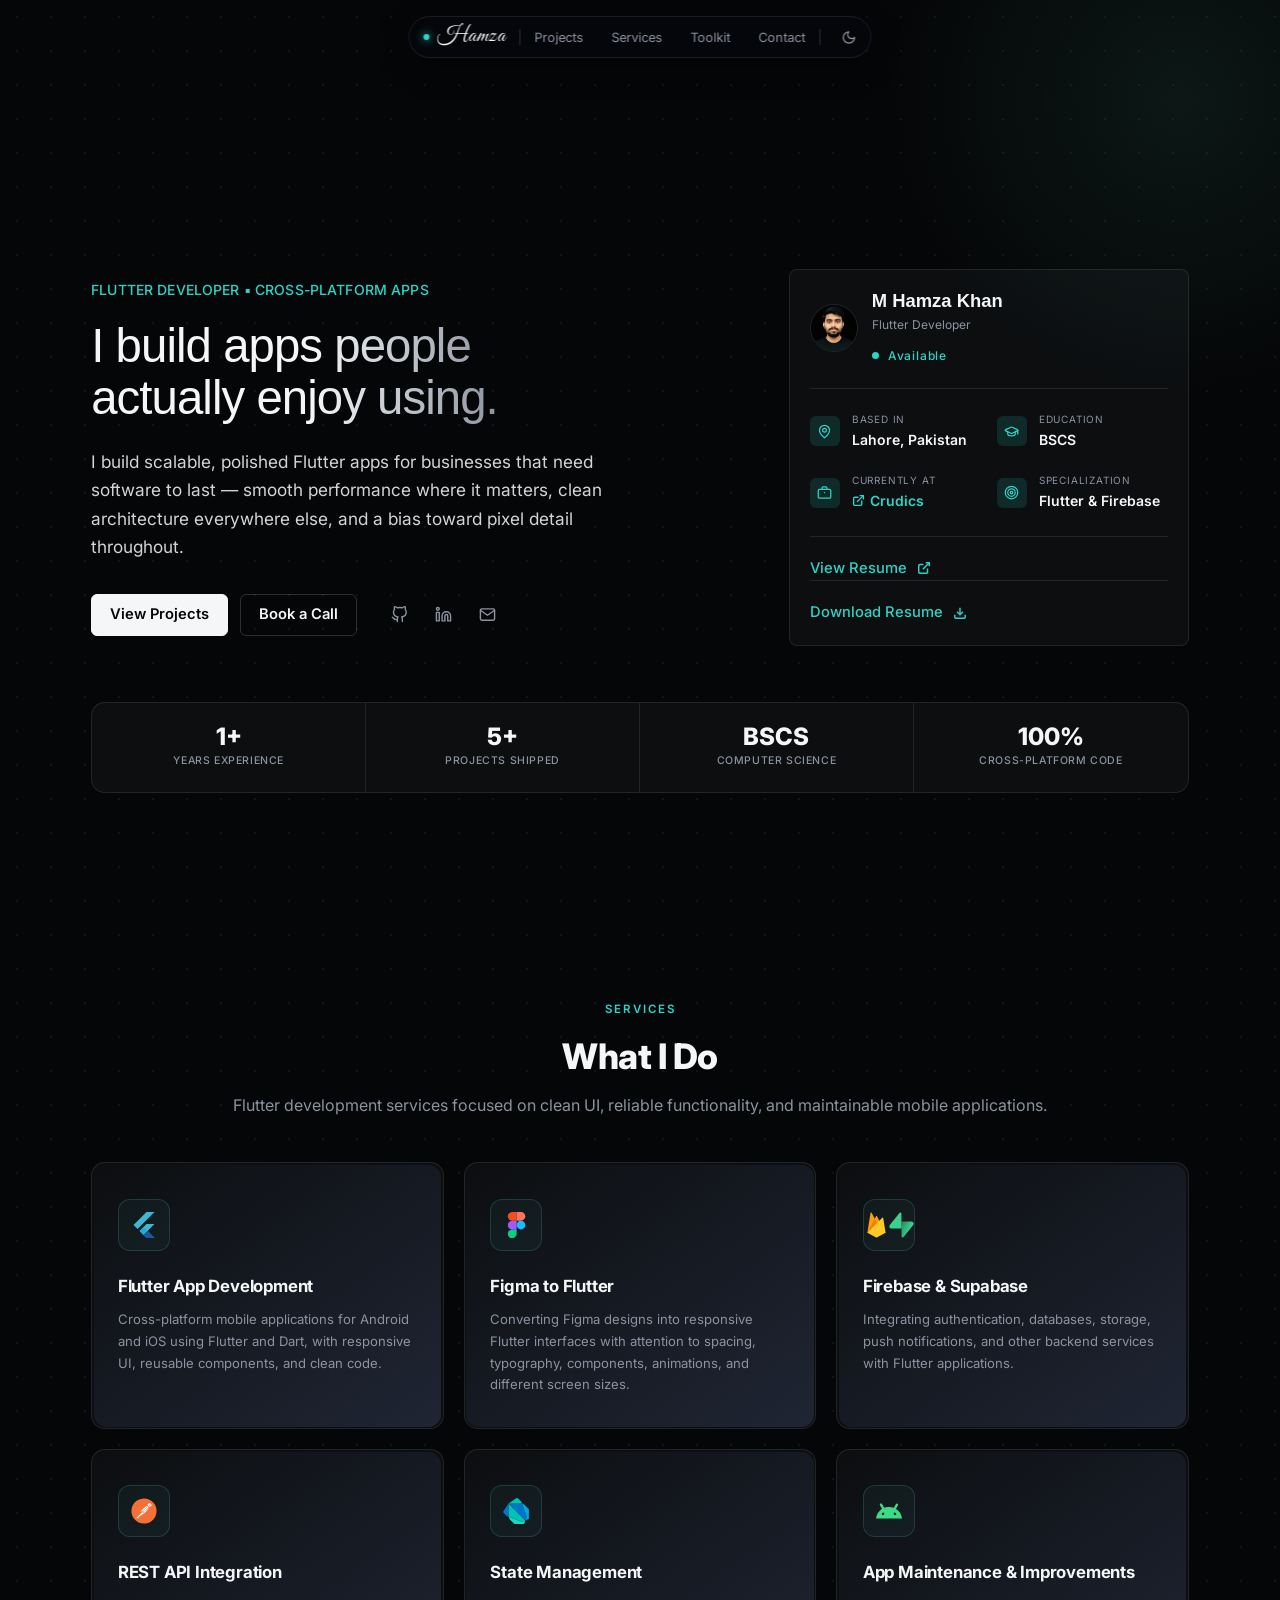
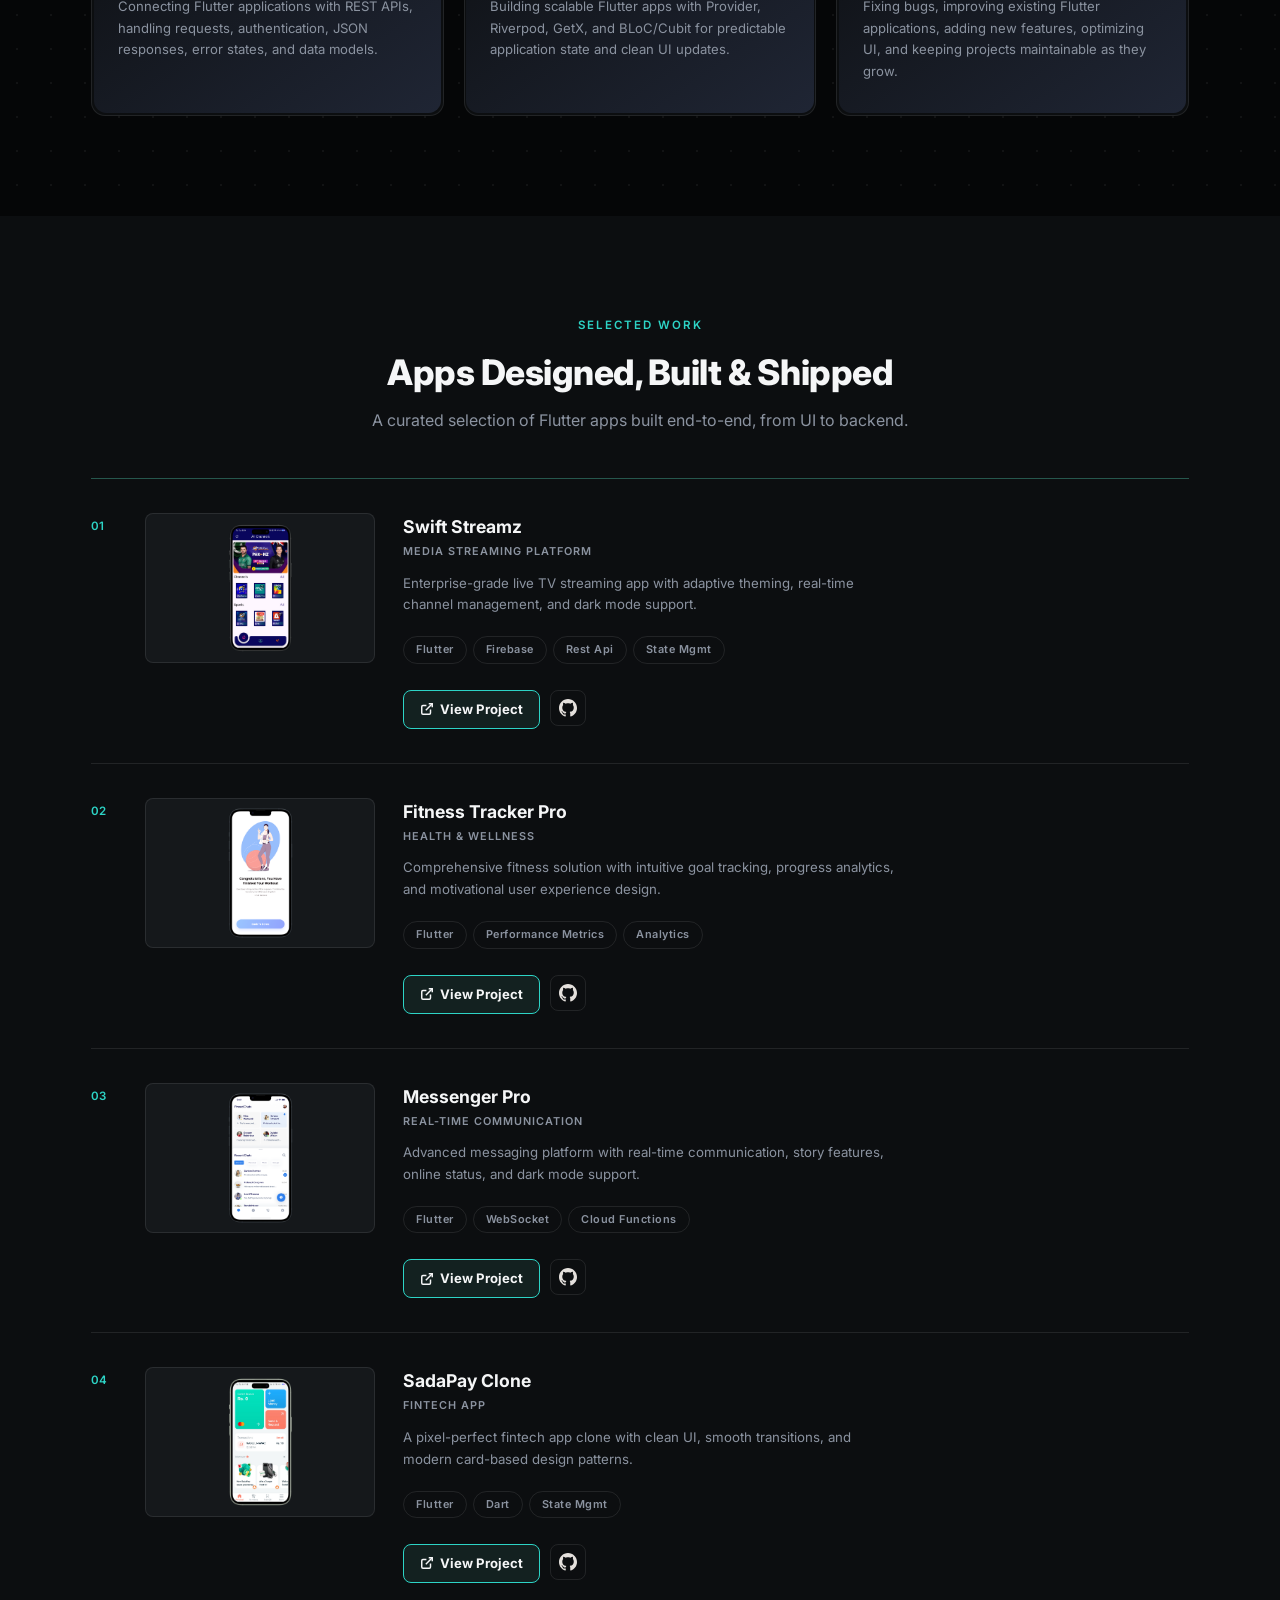
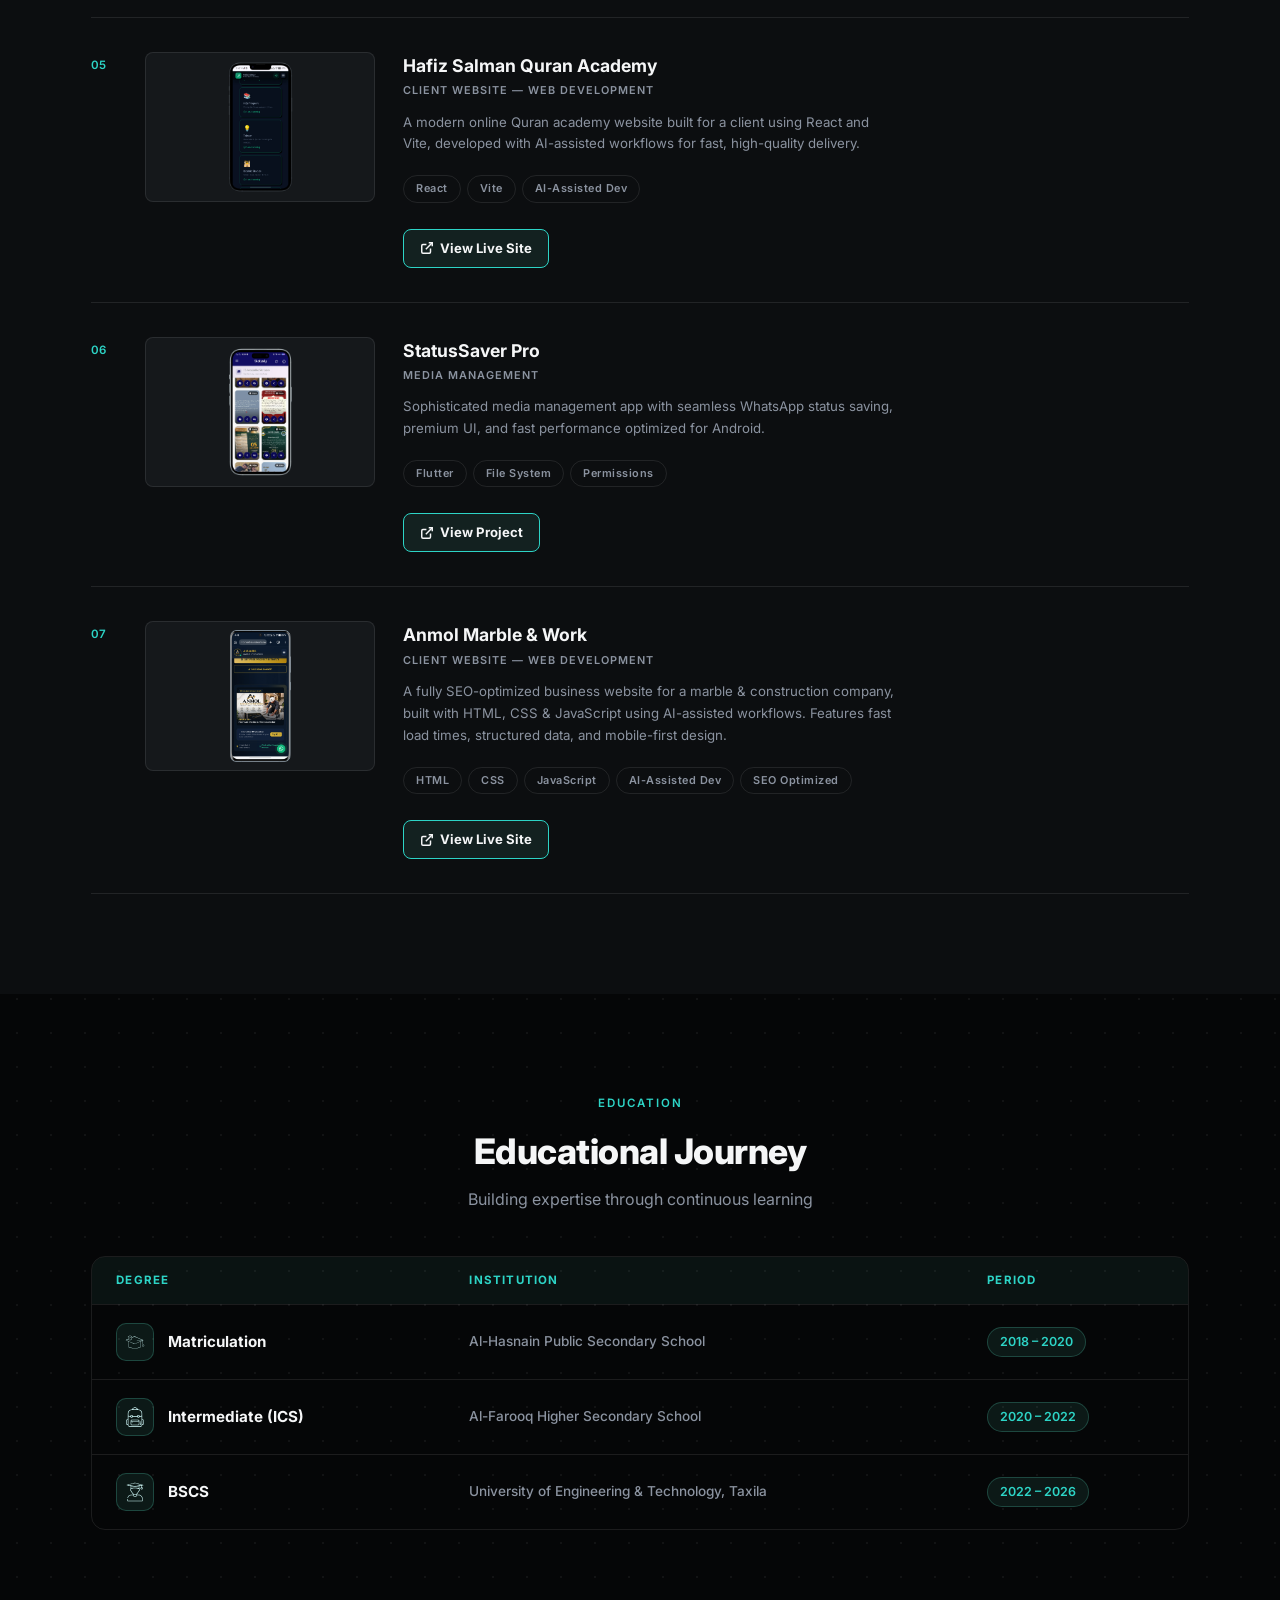
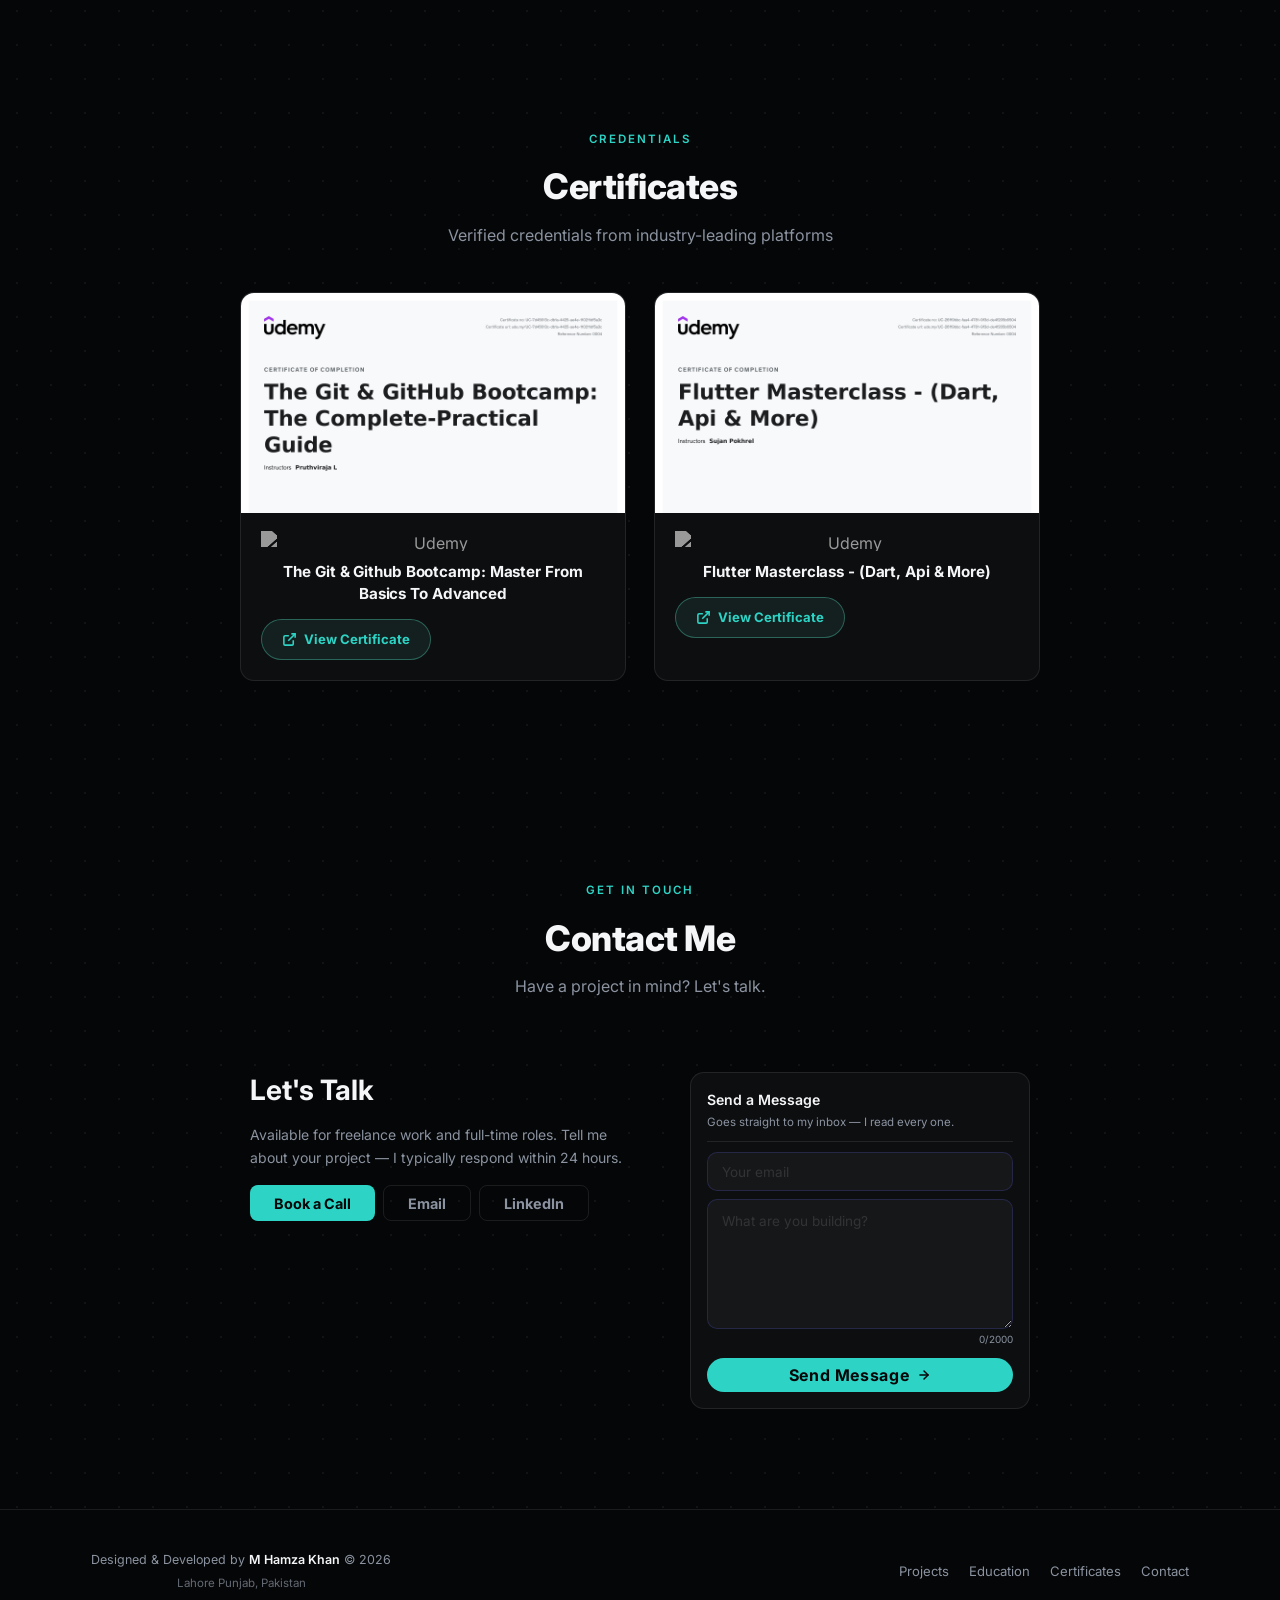
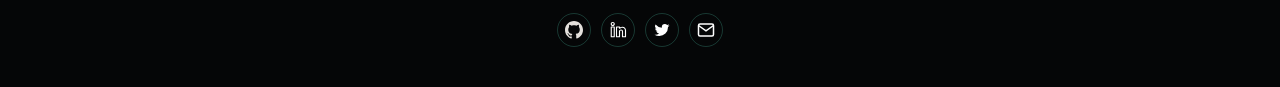
==== index.html @ 6f92d074 "Refactor portfolio: redesign theme-v2, optimize light mode colors, modularize JS, update assets and " ====
<!doctype html>
<html lang="en">
  <head>
    <meta charset="UTF-8" />
    <meta name="viewport" content="width=device-width, initial-scale=1.0" />
    <meta name="theme-color" content="#050607" />
    <title>
      Muhammad Ameer Hamza | Flutter Developer & AI-Assisted Web Developer
    </title>

    <!-- Primary SEO -->
    <meta
      name="description"
      content="Muhammad Ameer Hamza — Flutter Developer & AI-Assisted Web Developer based in Lahore, Pakistan. Building cross-platform mobile apps (Flutter, Dart, Firebase) and modern client websites with great SEO and fast delivery."
    />
    <meta
      name="keywords"
      content="Flutter Developer, Flutter App Developer, Mobile App Developer, Dart Developer, Firebase Developer, Cross Platform App Developer, Flutter Portfolio, Android App Developer, iOS App Developer, AI Assisted Web Developer, HTML CSS JavaScript Website, SEO Optimized Website, Muhammad Ameer Hamza, M Hamza Khan, Lahore Pakistan"
    />
    <meta name="author" content="Muhammad Ameer Hamza" />
    <meta name="robots" content="index, follow" />

    <!-- Open Graph -->
    <meta property="og:type" content="website" />
    <meta property="og:url" content="https://engrhamzadev.netlify.app/" />
    <meta
      property="og:title"
      content="Muhammad Ameer Hamza | Flutter Developer & AI-Assisted Web Developer"
    />
    <meta
      property="og:description"
      content="Flutter Developer & AI-Assisted Web Developer. Cross-platform apps, Firebase, REST APIs, and modern client websites with great SEO."
    />
    <meta
      property="og:image"
      content="https://engrhamzadev.netlify.app/assets/avatar.png"
    />

    <!-- Twitter Card -->
    <meta name="twitter:card" content="summary_large_image" />
    <meta
      name="twitter:title"
      content="Muhammad Ameer Hamza | Flutter Developer"
    />
    <meta
      name="twitter:description"
      content="Flutter Developer & AI-Assisted Web Developer based in Lahore, Pakistan."
    />
    <meta
      name="twitter:image"
      content="https://engrhamzadev.netlify.app/assets/avatar.png"
    />

    <!-- Canonical -->
    <link rel="canonical" href="https://engrhamzadev.netlify.app/" />
    <link
      rel="sitemap"
      type="application/xml"
      title="Sitemap"
      href="/sitemap.xml"
    />

    <link rel="preconnect" href="https://fonts.googleapis.com" />
    <link rel="preconnect" href="https://fonts.gstatic.com" crossorigin />
    <link
      href="https://fonts.googleapis.com/css2?family=Inter:wght@400;500;600;700;800;900&family=Great+Vibes&display=swap"
      rel="stylesheet"
    />
    <link rel="stylesheet" href="css/base.css" />
    <link rel="stylesheet" href="css/components.css" />
    <link rel="stylesheet" href="css/sections.css" />
    <link rel="stylesheet" href="css/animations.css" />
    <link rel="stylesheet" href="css/theme-v2.css" />
    <link rel="preload" as="image" href="assets/avatar.png" />
    <link rel="icon" href="favicon.ico" />
    <script src="js/theme.js"></script>

    <!-- JSON-LD Structured Data -->
    <script type="application/ld+json">
      {
        "@context": "https://schema.org",
        "@type": "Person",
        "name": "Muhammad Ameer Hamza",
        "url": "https://engrhamzadev.netlify.app/",
        "image": "https://engrhamzadev.netlify.app/assets/avatar.png",
        "jobTitle": "Flutter Developer & AI-Assisted Web Developer",
        "worksFor": { "@type": "Organization", "name": "Freelance" },
        "address": {
          "@type": "PostalAddress",
          "addressLocality": "Lahore",
          "addressCountry": "PK"
        },
        "sameAs": [
          "https://github.com/hk994512",
          "https://www.linkedin.com/in/muhammad-ameer-hamza-a41858250",
          "https://x.com/HamzKhan173520"
        ],
        "knowsAbout": [
          "Flutter",
          "Dart",
          "Firebase",
          "HTML",
          "CSS",
          "JavaScript",
          "REST API",
          "Mobile App Development",
          "AI-Assisted Development",
          "SEO"
        ]
      }
    </script>
  </head>

  <body>
   
    <!-- NAVBAR -->
    <nav id="navbar">
      <div class="container nav-inner">
        <!-- Logo: dot + name + blinking cursor -->
        <a href="#" class="nav-logo">
          <span class="nav-logo-dot"></span>
          <span class="nav-logo-text"
            ><span class="nav-name-full">Hamza</span
            ><span class="nav-name-short">Hamza</span
            ><span class="nav-cursor" aria-hidden="true"></span
          ></span>
        </a>

        <span class="nav-divider nav-divider-start"></span>

        <!-- Navigation -->
        <ul class="nav-links">
          <li><a href="#works">Projects</a></li>
          <li><a href="#services">Services</a></li>
          <li><a href="toolkit.html">Toolkit</a></li>
          <li><a href="#contact">Contact</a></li>
        </ul>

        <span class="nav-divider"></span>

        <!-- Theme toggle -->
        <button
          type="button"
          id="themeToggle"
          class="theme-toggle"
          aria-label="Toggle light / dark theme"
        >
          <svg
            class="icon-moon"
            viewBox="0 0 24 24"
            fill="none"
            stroke="currentColor"
            stroke-width="2"
            stroke-linecap="round"
            stroke-linejoin="round"
            aria-hidden="true"
          >
            <path d="M12 3a6 6 0 0 0 9 9 9 9 0 1 1-9-9Z" />
          </svg>
          <svg
            class="icon-sun"
            viewBox="0 0 24 24"
            fill="none"
            stroke="currentColor"
            stroke-width="2"
            stroke-linecap="round"
            stroke-linejoin="round"
            aria-hidden="true"
          >
            <circle cx="12" cy="12" r="4" />
            <path
              d="M12 2v2M12 20v2M4.93 4.93l1.41 1.41M17.66 17.66l1.41 1.41M2 12h2M20 12h2M4.93 19.07l1.41-1.41M17.66 6.34l1.41-1.41"
            />
          </svg>
        </button>
      </div>
    </nav>

    <!-- HERO -->
    <section id="hero">
      <div class="container">
        <div class="hero-inner">
          <div class="hero-text fade-up">
            <p class="hero-eyebrow">Flutter Developer ▪ Cross-Platform Apps</p>
            <h1 class="hero-name">
              I build apps people<br />actually enjoy using.
            </h1>
            <p class="hero-tagline">
              I build scalable, polished Flutter apps for businesses that need
              software to last — smooth performance where it matters, clean
              architecture everywhere else, and a bias toward pixel detail
              throughout.
            </p>

            <!-- Buttons + social icons on one row -->
            <div class="hero-btns">
              <a href="#works" class="btn btn-primary">View Projects</a>
              <a
                href="https://calendly.com/hamzakhan00561"
                target="_blank"
                rel="noopener"
                class="btn btn-outline"
                >Book a Call</a
              >

              <div class="hero-socials">
                <a
                  href="https://github.com/hk994512"
                  target="_blank"
                  rel="noopener"
                  aria-label="GitHub"
                >
                  <svg
                    viewBox="0 0 24 24"
                    fill="none"
                    stroke="currentColor"
                    stroke-width="2"
                    stroke-linecap="round"
                    stroke-linejoin="round"
                    aria-hidden="true"
                  >
                    <path
                      d="M9 19c-5 1.5-5-2.5-7-3m14 6v-3.87a3.37 3.37 0 0 0-.94-2.61c3.14-.35 6.44-1.54 6.44-7A5.44 5.44 0 0 0 20 4.77 5.07 5.07 0 0 0 19.91 1S18.73.65 16 2.48a13.38 13.38 0 0 0-7 0C6.27.65 5.09 1 5.09 1A5.07 5.07 0 0 0 5 4.77a5.44 5.44 0 0 0-1.5 3.78c0 5.42 3.3 6.61 6.44 7A3.37 3.37 0 0 0 9 18.13V22"
                    />
                  </svg>
                </a>
                <a
                  href="https://www.linkedin.com/in/muhammad-ameer-hamza-a41858250"
                  target="_blank"
                  rel="noopener"
                  aria-label="LinkedIn"
                >
                  <svg
                    viewBox="0 0 24 24"
                    fill="none"
                    stroke="currentColor"
                    stroke-width="2"
                    stroke-linecap="round"
                    stroke-linejoin="round"
                    aria-hidden="true"
                  >
                    <path
                      d="M16 8a6 6 0 0 1 6 6v7h-4v-7a2 2 0 0 0-2-2 2 2 0 0 0-2 2v7h-4v-7a6 6 0 0 1 6-6z"
                    />
                    <rect x="2" y="9" width="4" height="12" />
                    <circle cx="4" cy="4" r="2" />
                  </svg>
                </a>
                <a href="mailto:hamzakhan00561@gmail.com" aria-label="Email">
                  <svg
                    viewBox="0 0 24 24"
                    fill="none"
                    stroke="currentColor"
                    stroke-width="2"
                    stroke-linecap="round"
                    stroke-linejoin="round"
                    aria-hidden="true"
                  >
                    <path
                      d="M4 4h16c1.1 0 2 .9 2 2v12c0 1.1-.9 2-2 2H4c-1.1 0-2-.9-2-2V6c0-1.1.9-2 2-2z"
                    />
                    <polyline points="22,6 12,13 2,6" />
                  </svg>
                </a>
              </div>
            </div>
          </div>

          <!-- PROFILE INFO CARD -->
          <div class="hero-card fade-up" style="transition-delay: 0.15s">
            <div class="hero-card-top">
              <img
                class="hero-card-avatar"
                src="assets/avatar.png"
                alt="Muhammad Ameer Hamza"
                width="48"
                height="48"
                decoding="async"
              />
              <div>
                <p class="hero-card-name">M Hamza Khan</p>
                <p class="hero-card-role">Flutter Developer</p>
                <span class="available-badge">
                  <span class="pulse-dot-wrapper">
                    <span class="pulse-dot"></span>
                    <span class="pulse-ring"></span>
                  </span>
                  Available
                </span>
              </div>
            </div>

            <div class="hero-card-grid">
              <div class="hero-card-item">
                <span class="hero-card-icon">
                  <svg
                    viewBox="0 0 24 24"
                    fill="none"
                    stroke="currentColor"
                    stroke-width="2"
                    stroke-linecap="round"
                    stroke-linejoin="round"
                    aria-hidden="true"
                  >
                    <path d="M20 10c0 6-8 12-8 12s-8-6-8-12a8 8 0 0 1 16 0Z" />
                    <circle cx="12" cy="10" r="3" />
                  </svg>
                </span>
                <div>
                  <p class="hero-card-label">Based in</p>
                  <p class="hero-card-value">Lahore, Pakistan</p>
                </div>
              </div>
              <div class="hero-card-item">
                <span class="hero-card-icon">
                  <svg
                    viewBox="0 0 24 24"
                    fill="none"
                    stroke="currentColor"
                    stroke-width="2"
                    stroke-linecap="round"
                    stroke-linejoin="round"
                    aria-hidden="true"
                  >
                    <path
                      d="M21.42 10.922a1 1 0 0 0-.019-1.838L12.83 5.18a2 2 0 0 0-1.66 0L2.6 9.08a1 1 0 0 0 0 1.832l8.57 3.908a2 2 0 0 0 1.66 0z"
                    />
                    <path d="M22 10v6" />
                    <path d="M6 12.5V16a6 3 0 0 0 12 0v-3.5" />
                  </svg>
                </span>
                <div>
                  <p class="hero-card-label">Education</p>
                  <p class="hero-card-value">BSCS</p>
                </div>
              </div>
              <div class="hero-card-item">
                <span class="hero-card-icon">
                  <svg
                    viewBox="0 0 24 24"
                    fill="none"
                    stroke="currentColor"
                    stroke-width="2"
                    stroke-linecap="round"
                    stroke-linejoin="round"
                    aria-hidden="true"
                  >
                    <rect x="2" y="7" width="20" height="14" rx="2" ry="2" />
                    <path d="M16 7V5a2 2 0 0 0-2-2h-4a2 2 0 0 0-2 2v2" />
                    <line x1="12" y1="12" x2="12" y2="12" />
                    <path d="M12 12h.01" />
                  </svg>
                </span>
                <div>
                  <p class="hero-card-label">Currently at</p>
                  <p class="hero-card-value">
                    <a
                      href="https://crudics.com/"
                      target="_blank"
                      rel="noopener"
                      class="hero-card-company-link"
                    >
                      <svg
                        width="13"
                        height="13"
                        viewBox="0 0 24 24"
                        fill="none"
                        stroke="currentColor"
                        stroke-width="2.5"
                        stroke-linecap="round"
                        stroke-linejoin="round"
                        aria-hidden="true"
                      >
                        <path
                          d="M18 13v6a2 2 0 0 1-2 2H5a2 2 0 0 1-2-2V8a2 2 0 0 1 2-2h6"
                        />
                        <polyline points="15 3 21 3 21 9" />
                        <line x1="10" y1="14" x2="21" y2="3" />
                      </svg>
                      Crudics
                    </a>
                  </p>
                </div>
              </div>
              <div class="hero-card-item">
                <span class="hero-card-icon">
                  <svg
                    viewBox="0 0 24 24"
                    fill="none"
                    stroke="currentColor"
                    stroke-width="2"
                    stroke-linecap="round"
                    stroke-linejoin="round"
                    aria-hidden="true"
                  >
                    <circle cx="12" cy="12" r="10" />
                    <circle cx="12" cy="12" r="6" />
                    <circle cx="12" cy="12" r="2" />
                  </svg>
                </span>
                <div>
                  <p class="hero-card-label">Specialization</p>
                  <p class="hero-card-value">Flutter &amp; Firebase</p>
                </div>
              </div>
            </div>

            <!-- Resume: View (opens in browser tab) + Download (secondary icon) -->
            <div class="hero-card-resume-row">
              <a
                href="assets/resume/Muhammad_Ameer_Hamza_Resume.pdf"
                target="_blank"
                rel="noopener"
                class="hero-card-resume"
              >
                View Resume
                <svg
                  width="14"
                  height="14"
                  fill="none"
                  stroke="currentColor"
                  stroke-width="2.5"
                  viewBox="0 0 24 24"
                  aria-hidden="true"
                >
                  <path
                    d="M18 13v6a2 2 0 0 1-2 2H5a2 2 0 0 1-2-2V8a2 2 0 0 1 2-2h6"
                  />
                  <polyline points="15 3 21 3 21 9" />
                  <line x1="10" y1="14" x2="21" y2="3" />
                </svg>
              </a>
              <a
                href="assets/resume/Muhammad_Ameer_Hamza_Resume.pdf"
                download
                class="hero-card-resume hero-card-resume-secondary"
                aria-label="Download Resume"
              >
                Download Resume
                <svg
                  width="14"
                  height="14"
                  fill="none"
                  stroke="currentColor"
                  stroke-width="2.5"
                  viewBox="0 0 24 24"
                  aria-hidden="true"
                >
                  <path d="M21 15v4a2 2 0 0 1-2 2H5a2 2 0 0 1-2-2v-4" />
                  <polyline points="7 10 12 15 17 10" />
                  <line x1="12" y1="15" x2="12" y2="3" />
                </svg>
              </a>
            </div>
          </div>
        </div>

        <div class="stats-strip fade-up" style="transition-delay: 0.2s">
          <div class="stat-item">
            <span class="stat-number">1+</span
            ><span class="stat-label">Years Experience</span>
          </div>
          <div class="stat-item">
            <span class="stat-number">5+</span
            ><span class="stat-label">Projects Shipped</span>
          </div>
          <div class="stat-item">
            <span class="stat-number">BSCS</span
            ><span class="stat-label">Computer Science</span>
          </div>
          <div class="stat-item">
            <span class="stat-number">100%</span
            ><span class="stat-label">Cross-Platform Code</span>
          </div>
        </div>
      </div>
    </section>

    <!-- SERVICES -->
    <section id="services" class="section">
      <div class="container">
        <p class="eyebrow fade-up">SERVICES</p>
        <p class="section-label fade-up">What I Do</p>
        <p class="section-sub fade-up">
          Flutter development services focused on clean UI, reliable
          functionality, and maintainable mobile applications.
        </p>
        <div class="services-grid">
          <div class="service-card fade-up">
            <div class="service-icon-wrap">
              <svg
                class="service-icon"
                aria-hidden="true"
                focusable="false"
                xmlns="http://www.w3.org/2000/svg"
                viewBox="0 0 128 128"
              >
                <g fill="#3FB6D3">
                  <path
                    d="M12.3 64.2L76.3 0h39.4L32.1 83.6zM76.3 128h39.4L81.6 93.9l34.1-34.8H76.3L42.2 93.5z"
                  />
                </g>
                <path
                  fill="#27AACD"
                  d="M81.6 93.9l-20-20-19.4 19.6 19.4 19.6z"
                />
                <path
                  fill="#19599A"
                  d="M115.7 128L81.6 93.9l-20 19.2L76.3 128z"
                />
                <linearGradient
                  id="flutter-original-a"
                  gradientUnits="userSpaceOnUse"
                  x1="59.365"
                  y1="116.36"
                  x2="86.825"
                  y2="99.399"
                >
                  <stop offset="0" stop-color="#1b4e94" />
                  <stop offset=".63" stop-color="#1a5497" />
                  <stop offset="1" stop-color="#195a9b" />
                </linearGradient>
                <path
                  fill="url(#flutter-original-a)"
                  d="M61.6 113.1l30.8-8.4-10.8-10.8z"
                />
              </svg>
            </div>
            <p class="service-title">Flutter App Development</p>
            <p class="service-desc">
              Cross-platform mobile applications for Android and iOS using
              Flutter and Dart, with responsive UI, reusable components, and
              clean code.
            </p>
          </div>

          <div class="service-card fade-up" style="transition-delay: 0.05s">
            <div class="service-icon-wrap">
              <svg
                class="service-icon"
                aria-hidden="true"
                focusable="false"
                xmlns="http://www.w3.org/2000/svg"
                viewBox="0 0 128 128"
              >
                <path
                  fill="#0acf83"
                  d="M45.5 129c11.9 0 21.5-9.6 21.5-21.5V86H45.5C33.6 86 24 95.6 24 107.5S33.6 129 45.5 129zm0 0"
                />
                <path
                  fill="#a259ff"
                  d="M24 64.5C24 52.6 33.6 43 45.5 43H67v43H45.5C33.6 86 24 76.4 24 64.5zm0 0"
                />
                <path
                  fill="#f24e1e"
                  d="M24 21.5C24 9.6 33.6 0 45.5 0H67v43H45.5C33.6 43 24 33.4 24 21.5zm0 0"
                />
                <path
                  fill="#ff7262"
                  d="M67 0h21.5C100.4 0 110 9.6 110 21.5S100.4 43 88.5 43H67zm0 0"
                />
                <path
                  fill="#1abcfe"
                  d="M110 64.5c0 11.9-9.6 21.5-21.5 21.5S67 76.4 67 64.5 76.6 43 88.5 43 110 52.6 110 64.5zm0 0"
                />
              </svg>
            </div>
            <p class="service-title">Figma to Flutter</p>
            <p class="service-desc">
              Converting Figma designs into responsive Flutter interfaces with
              attention to spacing, typography, components, animations, and
              different screen sizes.
            </p>
          </div>

          <div class="service-card fade-up" style="transition-delay: 0.1s">
            <div class="service-icon-wrap duo">
              <svg
                class="service-icon"
                aria-hidden="true"
                focusable="false"
                xmlns="http://www.w3.org/2000/svg"
                viewBox="0 0 128 128"
              >
                <path
                  fill="#ffa000"
                  d="M17.474 103.276 33.229 2.462a2.91 2.91 0 0 1 5.44-.924l16.294 30.39 6.494-12.366a2.91 2.91 0 0 1 5.15 0l43.97 83.714H17.474Z"
                />
                <path
                  fill="#f57c00"
                  d="M71.903 64.005 54.955 31.913l-37.481 71.363Z"
                />
                <path
                  fill="#ffca28"
                  d="M110.577 103.276 98.51 28.604a2.913 2.913 0 0 0-1.984-2.286 2.906 2.906 0 0 0-2.94.714l-76.112 76.243 42.115 23.618a8.728 8.728 0 0 0 8.51 0l42.478-23.618Z"
                />
                <path
                  fill="#fff"
                  fill-opacity=".2"
                  d="M98.51 28.604a2.913 2.913 0 0 0-1.984-2.286 2.906 2.906 0 0 0-2.94.713L78.479 42.178 66.6 19.562a2.91 2.91 0 0 0-5.15 0l-6.494 12.365L38.662 1.538A2.91 2.91 0 0 0 35.605.044a2.907 2.907 0 0 0-2.384 2.425L17.474 103.276h-.051l.05.058.415.204 75.676-75.764a2.91 2.91 0 0 1 4.932 1.571l11.965 74.003.116-.073L98.51 28.603Zm-80.898 74.534L33.228 3.182A2.91 2.91 0 0 1 35.613.756a2.911 2.911 0 0 1 3.057 1.495l16.292 30.39 6.495-12.366a2.91 2.91 0 0 1 5.15 0L78.245 42.41 17.61 103.138Z"
                />
                <path
                  fill="#a52714"
                  d="M68.099 126.18a8.728 8.728 0 0 1-8.51 0l-42.015-23.55-.102.647 42.115 23.61a8.728 8.728 0 0 0 8.51 0l42.48-23.61-.11-.67-42.37 23.575z"
                  opacity=".2"
                />
              </svg>
              <svg
                class="service-icon"
                aria-hidden="true"
                focusable="false"
                xmlns="http://www.w3.org/2000/svg"
                viewBox="0 0 128 128"
              >
                <defs>
                  <linearGradient
                    id="sb-a"
                    x1="53.974"
                    x2="94.163"
                    y1="54.974"
                    y2="71.829"
                    gradientTransform="translate(29.387 60.096) scale(1.1436)"
                    gradientUnits="userSpaceOnUse"
                  >
                    <stop offset="0" stop-color="#249361" />
                    <stop offset="1" stop-color="#3ecf8e" />
                  </linearGradient>
                  <linearGradient
                    id="sb-b"
                    x1="36.156"
                    x2="54.484"
                    y1="30.578"
                    y2="65.081"
                    gradientTransform="translate(29.387 60.096) scale(1.1436)"
                    gradientUnits="userSpaceOnUse"
                  >
                    <stop offset="0" />
                    <stop offset="1" stop-opacity="0" />
                  </linearGradient>
                </defs>
                <path
                  fill="url(#sb-a)"
                  d="M102.24 186.21c-3.267 4.117-9.904 1.862-9.977-3.397l-1.156-76.906h51.715c9.365 0 14.587 10.817 8.763 18.149z"
                  transform="translate(-27.722 -60.338)"
                />
                <path
                  fill="url(#sb-b)"
                  fill-opacity=".2"
                  d="M102.24 186.21c-3.267 4.117-9.904 1.862-9.977-3.397l-1.156-76.906h51.715c9.365 0 14.587 10.817 8.763 18.149z"
                  transform="translate(-27.722 -60.338)"
                />
                <path
                  fill="#3ecf8e"
                  d="M53.484 2.128c3.267-4.117 9.905-1.862 9.977 3.396l.508 76.907H12.902c-9.365 0-14.587-10.817-8.764-18.149z"
                />
              </svg>
            </div>
            <p class="service-title">Firebase &amp; Supabase</p>
            <p class="service-desc">
              Integrating authentication, databases, storage, push
              notifications, and other backend services with Flutter
              applications.
            </p>
          </div>

          <div class="service-card fade-up" style="transition-delay: 0.15s">
            <div class="service-icon-wrap">
              <svg
                class="service-icon"
                aria-hidden="true"
                focusable="false"
                viewBox="0 0 128 128"
                xmlns="http://www.w3.org/2000/svg"
              >
                <path
                  fill="#f37036"
                  d="M113.117 26.066C92.168-1.062 53.191-6.07 26.062 14.883c-27.125 20.953-32.128 59.93-11.175 87.055 20.957 27.124 59.937 32.124 87.058 11.167 27.114-20.953 32.118-59.918 11.172-87.039Zm0 0"
                />
                <path
                  fill="#fff"
                  d="M91.078 24.164a10.038 10.038 0 0 0-5.781 2.426 10.028 10.028 0 0 0-1.54 13.465 10.028 10.028 0 0 0 13.276 2.715h.002v.001l.156.155a10.63 10.63 0 0 0 1.965-1.45A10.341 10.341 0 0 0 99 27.107v-.002l-8.844 8.789-.156-.155 8.844-8.793a10.038 10.038 0 0 0-7.766-2.78zM79.434 38.551c-4.24-.007-11.163 4.799-28.067 21.703l.084.086c-.092-.032-.185-.035-.185-.035l-6.364 6.308a1.035 1.035 0 0 0 .93 1.762l10.914-2.328a.307.307 0 0 0 .092-.17l.242.25-3.72 3.69h-.18l-22.086 22.26 7.086 6.824a1.254 1.254 0 0 0 1.476.149 1.327 1.327 0 0 0 .645-1.356l-1.035-4.5a.534.534 0 0 1 0-.62 117.285 117.285 0 0 0 26.738-17.583l-4.535-4.537.086-.014-2.69-2.689.172-.174.182.186-.094.091 7.137 7.293v-.003c13.68-12.954 23.39-23.367 20.865-30.375a3.83 3.83 0 0 0-1.107-2.208v.004a3.778 3.778 0 0 0-.483-.306c-.083-.088-.156-.178-.244-.264l-.066.066a3.778 3.778 0 0 0-.582-.29l.289-.292c-1.796-1.6-3.28-2.924-5.5-2.93zM30.94 92.21l-5.171 5.172v.004a1.03 1.03 0 0 0-.457 1.125 1.035 1.035 0 0 0 .921.789l12.672.875-7.965-7.965z"
                />
                <path
                  fill="#f37036"
                  d="M91.95 23.31a11.047 11.047 0 0 0-7.759 3.17 10.988 10.988 0 0 0-2.39 11.641c-4.741-2.03-11.155 1.51-31.106 21.457a.932.932 0 0 0-.037.094 1.242 1.242 0 0 0-.119.062l-6.309 6.364a1.97 1.97 0 0 0-.363 2.324 2.012 2.012 0 0 0 1.707.984l.313-.203 8.424-1.797-4.03 4.067a.873.873 0 0 0-.054.166l-19.75 19.799a.798.798 0 0 0-.192.238l-5.086 5.09a1.967 1.967 0 0 0-.414 2.043 1.995 1.995 0 0 0 1.656 1.265l12.618.88a1.01 1.01 0 0 0 .52-.415.886.886 0 0 0 0-1.035l-.026-.025a2.243 2.243 0 0 0 .705-.58 2.237 2.237 0 0 0 .406-1.876l-.984-4.187a126.725 126.725 0 0 0 26.334-16.861 1.091 1.091 0 0 0 .248.103c.254-.019.492-.128.672-.308 13.55-12.83 21.515-21.622 21.515-28.602a8.03 8.03 0 0 0-.431-2.85 10.957 10.957 0 0 0 3.845.83l-.015.004a11.219 11.219 0 0 0 5.183-1.45.775.775 0 0 0 .004.001.835.835 0 0 0 .617-.055 9.398 9.398 0 0 0 2.07-1.652 10.873 10.873 0 0 0 3.258-7.758 10.873 10.873 0 0 0-3.257-7.758.93.93 0 0 0-.118-.091 11.045 11.045 0 0 0-7.656-3.078zm-.087 1.772a9.27 9.27 0 0 1 5.586 1.914l-8.068 8.117a.84.84 0 0 0-.076.098.83.83 0 0 0-.239.55.832.832 0 0 0 .313.65h.002l6.1 6.1a9.044 9.044 0 0 1-10.028-1.913c-2.586-2.6-3.336-6.504-1.953-9.891 1.383-3.39 4.68-5.605 8.363-5.625zm7.12 3.432a8.87 8.87 0 0 1 2.033 5.674 9.15 9.15 0 0 1-2.688 6.464 9.989 9.989 0 0 1-1.098.895L92.307 36.7l-.963-.963.265-.265 7.373-6.96zm-.366 4.193a.777.777 0 0 0-.55.031.731.731 0 0 0-.36.426.73.73 0 0 0 .05.559 2.226 2.226 0 0 1-.257 2.328.64.64 0 0 0-.195.488c.004.184.07.36.195.492a.58.58 0 0 0 .414 0 .68.68 0 0 0 .672-.207 3.573 3.573 0 0 0 .465-3.777v.004a.777.777 0 0 0-.434-.344zM79.34 39.43a5.584 5.584 0 0 1 3.31 1.226 4.756 4.756 0 0 0-2.681 1.34L57.162 64.701l-4.476-4.476c11.828-11.772 19.06-17.921 23.556-19.936a5.584 5.584 0 0 1 3.098-.86zm3.965 2.96a2.895 2.895 0 0 1 2.043.844 2.786 2.786 0 0 1 .879 2.121 2.869 2.869 0 0 1-.985 2.07l-24.25 21.106-2.617-2.617 22.887-22.68a2.895 2.895 0 0 1 2.043-.843zm2.994 6.698c-1.69 6.702-10.647 15.783-19.987 24.607l-3.777-3.773L86.3 49.088zM51.367 61.547l.274.27 3.513 3.513-9.63 2.06 5.843-5.843zm5.793 5.84.004.004 1.168 1.195a1.086 1.086 0 0 0 .018.084l.078.012.248.254.82.84-5.385.66 3.05-3.05zm3.867 4.076 3.578 3.576A126.992 126.992 0 0 1 38.75 91.695a1.44 1.44 0 0 0-.777 1.653l1.035 4.5a.31.31 0 0 1 0 .363.31.31 0 0 1-.414 0l-6.102-6.152L51.3 72.975l9.728-1.512zm-29.933 21.94.869.814 4.492 4.492-10.016-.648 4.655-4.659z"
                />
              </svg>
            </div>
            <p class="service-title">REST API Integration</p>
            <p class="service-desc">
              Connecting Flutter applications with REST APIs, handling requests,
              authentication, JSON responses, error states, and data models.
            </p>
          </div>

          <div class="service-card fade-up" style="transition-delay: 0.2s">
            <div class="service-icon-wrap">
              <svg
                class="service-icon"
                aria-hidden="true"
                focusable="false"
                xmlns="http://www.w3.org/2000/svg"
                viewBox="0 0 128 128"
              >
                <path
                  fill="#00c4b3"
                  d="M35.2 34.9l-8.3-8.3v59.7l.1 2.8c0 1.3.2 2.8.7 4.3l65.6 23.1 16.3-7.2-74.4-74.4z"
                />
                <path
                  d="M27.7 93.4zm81.9 15.9l-16.3 7.2-65.4-23.1c1.3 4.8 4 10.1 7 13.2l21.3 21.2 47.6.1 5.8-18.6z"
                  fill="#22d3c5"
                />
                <path
                  fill="#0075c9"
                  d="M1.7 65.1C-.4 67.3.7 72 4 75.5l14.7 14.8 9.2 3.3c-.3-1.5-.7-3-.7-4.3l-.1-2.8-.2-59.8m82.7 82.6l7.2-16.4-23-65.6c-1.5-.3-3-.6-4.3-.7l-2.9-.1-59.6.1"
                />
                <path
                  d="M93.6 27.3c.2 0 .2 0 0 0 .2 0 .2 0 0 0zm16 82l17.7-5.8V54.8l-20.4-20.5c-3-3-8.3-5.8-13.2-7l23.1 65.6"
                  fill="#00a8e1"
                />
                <path
                  fill="#00c4b3"
                  d="M90.5 18.2L75.7 3.5c-3.4-3.4-8-4.4-10.4-2.3L26.9 26.6h59.5l2.9.1c1.3 0 2.8.2 4.3.7l-3.1-9.2z"
                />
              </svg>
            </div>
            <p class="service-title">State Management</p>
            <p class="service-desc">
              Building scalable Flutter apps with Provider, Riverpod, GetX, and
              BLoC/Cubit for predictable application state and clean UI updates.
            </p>
          </div>

          <div class="service-card fade-up" style="transition-delay: 0.25s">
            <div class="service-icon-wrap">
              <svg
                class="service-icon"
                aria-hidden="true"
                focusable="false"
                viewBox="0 0 24 24"
                xmlns="http://www.w3.org/2000/svg"
              >
                <path
                  fill="#3DDC84"
                  d="M18.4395 5.5586c-.675 1.1664-1.352 2.3318-2.0274 3.498-.0366-.0155-.0742-.0286-.1113-.043-1.8249-.6957-3.484-.8-4.42-.787-1.8551.0185-3.3544.4643-4.2597.8203-.084-.1494-1.7526-3.021-2.0215-3.4864a1.1451 1.1451 0 0 0-.1406-.1914c-.3312-.364-.9054-.4859-1.379-.203-.475.282-.7136.9361-.3886 1.5019 1.9466 3.3696-.0966-.2158 1.9473 3.3593.0172.031-.4946.2642-1.3926 1.0177C2.8987 12.176.452 14.772 0 18.9902h24c-.119-1.1108-.3686-2.099-.7461-3.0683-.7438-1.9118-1.8435-3.2928-2.7402-4.1836a12.1048 12.1048 0 0 0-2.1309-1.6875c.6594-1.122 1.312-2.2559 1.9649-3.3848.2077-.3615.1886-.7956-.0079-1.1191a1.1001 1.1001 0 0 0-.8515-.5332c-.5225-.0536-.9392.3128-1.0488.5449zm-.0391 8.461c.3944.5926.324 1.3306-.1563 1.6503-.4799.3197-1.188.0985-1.582-.4941-.3944-.5927-.324-1.3307.1563-1.6504.4727-.315 1.1812-.1086 1.582.4941zM7.207 13.5273c.4803.3197.5506 1.0577.1563 1.6504-.394.5926-1.1038.8138-1.584.4941-.48-.3197-.5503-1.0577-.1563-1.6504.4008-.6021 1.1087-.8106 1.584-.4941z"
                />
              </svg>
            </div>
            <p class="service-title">App Maintenance &amp; Improvements</p>
            <p class="service-desc">
              Fixing bugs, improving existing Flutter applications, adding new
              features, optimizing UI, and keeping projects maintainable as they
              grow.
            </p>
          </div>
        </div>
      </div>
    </section>
    <!-- WORKS -->
    <section id="works" class="section">
      <div class="container">
        <p class="eyebrow fade-up">SELECTED WORK</p>
        <p class="section-label fade-up">Apps Designed, Built &amp; Shipped</p>
        <p class="section-sub fade-up">
          A curated selection of Flutter apps built end-to-end, from UI to
          backend.
        </p>
        <div class="works-grid">
          <div
            class="work-card featured fade-up"
            style="transition-delay: 0.05s"
          >
            <span class="work-number">01</span>
            <div class="work-img-wrap">
              <img
                src="assets/project-swift-streamz.png"
                alt="Swift Streamz — Flutter live TV streaming app"
                width="340"
                height="220"
                loading="lazy"
                decoding="async"
              />
              <span class="featured-badge">FEATURED</span>
            </div>
            <div class="work-body">
              <p class="work-title">Swift Streamz</p>
              <p class="work-subtitle">Media Streaming Platform</p>
              <div class="work-tags">
                <span class="tag">Flutter</span><span class="tag">Firebase</span
                ><span class="tag">Rest Api</span
                ><span class="tag">State Mgmt</span>
              </div>
              <p class="work-desc">
                Enterprise-grade live TV streaming app with adaptive theming,
                real-time channel management, and dark mode support.
              </p>
              <div class="work-actions">
                <a
                  href="https://github.com/hk994512/Live-TV-App"
                  target="_blank"
                  rel="noopener"
                  class="work-btn work-btn-primary"
                >
                  <svg
                    width="14"
                    height="14"
                    fill="none"
                    stroke="currentColor"
                    stroke-width="2.5"
                    viewBox="0 0 24 24"
                  >
                    <path
                      d="M18 13v6a2 2 0 0 1-2 2H5a2 2 0 0 1-2-2V8a2 2 0 0 1 2-2h6"
                    />
                    <polyline points="15 3 21 3 21 9" />
                    <line x1="10" y1="14" x2="21" y2="3" />
                  </svg>
                  View Project
                </a>
                <a
                  href="https://github.com/hk994512/Live-TV-App"
                  target="_blank"
                  rel="noopener"
                  class="work-btn work-btn-ghost"
                  ><img src="assets/github.svg" alt="GitHub"
                /></a>
              </div>
            </div>
          </div>
          <div class="work-card fade-up" style="transition-delay: 0.1s">
            <span class="work-number">02</span>
            <div class="work-img-wrap">
              <img
                src="assets/project-fitness-tracker.png"
                alt="Fitness Tracker Pro — Flutter health app"
                width="340"
                height="220"
                loading="lazy"
                decoding="async"
              />
            </div>
            <div class="work-body">
              <p class="work-title">Fitness Tracker Pro</p>
              <p class="work-subtitle">Health &amp; Wellness</p>
              <div class="work-tags">
                <span class="tag">Flutter</span
                ><span class="tag">Performance Metrics</span
                ><span class="tag">Analytics</span>
              </div>
              <p class="work-desc">
                Comprehensive fitness solution with intuitive goal tracking,
                progress analytics, and motivational user experience design.
              </p>
              <div class="work-actions">
                <a
                  href="https://github.com/hk994512/Fitness-App"
                  target="_blank"
                  rel="noopener"
                  class="work-btn work-btn-primary"
                >
                  <svg
                    width="14"
                    height="14"
                    fill="none"
                    stroke="currentColor"
                    stroke-width="2.5"
                    viewBox="0 0 24 24"
                  >
                    <path
                      d="M18 13v6a2 2 0 0 1-2 2H5a2 2 0 0 1-2-2V8a2 2 0 0 1 2-2h6"
                    />
                    <polyline points="15 3 21 3 21 9" />
                    <line x1="10" y1="14" x2="21" y2="3" />
                  </svg>
                  View Project
                </a>
                <a
                  href="https://github.com/hk994512/Fitness-App"
                  target="_blank"
                  rel="noopener"
                  class="work-btn work-btn-ghost"
                  ><img src="assets/github.svg" alt="GitHub"
                /></a>
              </div>
            </div>
          </div>
          <div class="work-card fade-up" style="transition-delay: 0.15s">
            <span class="work-number">03</span>
            <div class="work-img-wrap">
              <img
                src="assets/project-messenger-pro.png"
                alt="Messenger Pro — Flutter real-time chat app"
                width="340"
                height="220"
                loading="lazy"
                decoding="async"
              />
            </div>
            <div class="work-body">
              <p class="work-title">Messenger Pro</p>
              <p class="work-subtitle">Real-time Communication</p>
              <div class="work-tags">
                <span class="tag">Flutter</span
                ><span class="tag">WebSocket</span
                ><span class="tag">Cloud Functions</span>
              </div>
              <p class="work-desc">
                Advanced messaging platform with real-time communication, story
                features, online status, and dark mode support.
              </p>
              <div class="work-actions">
                <a
                  href="https://github.com/hk994512/Messenger-Clone"
                  target="_blank"
                  rel="noopener"
                  class="work-btn work-btn-primary"
                >
                  <svg
                    width="14"
                    height="14"
                    fill="none"
                    stroke="currentColor"
                    stroke-width="2.5"
                    viewBox="0 0 24 24"
                  >
                    <path
                      d="M18 13v6a2 2 0 0 1-2 2H5a2 2 0 0 1-2-2V8a2 2 0 0 1 2-2h6"
                    />
                    <polyline points="15 3 21 3 21 9" />
                    <line x1="10" y1="14" x2="21" y2="3" />
                  </svg>
                  View Project
                </a>
                <a
                  href="https://github.com/hk994512/Messenger-Clone"
                  target="_blank"
                  rel="noopener"
                  class="work-btn work-btn-ghost"
                  ><img src="assets/github.svg" alt="GitHub"
                /></a>
              </div>
            </div>
          </div>
          <div class="work-card fade-up" style="transition-delay: 0.2s">
            <span class="work-number">04</span>
            <div class="work-img-wrap">
              <img
                src="assets/project-sadapay.png"
                alt="SadaPay Clone — Flutter fintech app"
                width="340"
                height="220"
                loading="lazy"
                decoding="async"
              />
            </div>
            <div class="work-body">
              <p class="work-title">SadaPay Clone</p>
              <p class="work-subtitle">Fintech App</p>
              <div class="work-tags">
                <span class="tag">Flutter</span><span class="tag">Dart</span
                ><span class="tag">State Mgmt</span>
              </div>
              <p class="work-desc">
                A pixel-perfect fintech app clone with clean UI, smooth
                transitions, and modern card-based design patterns.
              </p>
              <div class="work-actions">
                <a
                  href="https://github.com/hk994512/Sadapay-Clone"
                  target="_blank"
                  rel="noopener"
                  class="work-btn work-btn-primary"
                >
                  <svg
                    width="14"
                    height="14"
                    fill="none"
                    stroke="currentColor"
                    stroke-width="2.5"
                    viewBox="0 0 24 24"
                  >
                    <path
                      d="M18 13v6a2 2 0 0 1-2 2H5a2 2 0 0 1-2-2V8a2 2 0 0 1 2-2h6"
                    />
                    <polyline points="15 3 21 3 21 9" />
                    <line x1="10" y1="14" x2="21" y2="3" />
                  </svg>
                  View Project
                </a>
                <a
                  href="https://github.com/hk994512/Sadapay-Clone"
                  target="_blank"
                  rel="noopener"
                  class="work-btn work-btn-ghost"
                  ><img src="assets/github.svg" alt="GitHub"
                /></a>
              </div>
            </div>
          </div>
          <div class="work-card fade-up" style="transition-delay: 0.25s">
            <span class="work-number">05</span>
            <div class="work-img-wrap">
              <img
                src="assets/project-quran-academy.png"
                alt="Hafiz Salman Quran Academy — client website"
                width="340"
                height="220"
                loading="lazy"
                decoding="async"
              />
            </div>
            <div class="work-body">
              <p class="work-title">Hafiz Salman Quran Academy</p>
              <p class="work-subtitle">Client Website — Web Development</p>
              <div class="work-tags">
                <span class="tag">React</span><span class="tag">Vite</span
                ><span class="tag">AI-Assisted Dev</span>
              </div>
              <p class="work-desc">
                A modern online Quran academy website built for a client using
                React and Vite, developed with AI-assisted workflows for fast,
                high-quality delivery.
              </p>
              <div class="work-actions">
                <a
                  href="https://hafizsalmanacademy.netlify.app/"
                  target="_blank"
                  rel="noopener"
                  class="work-btn work-btn-primary"
                >
                  <svg
                    width="14"
                    height="14"
                    fill="none"
                    stroke="currentColor"
                    stroke-width="2.5"
                    viewBox="0 0 24 24"
                  >
                    <path
                      d="M18 13v6a2 2 0 0 1-2 2H5a2 2 0 0 1-2-2V8a2 2 0 0 1 2-2h6"
                    />
                    <polyline points="15 3 21 3 21 9" />
                    <line x1="10" y1="14" x2="21" y2="3" />
                  </svg>
                  View Live Site
                </a>
              </div>
            </div>
          </div>
          <div class="work-card fade-up" style="transition-delay: 0.3s">
            <span class="work-number">06</span>
            <div class="work-img-wrap">
              <img
                src="assets/project-status-saver.png"
                alt="StatusSaver Pro — Flutter WhatsApp status saver"
                width="340"
                height="220"
                loading="lazy"
                decoding="async"
              />
            </div>
            <div class="work-body">
              <p class="work-title">StatusSaver Pro</p>
              <p class="work-subtitle">Media Management</p>
              <div class="work-tags">
                <span class="tag">Flutter</span
                ><span class="tag">File System</span
                ><span class="tag">Permissions</span>
              </div>
              <p class="work-desc">
                Sophisticated media management app with seamless WhatsApp status
                saving, premium UI, and fast performance optimized for Android.
              </p>
              <div class="work-actions">
                <a
                  href="https://github.com/hk994512/WhatApp-Status-Saver-"
                  target="_blank"
                  rel="noopener"
                  class="work-btn work-btn-primary"
                >
                  <svg
                    width="14"
                    height="14"
                    fill="none"
                    stroke="currentColor"
                    stroke-width="2.5"
                    viewBox="0 0 24 24"
                  >
                    <path
                      d="M18 13v6a2 2 0 0 1-2 2H5a2 2 0 0 1-2-2V8a2 2 0 0 1 2-2h6"
                    />
                    <polyline points="15 3 21 3 21 9" />
                    <line x1="10" y1="14" x2="21" y2="3" />
                  </svg>
                  View Project
                </a>
              </div>
            </div>
          </div>

          <!-- ANMOL MARBLE -->
          <div class="work-card fade-up" style="transition-delay: 0.35s">
            <span class="work-number">07</span>
            <div class="work-img-wrap">
              <img
                src="assets/anmol-marble.png"
                alt="Anmol Marble & Work — SEO optimized business website"
                width="340"
                height="220"
                loading="lazy"
                decoding="async"
              />
            </div>
            <div class="work-body">
              <p class="work-title">Anmol Marble &amp; Work</p>
              <p class="work-subtitle">Client Website — Web Development</p>
              <div class="work-tags">
                <span class="tag">HTML</span><span class="tag">CSS</span
                ><span class="tag">JavaScript</span
                ><span class="tag">AI-Assisted Dev</span
                ><span class="tag">SEO Optimized</span>
              </div>
              <p class="work-desc">
                A fully SEO-optimized business website for a marble &amp;
                construction company, built with HTML, CSS &amp; JavaScript
                using AI-assisted workflows. Features fast load times,
                structured data, and mobile-first design.
              </p>
              <div class="work-actions">
                <a
                  href="https://anmolmarbleandwork.me/"
                  target="_blank"
                  rel="noopener"
                  class="work-btn work-btn-primary"
                >
                  <svg
                    width="14"
                    height="14"
                    fill="none"
                    stroke="currentColor"
                    stroke-width="2.5"
                    viewBox="0 0 24 24"
                  >
                    <path
                      d="M18 13v6a2 2 0 0 1-2 2H5a2 2 0 0 1-2-2V8a2 2 0 0 1 2-2h6"
                    />
                    <polyline points="15 3 21 3 21 9" />
                    <line x1="10" y1="14" x2="21" y2="3" />
                  </svg>
                  View Live Site
                </a>
              </div>
            </div>
          </div>
        </div>
      </div>
    </section>

    <!-- EDUCATION -->
    <section id="education" class="section">
      <div class="container">
        <p class="eyebrow fade-up">EDUCATION</p>
        <p class="section-label fade-up">Educational Journey</p>
        <p class="section-sub fade-up">
          Building expertise through continuous learning
        </p>
        <div class="edu-table-wrap fade-up">
          <table class="edu-table">
            <thead>
              <tr>
                <th>Degree</th>
                <th>Institution</th>
                <th>Period</th>
              </tr>
            </thead>
            <tbody>
              <tr class="edu-row">
                <td>
                  <span class="edu-row-icon">
                    <img src="assets/graduation.svg" alt="Matric" />
                  </span>
                  <span class="edu-row-degree">Matriculation</span>
                </td>
                <td class="edu-row-inst">Al-Hasnain Public Secondary School</td>
                <td><span class="edu-row-year">2018 – 2020</span></td>
              </tr>
              <tr class="edu-row">
                <td>
                  <span class="edu-row-icon">
                    <img src="assets/school-bag.svg" alt="ICS" />
                  </span>
                  <span class="edu-row-degree">Intermediate (ICS)</span>
                </td>
                <td class="edu-row-inst">Al-Farooq Higher Secondary School</td>
                <td><span class="edu-row-year">2020 – 2022</span></td>
              </tr>
              <tr class="edu-row">
                <td>
                  <span class="edu-row-icon">
                    <img src="assets/student.svg" alt="BSCS" />
                  </span>
                  <span class="edu-row-degree">BSCS</span>
                </td>
                <td class="edu-row-inst">
                  University of Engineering &amp; Technology, Taxila
                </td>
                <td><span class="edu-row-year">2022 – 2026</span></td>
              </tr>
            </tbody>
          </table>
        </div>
      </div>
    </section>

    <!-- CERTIFICATES -->
    <section id="certificates" class="section">
      <div class="container">
        <p class="eyebrow fade-up">CREDENTIALS</p>
        <p class="section-label fade-up">Certificates</p>
        <p class="section-sub fade-up">
          Verified credentials from industry-leading platforms
        </p>
        <div class="certs-grid">
          <div class="cert-card fade-up">
            <div class="cert-img-wrap">
              <img
                src="assets/Certs/cert-git-github.jpg"
                alt="The Git & Github Bootcamp certificate"
                width="360"
                height="220"
                loading="lazy"
                decoding="async"
              />
            </div>
            <div class="cert-body">
              <div class="cert-platform">
                <img
                  src="https://www.udemy.com/staticx/udemy/images/v7/logo-udemy.svg"
                  alt="Udemy"
                  class="cert-platform-logo"
                />
              </div>
              <p class="cert-title">
                The Git &amp; Github Bootcamp: Master From Basics To Advanced
              </p>
              <div class="cert-meta">
                <a
                  href="https://udemy-certificate.s3.amazonaws.com/image/UC-7d45613c-db1a-4425-ae4e-110211df5a3c.jpg"
                  target="_blank"
                  rel="noopener"
                  class="cert-view-link"
                >
                  <svg
                    width="15"
                    height="15"
                    fill="none"
                    stroke="currentColor"
                    stroke-width="2.5"
                    viewBox="0 0 24 24"
                  >
                    <path
                      d="M18 13v6a2 2 0 0 1-2 2H5a2 2 0 0 1-2-2V8a2 2 0 0 1 2-2h6"
                    />
                    <polyline points="15 3 21 3 21 9" />
                    <line x1="10" y1="14" x2="21" y2="3" />
                  </svg>
                  View Certificate
                </a>
              </div>
            </div>
          </div>

          <div class="cert-card fade-up" style="transition-delay: 0.1s">
            <div class="cert-img-wrap">
              <img
                src="assets/Certs/cert-flutter-masterclass.jpg"
                alt="Flutter Masterclass certificate"
                width="360"
                height="220"
                loading="lazy"
                decoding="async"
              />
            </div>
            <div class="cert-body">
              <div class="cert-platform">
                <img
                  src="https://www.udemy.com/staticx/udemy/images/v7/logo-udemy.svg"
                  alt="Udemy"
                  class="cert-platform-logo"
                />
              </div>
              <p class="cert-title">
                Flutter Masterclass - (Dart, Api &amp; More)
              </p>
              <div class="cert-meta">
                <a
                  href="https://udemy-certificate.s3.amazonaws.com/image/UC-26f19bbc-faa4-4781-9f3d-de4f205b6504.jpg"
                  target="_blank"
                  rel="noopener"
                  class="cert-view-link"
                >
                  <svg
                    width="15"
                    height="15"
                    fill="none"
                    stroke="currentColor"
                    stroke-width="2.5"
                    viewBox="0 0 24 24"
                  >
                    <path
                      d="M18 13v6a2 2 0 0 1-2 2H5a2 2 0 0 1-2-2V8a2 2 0 0 1 2-2h6"
                    />
                    <polyline points="15 3 21 3 21 9" />
                    <line x1="10" y1="14" x2="21" y2="3" />
                  </svg>
                  View Certificate
                </a>
              </div>
            </div>
          </div>
        </div>
      </div>
    </section>

    <!-- CONTACT -->
    <section id="contact" class="section">
      <div class="container">
        <p class="eyebrow fade-up">GET IN TOUCH</p>
        <p class="section-label fade-up">Contact Me</p>
        <p class="section-sub fade-up">Have a project in mind? Let's talk.</p>

        <div class="contact-layout fade-up">
          <!-- LEFT: Info + action buttons -->
          <div class="contact-info">
            <p class="contact-info-heading">Let's Talk</p>
            <p class="contact-info-sub">
              Available for freelance work and full-time roles. Tell me about
              your project — I typically respond within 24 hours.
            </p>
            <div class="contact-info-actions">
              <a
                href="https://calendly.com/hamzakhan00561"
                target="_blank"
                rel="noopener noreferrer"
                class="btn btn-primary contact-action-btn"
                >Book a Call</a
              >
              <a
                href="mailto:hamzakhan00561@gmail.com"
                class="btn btn-ghost contact-action-btn"
                >Email</a
              >
              <a
                href="https://www.linkedin.com/in/muhammad-ameer-hamza-a41858250"
                target="_blank"
                rel="noopener noreferrer"
                class="btn btn-ghost contact-action-btn"
                >LinkedIn</a
              >
            </div>
          </div>

          <!-- RIGHT: Compact send-a-message card -->
          <div class="contact-card">
            <div class="contact-card-header">
              <p class="contact-card-title">Send a Message</p>
              <p class="contact-card-sub">
                Goes straight to my inbox — I read every one.
              </p>
            </div>
            <form class="contact-form" id="contactForm" novalidate>
              <div class="form-group">
                <input
                  type="email"
                  id="email"
                  name="email"
                  placeholder="Your email"
                  required
                />
                <span class="form-error">Valid email is required</span>
              </div>
              <div class="form-group">
                <textarea
                  id="message"
                  name="message"
                  rows="4"
                  maxlength="2000"
                  placeholder="What are you building?"
                  required
                ></textarea>
                <div class="char-counter">
                  <span id="charCount">0</span>/2000
                </div>
                <span class="form-error">Message is required</span>
              </div>
              <button
                type="submit"
                class="btn btn-primary form-submit contact-submit-btn"
              >
                <span class="btn-spinner"></span>
                <span class="btn-label">Send Message</span>
                <svg
                  width="14"
                  height="14"
                  viewBox="0 0 24 24"
                  fill="none"
                  stroke="currentColor"
                  stroke-width="2.5"
                  stroke-linecap="round"
                  stroke-linejoin="round"
                  aria-hidden="true"
                >
                  <line x1="5" y1="12" x2="19" y2="12" />
                  <polyline points="12 5 19 12 12 19" />
                </svg>
              </button>
              <div class="form-feedback" id="formFeedback" aria-live="polite">
                <span class="form-feedback-icon" id="formFeedbackIcon"></span>
                <span class="form-feedback-msg" id="formFeedbackMsg"></span>
              </div>
            </form>
          </div>
        </div>
      </div>
    </section>

    <!-- FOOTER -->
    <footer>
      <div class="container footer-inner-v2">
        <div class="footer-top-row">
          <div class="footer-left">
            <p class="footer-copy">
              Designed &amp; Developed by
              <span class="footer-name-script">M Hamza Khan</span> &copy; 2026
            </p>
            <p class="footer-location">Lahore Punjab, Pakistan</p>
          </div>
          <div class="footer-right">
            <nav class="footer-links">
              <a href="#works">Projects</a>
              <a href="#education">Education</a>
              <a href="#certificates">Certificates</a>
              <a href="#contact">Contact</a>
            </nav>
          </div>
        </div>
        <div class="footer-socials">
          <a
            href="https://github.com/hk994512"
            target="_blank"
            rel="noopener"
            class="social-btn"
            aria-label="GitHub"
            ><img src="assets/github.svg" alt="GitHub"
          /></a>
          <a
            href="https://www.linkedin.com/in/muhammad-ameer-hamza-a41858250"
            target="_blank"
            rel="noopener"
            class="social-btn"
            aria-label="LinkedIn"
            ><img src="assets/linkedin.svg" alt="LinkedIn"
          /></a>
          <a
            href="https://x.com/HamzKhan173520"
            target="_blank"
            rel="noopener"
            class="social-btn"
            aria-label="X (Twitter)"
            ><img src="assets/twitter.svg" alt="X"
          /></a>
          <a
            href="mailto:hamzakhan00561@gmail.com"
            class="social-btn"
            aria-label="Email"
          >
            <svg
              width="18"
              height="18"
              fill="none"
              stroke="currentColor"
              stroke-width="2"
              viewBox="0 0 24 24"
            >
              <path
                d="M4 4h16c1.1 0 2 .9 2 2v12c0 1.1-.9 2-2 2H4c-1.1 0-2-.9-2-2V6c0-1.1.9-2 2-2z"
              />
              <polyline points="22,6 12,13 2,6" />
            </svg>
          </a>
        </div>
      </div>
    </footer>

    <div id="toast" class="toast"></div>

    <!-- Scripts -->
    <script
      src="https://www.gstatic.com/firebasejs/10.13.0/firebase-app-compat.js"
      defer
    ></script>
    <script
      src="https://www.gstatic.com/firebasejs/10.13.0/firebase-firestore-compat.js"
      defer
    ></script>
    <script src="js/main.js" defer></script>
    <script src="js/nav.js" defer></script>
  </body>
</html>
---- css/base.css ----
/* ── Variables ─────────────────────────────────────────────────────────────── */

:root {
  --bg: #050607;
  --surface: #0c0e10;
  --surface2: #15181b;
  --accent: #2dd4c6;
  --accent-dim: #17a394;
  --text: #f5f6f7;
  --text-sec: #8b93a0;
  --border: rgba(255, 255, 255, 0.09);
  --radius: 14px;
  --radius-sm: 8px;
  --shadow: 0 8px 32px rgba(0, 0, 0, 0.5);
  --transition: 0.25s ease;
  --nav-h: 68px;
  --font-mono: "Inter", monospace;
  --font-head: "Inter", sans-serif;
  --font-accent: "Inter", sans-serif;
}

/* ── Reset ─────────────────────────────────────────────────────────────────── */

*,
*::before,
*::after {
  box-sizing: border-box;
  margin: 0;
  padding: 0;
}

html {
  scroll-behavior: smooth;
  font-size: 16px;
  overflow-x: hidden;
}

body {
  background: var(--bg);
  color: var(--text);
  font-family: "Inter", sans-serif;
  line-height: 1.6;
  overflow-x: hidden;
}

img {
  max-width: 100%;
  display: block;
}

a {
  text-decoration: none;
  color: inherit;
}

ul {
  list-style: none;
}

button {
  cursor: pointer;
  border: none;
  background: none;
  font-family: inherit;
}

/* ── Scrollbar ─────────────────────────────────────────────────────────────── */

::-webkit-scrollbar {
  width: 6px;
}

::-webkit-scrollbar-track {
  background: var(--bg);
}

::-webkit-scrollbar-thumb {
  background: var(--surface2);
  border-radius: 3px;
}

/* ── Utility ───────────────────────────────────────────────────────────────── */

.container {
  width: 100%;
  max-width: 1200px;
  margin: 0 auto;
  padding: 0 clamp(16px, 4vw, 80px);
}

.section {
  padding: clamp(60px, 8vw, 100px) 0;
  overflow-x: hidden;
}

.accent {
  color: var(--accent);
}

.section-label {
  font-family: "Inter", sans-serif;
  font-size: clamp(1.5rem, 3vw, 2.2rem);
  font-weight: 800;
  letter-spacing: -0.5px;
  margin-bottom: 8px;
  text-align: center;
}

.section-label::after {
  content: "";
  display: block;
  width: 44px;
  height: 3px;
  background: var(--accent);
  border-radius: 2px;
  margin: 8px auto 0;
}

.section-sub {
  font-family: "Inter", sans-serif;
  color: var(--text-sec);
  font-size: clamp(0.85rem, 1.5vw, 1rem);
  margin-bottom: 40px;
  text-align: center;
}

/* Spinner inside button */

/* ── Navbar ────────────────────────────────────────────────────────────────── */

/* ── Source Code Pro for all navbar links ── */

/* Mobile nav drawer */

/* ── Hero ──────────────────────────────────────────────────────────────────── */

/* Badge row */

/* Available for Freelance badge */

.available-badge {
  font-family: "Inter", sans-serif;
  display: inline-flex;
  align-items: center;
  gap: 8px;
  padding: 6px 14px;
  background: rgba(0, 230, 118, 0.08);
  border: 1px solid rgba(0, 230, 118, 0.25);
  border-radius: 20px;
  font-size: 0.75rem;
  font-weight: 700;
  color: #00e676;
  letter-spacing: 0.8px;
}

.pulse-dot-wrapper {
  position: relative;
  width: 8px;
  height: 8px;
  display: inline-flex;
  align-items: center;
  justify-content: center;
}

.pulse-dot {
  width: 7px;
  height: 7px;
  background-color: #2dd4c6;
  border-radius: 50%;
  z-index: 2;
}

.pulse-ring {
  position: absolute;
  width: 22px;
  height: 22px;
  border: 2px solid #2dd4c6;
  border-radius: 50%;
  opacity: 0;
  z-index: 1;
  animation: pulse-grow 2s cubic-bezier(0.25, 0.46, 0.45, 0.94) infinite;
}

@keyframes pulse-grow {
  0% {
    transform: scale(0.3);
    opacity: 0.8;
  }
  50% {
    opacity: 0.5;
  }
  100% {
    transform: scale(1.15);
    opacity: 0;
  }
}

.avatar-ring {
  width: clamp(180px, 22vw, 300px);
  height: clamp(180px, 22vw, 300px);
  border-radius: 50%;
  padding: 4px;
  background: var(--accent);
  box-shadow: 0 0 60px rgba(100, 255, 218, 0.2);
  position: relative;
  animation: avatar-glow 3s ease-in-out infinite;
}

.avatar-ring::before {
  content: "";
  position: absolute;
  inset: 2px;
  border-radius: 50%;
  background: var(--bg);
}

.avatar-ring img {
  width: 100%;
  height: 100%;
  border-radius: 50%;
  object-fit: cover;
  position: relative;
  z-index: 1;
  padding: 4px;
}

/* ── About ─────────────────────────────────────────────────────────────────── */

/* chips */

/* ── Services ──────────────────────────────────────────────────────────────── */

.services-grid {
  font-family: "Inter", sans-serif;
  display: grid;
  grid-template-columns: repeat(auto-fill, minmax(min(100%, 280px), 1fr));
  gap: 20px;
}

/* ── Works ─────────────────────────────────────────────────────────────────── */

.works-grid {
  display: grid;
  grid-template-columns: repeat(auto-fill, minmax(min(100%, 340px), 1fr));
  gap: 24px;
  font-family: "Inter", sans-serif;
}

.featured-badge {
  position: absolute;
  top: 12px;
  right: 12px;
  padding: 4px 10px;
  background: var(--accent);
  color: var(--bg);
  font-size: 0.68rem;
  font-weight: 800;
  letter-spacing: 1px;
  border-radius: 20px;
}

/* ── Education ─────────────────────────────────────────────────────────────── */

/* ── Contact ───────────────────────────────────────────────────────────────── */

#contact {
  font-family: "Inter", sans-serif;
}

/* ── Contact ── */

.contact-layout {
  display: grid;
  grid-template-columns: 1fr minmax(0, 340px);
  gap: 48px;
  align-items: start;
  width: 100%;
  max-width: 780px;
  margin: 28px auto 0;
}

.contact-info {
  display: flex;
  flex-direction: column;
  gap: 16px;
  padding-top: 2px;
}

.contact-info-heading {
  font-size: clamp(1.4rem, 3vw, 1.75rem);
  font-weight: 700;
  font-family: var(--font-head);
  color: var(--text);
  line-height: 1.2;
}

.contact-info-sub {
  font-size: 0.875rem;
  color: var(--text-sec);
  line-height: 1.65;
}

.contact-info-actions {
  display: flex;
  flex-wrap: wrap;
  gap: 8px;
}

.contact-action-btn {
  height: 36px;
  padding: 0 16px;
  font-size: 0.82rem;
  border-radius: 6px;
  font-weight: 500;
}

.btn-ghost {
  background: transparent;
  color: var(--text-sec);
  border: 1px solid var(--border);
  transition: border-color var(--transition), color var(--transition);
}

.btn-ghost:hover {
  border-color: var(--text-sec);
  color: var(--text);
  transform: none;
}

/* light mode ghost btn */
:root[data-theme="light"] .btn-ghost {
  border-color: rgba(15, 23, 42, 0.18);
  color: var(--text-sec);
}

:root[data-theme="light"] .btn-ghost:hover {
  border-color: var(--text);
  color: var(--text);
}

/* ── Contact card (right side) ── */

.contact-card {
  background: var(--surface);
  border: 1px solid var(--border);
  border-radius: var(--radius);
  padding: 16px;
  display: flex;
  flex-direction: column;
  gap: 10px;
}

/* light mode card */
:root[data-theme="light"] .contact-card {
  background: #ffffff;
  border-color: rgba(15, 23, 42, 0.08);
  box-shadow: 0 4px 24px rgba(15, 23, 42, 0.05);
}

.contact-card-header {
  display: flex;
  flex-direction: column;
  gap: 2px;
  padding-bottom: 10px;
  border-bottom: 1px solid var(--border);
}

:root[data-theme="light"] .contact-card-header {
  border-bottom-color: rgba(15, 23, 42, 0.1);
}

.contact-card-title {
  font-family: var(--font-head);
  font-size: 0.88rem;
  font-weight: 600;
  color: var(--text);
}

.contact-card-sub {
  font-size: 0.72rem;
  color: var(--text-sec);
}

.contact-form {
  display: flex;
  flex-direction: column;
  gap: 8px;
}

.contact-form .form-group {
  margin-bottom: 0;
  display: flex;
  flex-direction: column;
  gap: 3px;
}

.contact-form input,
.contact-form textarea {
  width: 100%;
  box-sizing: border-box;
  padding: 7px 10px;
  background: var(--bg);
  border: 1px solid var(--border);
  border-radius: 6px;
  font-family: inherit;
  font-size: 0.82rem;
  color: var(--text);
  transition: border-color var(--transition), box-shadow var(--transition);
  outline: none;
}

/* light mode inputs */
:root[data-theme="light"] .contact-form input,
:root[data-theme="light"] .contact-form textarea {
  background: #f8fafc;
  border-color: rgba(15, 23, 42, 0.12);
  color: var(--text);
}

:root[data-theme="light"] .contact-form input::placeholder,
:root[data-theme="light"] .contact-form textarea::placeholder {
  color: #94a3b8;
  opacity: 1;
}

.contact-form textarea {
  resize: none;
  line-height: 1.5;
}

.contact-form input::placeholder,
.contact-form textarea::placeholder {
  color: var(--text-sec);
  opacity: 0.55;
}

.contact-form input:focus,
.contact-form textarea:focus {
  border-color: var(--accent);
  box-shadow: 0 0 0 2px color-mix(in srgb, var(--accent) 15%, transparent);
}

.contact-form input:invalid:not(:placeholder-shown),
.contact-form textarea:invalid:not(:placeholder-shown) {
  border-color: #e5484d;
}

.char-counter {
  font-family: var(--font-mono);
  font-size: 0.62rem;
  color: var(--text-sec);
  text-align: right;
}

.form-error {
  font-size: 0.67rem;
  color: #e5484d;
  display: none;
}

.form-error.show { display: block; }

.contact-submit-btn {
  width: 100%;
  justify-content: center;
  height: 34px;
  padding: 0;
  border-radius: 6px;
  font-size: 0.82rem;
  font-family: inherit;
  font-weight: 600;
  gap: 6px;
  margin-top: 2px;
}

.contact-submit-btn svg {
  transition: transform var(--transition);
}

.contact-submit-btn:hover svg {
  transform: translateX(3px);
}

/* light mode submit btn */
:root[data-theme="light"] .contact-submit-btn {
  background: #0b1220;
  color: #ffffff;
  border-color: #0b1220;
}

:root[data-theme="light"] .contact-submit-btn:hover {
  opacity: 0.85;
}

.form-success-msg { display: none; }

.form-feedback {
  display: none;
  align-items: center;
  gap: 8px;
  padding: 8px 12px;
  border-radius: 6px;
  font-size: 0.78rem;
  font-weight: 500;
  border: 1px solid transparent;
}

.form-feedback.show { display: flex; }

.form-feedback.success {
  background: color-mix(in srgb, var(--accent) 10%, transparent);
  border-color: color-mix(in srgb, var(--accent) 30%, transparent);
  color: var(--accent);
}

.form-feedback.error {
  background: rgba(229, 72, 77, 0.08);
  border-color: rgba(229, 72, 77, 0.3);
  color: #e5484d;
}

/* light mode feedback */
:root[data-theme="light"] .form-feedback.success {
  background: rgba(15, 118, 110, 0.08);
  border-color: rgba(15, 118, 110, 0.3);
  color: var(--accent);
}

.form-feedback-icon {
  font-size: 0.9rem;
  line-height: 1;
  flex-shrink: 0;
}

/* ── Responsive ── */

@media (max-width: 700px) {
  .contact-layout {
    grid-template-columns: 1fr;
    gap: 24px;
    max-width: 100%;
  }

  .contact-card {
    padding: 14px;
    gap: 8px;
  }

  .contact-card-header {
    padding-bottom: 8px;
  }

  .contact-info-heading {
    font-size: 1.3rem;
  }
}

@media (max-width: 400px) {
  .contact-card {
    padding: 12px;
  }

  .contact-action-btn {
    height: 32px;
    padding: 0 12px;
    font-size: 0.78rem;
  }
}

/* ── Send Message button — centered ─────────────────────────────────────── */

/* ── Toast ───────────────────────────────────────────────────────────────── */

/* ── Footer ────────────────────────────────────────────────────────────────── */

footer {
  font-family: "Inter", sans-serif;
  background: var(--bg);
  border-top: 1px solid var(--border);
  padding: 40px 0;
  text-align: center;
}

.social-btn {
  font-family: "Inter", sans-serif;
  width: 40px;
  height: 40px;
  background: var(--surface);
  border: 1px solid rgba(100, 255, 218, 0.2);
  border-radius: 10px;
  display: flex;
  align-items: center;
  justify-content: center;
  transition: var(--transition);
}

.social-btn:hover {
  border-color: var(--accent);
  background: rgba(100, 255, 218, 0.08);
  transform: translateY(-2px);
}

.social-btn img {
  width: 18px;
  height: 18px;
  filter: invert(1);
}

.social-btn svg {
  color: #fff;
}

/* ── STATS STRIP ── */

.stats-strip {
  display: flex;
  justify-content: center;
  gap: 2rem;
  margin-top: 2rem;
  flex-wrap: wrap;
}

.stat-item {
  display: flex;
  flex-direction: column;
  align-items: center;
  text-align: center;
  gap: 0.15rem;
}

.stat-number {
  font-size: 1.6rem;
  font-weight: 800;
  color: var(--accent, #6c63ff);
  line-height: 1;
}

.stat-label {
  font-size: 0.78rem;
  color: var(--text-muted, #8892a4);
  letter-spacing: 0.05em;
  font-weight: 500;
}

.cursor-blink {
  color: var(--accent);
  animation: blink 1s step-end infinite;
}
---- css/components.css ----
.tag {
  display: inline-block;
  padding: 4px 12px;
  background: rgba(100, 255, 218, 0.1);
  border: 1px solid rgba(100, 255, 218, 0.25);
  border-radius: 20px;
  font-size: 0.75rem;
  font-weight: 600;
  color: var(--accent);
  letter-spacing: 0.5px;
}

.btn {
  display: inline-flex;
  align-items: center;
  justify-content: center;
  gap: 8px;
  padding: 12px 24px;
  border-radius: var(--radius-sm);
  font-size: 0.9rem;
  font-weight: 700;
  transition: var(--transition);
}

.btn-primary {
  background: var(--accent);
  color: var(--bg);
}

.btn-primary:hover {
  background: var(--accent-dim);
  transform: translateY(-2px);
}

.btn-outline {
  border: 1.5px solid rgba(100, 255, 218, 0.35);
  color: var(--accent);
}

.btn-outline:hover {
  background: rgba(100, 255, 218, 0.08);
  transform: translateY(-2px);
}

.btn-spinner {
  display: inline-block;
  width: 14px;
  height: 14px;
  border: 2px solid rgba(26, 31, 46, 0.4);
  border-top-color: var(--bg);
  border-radius: 50%;
  animation: spin 0.7s linear infinite;
  vertical-align: middle;
}

.chips {
  font-family: "Inter", sans-serif;
  display: flex;
  flex-wrap: wrap;
  gap: 8px;
}

.chip {
  padding: 5px 14px;
  background: rgba(100, 255, 218, 0.08);
  border: 1px solid rgba(100, 255, 218, 0.25);
  border-radius: 20px;
  font-size: 0.78rem;
  font-weight: 600;
  color: var(--accent);
}

.form-row {
  font-family: "Inter", sans-serif;
  display: grid;
  grid-template-columns: 1fr 1fr;
  gap: 20px;
  margin-bottom: 20px;
}

.form-group {
  font-family: "Inter", sans-serif;
  display: flex;
  flex-direction: column;
  gap: 6px;
}

.form-group label {
  font-family: "Inter", sans-serif;
  font-size: 0.82rem;
  font-weight: 600;
  color: var(--text-sec);
}

.form-group input,
.form-group textarea {
  font-family: "Inter", sans-serif;
  background: var(--bg);
  border: 1px solid rgba(255, 255, 255, 0.08);
  border-radius: var(--radius-sm);
  padding: 12px 16px;
  color: var(--text);
  font-size: 0.9rem;
  font-family: inherit;
  transition: border-color var(--transition);
  outline: none;
  resize: vertical;
}

.form-group input:focus,
.form-group textarea:focus {
  border-color: var(--accent);
}

.form-group input.error,
.form-group textarea.error {
  border-color: #ff5252;
}

.form-error {
  font-size: 0.75rem;
  color: #ff5252;
  display: none;
}

.form-error.show {
  display: block;
}

.form-msg-wrap {
  margin-bottom: 20px;
}

.form-submit-wrap {
  font-family: "Inter", sans-serif;
  display: flex;
  justify-content: center;
  align-items: center;
}

.form-submit {
  font-family: "Inter", sans-serif;
  min-width: 200px;
  text-align: center;
  justify-content: center;
}

.toast {
  position: fixed;
  bottom: 24px;
  right: 24px;
  background: var(--surface2);
  border: 1px solid var(--border);
  border-radius: var(--radius-sm);
  padding: 14px 20px;
  font-size: 0.88rem;
  font-weight: 600;
  color: var(--text);
  box-shadow: var(--shadow);
  transform: translateY(80px);
  opacity: 0;
  transition: all 0.35s ease;
  z-index: 9999;
  max-width: 320px;
}

.toast.show {
  transform: translateY(0);
  opacity: 1;
}

.toast.success {
  border-color: var(--accent);
  color: var(--accent);
}

.toast.error {
  border-color: #ff5252;
  color: #ff5252;
}

#scrollTop {
  position: fixed;
  bottom: 28px;
  right: 28px;
  width: 44px;
  height: 44px;
  background: var(--accent);
  color: var(--bg);
  border-radius: 50%;
  display: flex;
  align-items: center;
  justify-content: center;
  font-size: 1.2rem;
  box-shadow: 0 4px 16px rgba(100, 255, 218, 0.3);
  opacity: 0;
  pointer-events: none;
  transition: var(--transition);
  z-index: 998;
}

#scrollTop.show {
  opacity: 1;
  pointer-events: all;
}

#scrollTop:hover {
  background: var(--accent-dim);
  transform: translateY(-3px);
}

.phone-popup {
  position: fixed;
  z-index: 99999;
  width: 360px;
  max-width: 92vw;
  max-height: 480px;
  background: #1a1f2e;
  border: 1.5px solid rgba(108, 99, 255, 0.3);
  border-radius: 16px;
  box-shadow:
    0 20px 60px rgba(0, 0, 0, 0.6),
    0 0 0 9999px rgba(0, 0, 0, 0.5);
  display: flex;
  flex-direction: column;
  overflow: hidden;
  opacity: 0;
  pointer-events: none;
  transition: opacity 0.15s ease;
}

.phone-popup.open {
  opacity: 1;
  pointer-events: auto;
}

.phone-popup-search {
  padding: 12px;
  border-bottom: 1px solid rgba(108, 99, 255, 0.15);
  flex-shrink: 0;
}

.phone-popup-search-input {
  width: 100%;
  box-sizing: border-box;
  padding: 10px 14px;
  border-radius: 10px;
  border: 1.5px solid rgba(108, 99, 255, 0.25);
  background: rgba(255, 255, 255, 0.06);
  color: #eaeaea;
  font-size: 0.9rem;
  font-family: inherit;
  outline: none;
  transition: border-color 0.2s;
}

.phone-popup-search-input:focus {
  border-color: rgba(108, 99, 255, 0.6);
  background: rgba(108, 99, 255, 0.1);
}

.phone-popup-list {
  overflow-y: auto;
  max-height: 340px;
  padding: 6px 0;
  flex: 1;
  scrollbar-width: thin;
  scrollbar-color: rgba(108, 99, 255, 0.3) transparent;
}

.phone-popup-list::-webkit-scrollbar {
  width: 5px;
}

.phone-popup-list::-webkit-scrollbar-track {
  background: transparent;
}

.phone-popup-list::-webkit-scrollbar-thumb {
  background: rgba(108, 99, 255, 0.3);
  border-radius: 99px;
}

.phone-popup-item {
  display: flex;
  align-items: center;
  gap: 10px;
  padding: 10px 16px;
  cursor: pointer;
  transition: background 0.12s;
  font-size: 0.9rem;
  color: #cfd3df;
  outline: none;
  user-select: none;
}

.phone-popup-item:hover,
.phone-popup-item:focus {
  background: rgba(108, 99, 255, 0.18);
  color: #fff;
}

.phone-popup-item.selected {
  background: rgba(108, 99, 255, 0.22);
  font-weight: 600;
  color: #fff;
}

.phone-popup-empty {
  padding: 24px 16px;
  text-align: center;
  color: rgba(255, 255, 255, 0.3);
  font-size: 0.85rem;
}

.phone-flag-btn.open .phone-flag-caret {
  transform: rotate(180deg);
}

.btn-book {
  display: inline-flex;
  align-items: center;
  gap: 8px;
  font-family: "Inter", sans-serif;
  padding: 14px 28px;
  font-weight: bold;
  transition:
    transform 0.3s ease,
    box-shadow 0.3s ease;
  border: 2px solid #00e5b0;
  border-radius: 8px;
  color: #00bfa5;
  background: transparent;
  font-size: 16px;
  font-weight: 500;
  text-decoration: none;
  cursor: pointer;
  transition: all 0.3s ease;
}

.btn-book:hover {
  font-family: "Inter", sans-serif;
  background: #00e5b0;
  /* color: #0f0f1a;*/
  color: #2d3650;
  font-weight: bold;
  transform: translateY(-4px);
  box-shadow: 0 8px 20px rgba(0, 229, 176, 0.3);
}

.form-group {
  position: relative;
}

.form-group label {
  display: block;
  font-size: 0.82rem;
  font-weight: 600;
  margin-bottom: 0.5rem;
  color: var(--text, #eaeaea);
  letter-spacing: 0.03em;
}

.form-group input,
.form-group textarea {
  width: 100%;
  padding: 0.65rem 0.9rem;
  border-radius: 10px;
  border: 1.5px solid rgba(108, 99, 255, 0.2);
  background: rgba(255, 255, 255, 0.04);
  color: var(--text, #eaeaea);
  font-size: 0.85rem;
  font-family: inherit;
  transition:
    border-color 0.25s,
    box-shadow 0.25s,
    background 0.25s,
    transform 0.2s;
  outline: none;
  box-sizing: border-box;
}

.form-group input:focus,
.form-group textarea:focus {
  border-color: var(--accent, #6c63ff);
  background: rgba(108, 99, 255, 0.07);
  box-shadow:
    0 0 0 4px rgba(108, 99, 255, 0.12),
    0 2px 12px rgba(108, 99, 255, 0.08);
  transform: translateY(-1px);
}

.form-group input::placeholder,
.form-group textarea::placeholder {
  color: rgba(255, 255, 255, 0.22);
}

.form-group input:not(:placeholder-shown),
.form-group textarea:not(:placeholder-shown) {
  border-color: rgba(108, 99, 255, 0.4);
}

.form-group textarea {
  resize: vertical;
  min-height: 130px;
}

.form-row {
  display: grid;
  grid-template-columns: 1fr 1fr;
  gap: 1.2rem;
  margin-bottom: 1.2rem;
}

@media (max-width: 600px) {
  .form-row {
    grid-template-columns: 1fr;
  }

  .contact-form {
    padding: 1.5rem 1.2rem;
  }
}

.form-msg-wrap {
  margin-bottom: 1.5rem;
}

.form-submit {
  position: relative;
  overflow: hidden;
  padding: 0.9rem 2.4rem;
  font-size: 1rem;
  font-weight: 700;
  border-radius: 50px;
  letter-spacing: 0.04em;
  transition:
    transform 0.2s,
    box-shadow 0.2s;
}

.form-submit::after {
  content: "";
  position: absolute;
  inset: 0;
  background: linear-gradient(
    120deg,
    transparent 30%,
    rgba(255, 255, 255, 0.18) 50%,
    transparent 70%
  );
  transform: translateX(-100%);
  transition: transform 0.5s;
}

.form-submit:hover::after {
  transform: translateX(100%);
}

.form-submit:hover {
  transform: translateY(-2px);
  box-shadow: 0 8px 24px rgba(108, 99, 255, 0.35);
}

.form-submit:active {
  transform: translateY(0);
}

.form-submit.sending {
  pointer-events: none;
  opacity: 0.7;
}

.form-submit .btn-spinner {
  display: none;
  width: 16px;
  height: 16px;
  border: 2px solid rgba(255, 255, 255, 0.4);
  border-top-color: #fff;
  border-radius: 50%;
  animation: spin 0.7s linear infinite;
  margin-right: 8px;
  vertical-align: middle;
}

.form-submit.sending .btn-spinner {
  display: inline-block;
}

.form-group.has-error input,
.form-group.has-error textarea,
.form-group.has-error .phone-input-wrapper {
  border-color: #e05a5a !important;
  animation: shake 0.35s ease;
  box-shadow: 0 0 0 4px rgba(224, 90, 90, 0.12) !important;
}

.form-group.has-error .form-error {
  display: block;
}

.form-error {
  display: none;
  font-size: 0.78rem;
  color: #e05a5a;
  margin-top: 0.35rem;
  font-weight: 500;
}

.form-success-msg {
  display: none;
  text-align: center;
  padding: 2rem 1rem;
  animation: fadeInUp 0.5s ease forwards;
}

.form-success-msg .success-icon {
  font-size: 3rem;
  margin-bottom: 0.75rem;
}

.form-success-msg h3 {
  font-size: 1.3rem;
  font-weight: 700;
  margin-bottom: 0.4rem;
}

.form-success-msg p {
  color: var(--text-muted, #8892a4);
  font-size: 0.92rem;
}

.contact-form .form-row,
.contact-form .form-group,
.contact-form .form-submit-wrap {
  animation: fadeInUp 0.5s ease both;
}

.contact-form .form-row:nth-child(1) {
  animation-delay: 0.05s;
}

.contact-form .form-row:nth-child(2) {
  animation-delay: 0.12s;
}

.contact-form .form-msg-wrap {
  animation-delay: 0.19s;
}

.contact-form .form-submit-wrap {
  animation-delay: 0.26s;
}

.contact-divider {
  display: flex;
  align-items: center;
  gap: 1rem;
  margin: 0.5rem 0 1.8rem;
  color: var(--text-muted, #8892a4);
  font-size: 0.82rem;
  font-weight: 500;
  letter-spacing: 0.06em;
}

.contact-divider::before,
.contact-divider::after {
  content: "";
  flex: 1;
  height: 1px;
  background: rgba(108, 99, 255, 0.18);
}

.phone-input-wrapper {
  display: flex;
  align-items: stretch;
  border-radius: 12px;
  border: 1.5px solid rgba(108, 99, 255, 0.2);
  background: rgba(255, 255, 255, 0.04);
  transition:
    border-color 0.25s,
    box-shadow 0.25s,
    background 0.25s;
  overflow: visible;
  position: relative;
  height: 50px;
}

.phone-input-wrapper:focus-within {
  border-color: var(--accent, #6c63ff);
  background: rgba(108, 99, 255, 0.07);
  box-shadow:
    0 0 0 4px rgba(108, 99, 255, 0.12),
    0 2px 12px rgba(108, 99, 255, 0.08);
}

.phone-flag-btn {
  display: flex;
  align-items: center;
  gap: 6px;
  padding: 0 10px 0 12px;
  background: transparent;
  border: none;
  border-right: 1.5px solid rgba(108, 99, 255, 0.18);
  cursor: pointer;
  white-space: nowrap;
  flex-shrink: 0;
  transition: background 0.2s;
  border-radius: 10px 0 0 10px;
  min-width: 90px;
  height: 100%;
  outline: none;
}

.phone-flag-btn:hover {
  background: rgba(108, 99, 255, 0.1);
}

.phone-dial-code {
  font-size: 0.88rem;
  font-weight: 700;
  color: var(--accent, #6c63ff);
  letter-spacing: 0.02em;
  font-family: inherit;
  line-height: 1;
}

.phone-flag-caret {
  font-size: 0.52rem;
  opacity: 0.5;
  transition: transform 0.2s;
  color: var(--text, #eaeaea);
  line-height: 1;
  display: inline-block;
}

.phone-flag-btn.open .phone-flag-caret {
  transform: rotate(180deg);
}

.phone-number-input {
  flex: 1;
  padding: 0 1.1rem !important;
  border: none !important;
  background: transparent !important;
  border-radius: 0 12px 12px 0 !important;
  outline: none !important;
  box-shadow: none !important;
  transform: none !important;
  color: var(--text, #eaeaea);
  font-size: 0.95rem;
  font-family: inherit;
  min-width: 0;
  height: 100%;
}

.phone-number-input::placeholder {
  color: rgba(255, 255, 255, 0.22);
}

.phone-number-input:focus {
  border: none !important;
  box-shadow: none !important;
  transform: none !important;
  background: transparent !important;
}

.phone-country-item {
  display: flex;
  align-items: center;
  gap: 10px;
  padding: 8px 14px;
  cursor: pointer;
  transition: background 0.14s;
  font-size: 0.88rem;
  color: #cfd3df;
  outline: none;
  user-select: none;
  -webkit-user-select: none;
}

.phone-country-item:hover,
.phone-country-item:focus {
  background: rgba(108, 99, 255, 0.16);
  color: #fff;
}

.phone-country-item.selected {
  background: rgba(108, 99, 255, 0.22);
  font-weight: 600;
  color: #fff;
}

.phone-country-item .ci-name {
  flex: 1;
  min-width: 0;
  overflow: hidden;
  text-overflow: ellipsis;
  white-space: nowrap;
  pointer-events: none;
}

.phone-country-item .ci-code {
  font-size: 0.78rem;
  font-weight: 700;
  color: var(--accent, #6c63ff);
  flex-shrink: 0;
  pointer-events: none;
}

.phone-country-item img {
  pointer-events: none;
  flex-shrink: 0;
}

.phone-no-results {
  padding: 18px 14px;
  text-align: center;
  color: rgba(255, 255, 255, 0.28);
  font-size: 0.84rem;
}

/* ── GitHub Stats Component ── */

.gh-stats-card {
  font-family: "Inter", sans-serif;
  background: var(--bg);
  border: 1px solid var(--border);
  border-radius: var(--radius-sm);
  padding: 1.5rem;
  margin-top: 1.5rem;
}

.gh-stats-title {
  font-size: 1rem;
  font-weight: 700;
  margin-bottom: 1rem;
  color: var(--text);
  letter-spacing: 0.5px;
}

.gh-progress-bar {
  display: flex;
  height: 10px;
  width: 100%;
  border-radius: 5px;
  overflow: hidden;
  margin-bottom: 1.2rem;
  background: rgba(255, 255, 255, 0.05);
}

.gh-progress-bar span {
  height: 100%;
  display: block;
}

.gh-legend {
  display: flex;
  flex-wrap: wrap;
  gap: 12px 18px;
}

.gh-legend-item {
  display: flex;
  align-items: center;
  gap: 8px;
  font-size: 0.8rem;
  color: var(--text-sec);
  font-weight: 500;
}

.gh-legend-color {
  width: 10px;
  height: 10px;
  border-radius: 50%;
  flex-shrink: 0;
}

.hero-card-company-link {
  display: inline-flex;
  align-items: center;
  gap: 5px;
  color: var(--accent);
  font-weight: 600;
  font-size: inherit;
  text-decoration: none;
  transition: opacity var(--transition), gap var(--transition);
}

.hero-card-company-link:hover {
  opacity: 0.8;
  gap: 7px;
}
---- css/sections.css ----
#hero {
  font-family: "Inter", sans-serif;
  min-height: 100vh;
  display: flex;
  align-items: center;
  padding-top: var(--nav-h);
  position: relative;
  overflow: hidden;
}

#hero::before {
  content: "";
  position: absolute;
  top: -200px;
  right: -200px;
  width: 600px;
  height: 600px;
  background: radial-gradient(
    circle,
    rgba(100, 255, 218, 0.07) 0%,
    transparent 70%
  );
  pointer-events: none;
}

.hero-inner {
  display: flex;
  align-items: center;
  justify-content: space-between;
  gap: clamp(32px, 5vw, 80px);
  width: 100%;
}

.hero-text {
  flex: 1;
  min-width: 0;
}

.hero-badge-wrap {
  display: flex;
  align-items: center;
  flex-wrap: wrap;
  gap: 12px;
  margin-bottom: 18px;
}

.hero-badge {
  display: inline-block;
  padding: 6px 16px;
  background: rgba(100, 255, 218, 0.1);
  border: 1px solid rgba(100, 255, 218, 0.3);
  border-radius: var(--radius-sm);
  font-size: 0.8rem;
  font-weight: 600;
  color: var(--accent);
  letter-spacing: 1.2px;
}

.hero-name {
  font-size: clamp(2rem, 5vw, 3.8rem);
  font-weight: 800;
  line-height: 1.1;
  letter-spacing: -1.5px;
  margin-bottom: 8px;
}

.hero-role {
  font-size: clamp(1.1rem, 2.5vw, 1.8rem);
  color: var(--accent);
  font-weight: 500;
  margin-bottom: 32px;
  font-family: "Inter", sans-serif;
  min-height: 2.2rem;
}

.hero-btns {
  display: flex;
  flex-wrap: wrap;
  gap: 14px;
  margin-bottom: 32px;
}

.hero-avatar {
  flex-shrink: 0;
}

#about {
  /* font-family: "Roboto"; */
  background: var(--surface);
}

.about-inner {
  font-family: "Inter", sans-serif;
  font-weight: 500;
  display: flex;
  align-items: flex-start;
  justify-content: center;
  gap: clamp(32px, 5vw, 80px);
}

.about-lottie {
  flex-shrink: 0;
  width: clamp(200px, 24vw, 320px);
  display: flex;
  align-items: center;
  justify-content: center;
}

.about-lottie #lottieContainer {
  width: 100%;
}

.about-content {
  flex: 1;
  min-width: 0;
  max-width: 560px;
  font-family: "Inter", sans-serif;
}

.about-desc {
  font-family: "Inter", sans-serif;
  color: var(--text-sec);
  font-size: clamp(0.85rem, 1.4vw, 1rem);
  line-height: 1.8;
  margin-bottom: 20px;
}

.service-card {
  position: relative;
  border-radius: var(--radius);
  padding: 2.2rem 1.6rem 2rem;
  display: flex;
  flex-direction: column;
  align-items: flex-start;
  background: linear-gradient(
    135deg,
    rgba(255, 255, 255, 0.08) 0%,
    rgba(255, 255, 255, 0.02) 100%
  );
  z-index: 1;
  transition:
    transform 0.4s cubic-bezier(0.165, 0.84, 0.44, 1),
    background-image 0.4s ease,
    box-shadow 0.4s ease;
}

.service-card::before {
  content: "";
  position: absolute;
  inset: 1.5px;
  border-radius: calc(var(--radius) - 1.5px);
  background: linear-gradient(
    145deg,
    var(--surface) 0%,
    rgba(36, 43, 61, 0.8) 100%
  );
  z-index: -1;
  transition: background 0.3s ease;
}

.service-card:hover {
  transform: translateY(-8px);
  background: linear-gradient(135deg, #64ffda 0%, #6c63ff 50%, #ec4899 100%);
  box-shadow:
    0 20px 40px rgba(0, 0, 0, 0.35),
    0 0 30px rgba(100, 255, 218, 0.1);
}

.service-card:hover::before {
  background: linear-gradient(145deg, #2b3349 0%, #202737 100%);
}

.service-icon-wrap {
  width: 52px;
  height: 52px;
  border-radius: 12px;
  background: rgba(100, 255, 218, 0.04);
  border: 1px solid rgba(100, 255, 218, 0.15);
  display: flex;
  align-items: center;
  justify-content: center;
  margin-bottom: 22px;
  transition:
    transform 0.4s cubic-bezier(0.175, 0.885, 0.32, 1.275),
    background-color 0.3s ease,
    border-color 0.3s ease,
    box-shadow 0.3s ease;
}

.service-card:hover .service-icon-wrap {
  background: rgba(100, 255, 218, 0.12);
  border-color: rgba(100, 255, 218, 0.45);
  box-shadow: 0 0 15px rgba(100, 255, 218, 0.2);
  transform: scale(1.08) rotate(5deg);
}

.service-icon {
  width: 26px;
  height: 26px;
  object-fit: contain;
  transition: transform 0.4s ease;
}

.service-card:hover .service-icon {
  transform: scale(1.05);
}

.service-title {
  font-size: 1.05rem;
  font-weight: 700;
  margin-bottom: 10px;
  color: var(--text);
  letter-spacing: -0.2px;
}

.service-desc {
  font-size: 0.82rem;
  color: var(--text-sec);
  line-height: 1.65;
}

#works {
  font-family: "Inter", sans-serif;
  background: var(--surface);
}

.work-card {
  background: var(--bg);
  border: 1px solid var(--border);
  border-radius: var(--radius);
  overflow: hidden;
  transition:
    transform var(--transition),
    box-shadow var(--transition),
    border-color var(--transition);
  display: flex;
  flex-direction: column;
}

.work-card:hover {
  transform: translateY(-6px);
  box-shadow: 0 16px 48px rgba(0, 0, 0, 0.4);
  border-color: rgba(100, 255, 218, 0.3);
}

.work-card.featured {
  border-color: rgba(100, 255, 218, 0.3);
  font-family: "Inter", sans-serif;
}

.work-img-wrap {
  position: relative;
  overflow: hidden;
  height: 220px;
  background: var(--surface2);
  display: flex;
  align-items: center;
  justify-content: center;
}

.work-img-wrap img {
  width: 100%;
  height: 100%;
  object-fit: contain;
  object-position: center;
  transition: transform 0.4s ease;
  padding: 8px;
}

.work-card:hover .work-img-wrap img {
  transform: scale(1.05);
}

.work-body {
  padding: clamp(16px, 2vw, 22px);
  flex: 1;
  display: flex;
  flex-direction: column;
}

.work-title {
  font-size: 1.05rem;
  font-weight: 700;
  margin-bottom: 2px;
  font-family: "Inter", sans-serif;
}

.work-subtitle {
  font-family: "Inter", sans-serif;
  font-size: 0.78rem;
  color: var(--accent);
  font-weight: 600;
  margin-bottom: 12px;
}

.work-tags {
  display: flex;
  flex-wrap: wrap;
  gap: 6px;
  margin-bottom: 12px;
  font-family: "Inter", sans-serif;
}

.work-desc {
  font-size: 0.83rem;
  color: var(--text-sec);
  line-height: 1.65;
  flex: 1;
  margin-bottom: 16px;
  font-family: "Inter", sans-serif;
}

.work-actions {
  display: flex;
  gap: 10px;
  margin-top: auto;
  font-family: "Inter", sans-serif;
}

.work-btn {
  font-family: "Inter", sans-serif;
  flex: 1;
  display: flex;
  align-items: center;
  justify-content: center;
  gap: 6px;
  padding: 10px;
  border-radius: var(--radius-sm);
  font-size: 0.82rem;
  font-weight: 700;
  transition: var(--transition);
}

.work-btn-primary {
  background: rgba(100, 255, 218, 0.08);
  border: 1.5px solid var(--accent);
  color: var(--text);
  font-family: "Inter", sans-serif;
}

.work-btn-primary:hover {
  background: var(--accent);
  color: var(--bg);
  font-family: "Inter", sans-serif;
}

.work-btn-ghost {
  font-family: "Inter", sans-serif;
  border: 1px solid var(--border);
  color: var(--text-sec);
  flex: 0 0 44px;
}

.work-btn-ghost:hover {
  border-color: rgba(100, 255, 218, 0.35);
  color: var(--accent);
  font-family: "Inter", sans-serif;
  background: rgba(100, 255, 218, 0.04);
}

.work-btn-ghost img {
  width: 18px;
  height: 18px;
  filter: invert(1);
  font-family: "Inter", sans-serif;
  transition: transform 0.6s cubic-bezier(0.34, 1.56, 0.64, 1);
}

.work-btn-ghost:hover img {
  transform: rotate(360deg) scale(1.15);
}

.edu-table-wrap {
  width: 100%;
  border: 1px solid var(--border);
  border-radius: var(--radius);
  overflow: hidden;
  font-family: "Inter", sans-serif;
}

.edu-table {
  width: 100%;
  border-collapse: collapse;
}

.edu-table thead tr {
  background: rgba(100, 255, 218, 0.05);
  border-bottom: 1px solid var(--border);
}

.edu-table th {
  padding: 14px 24px;
  font-size: 0.72rem;
  font-weight: 700;
  letter-spacing: 1.2px;
  color: var(--accent);
  text-transform: uppercase;
  text-align: left;
}

.edu-row {
  border-bottom: 1px solid var(--border);
  transition: background var(--transition);
}

.edu-row:last-child {
  border-bottom: none;
}

.edu-row:hover {
  background: rgba(100, 255, 218, 0.04);
}

.edu-row td {
  padding: 18px 24px;
  vertical-align: middle;
}

.edu-row td:first-child {
  display: flex;
  align-items: center;
  gap: 14px;
}

.edu-row-icon {
  flex-shrink: 0;
  width: 38px;
  height: 38px;
  background: rgba(100, 255, 218, 0.08);
  border: 1px solid rgba(100, 255, 218, 0.2);
  border-radius: 10px;
  display: flex;
  align-items: center;
  justify-content: center;
  padding: 8px;
}

.edu-row-icon img {
  width: 100%;
  height: 100%;
  object-fit: contain;
  filter: invert(1) sepia(1) saturate(3) hue-rotate(120deg);
}

.edu-row-degree {
  font-size: 0.95rem;
  font-weight: 700;
  color: var(--text);
}

.edu-row-inst {
  font-size: 0.85rem;
  color: var(--text-sec);
  font-weight: 500;
}

.edu-row-year {
  display: inline-block;
  padding: 4px 12px;
  background: rgba(100, 255, 218, 0.08);
  border: 1px solid rgba(100, 255, 218, 0.2);
  border-radius: 20px;
  font-size: 0.78rem;
  font-weight: 600;
  color: var(--accent);
  white-space: nowrap;
}
#typedRole {
  display: inline-block;
  white-space: nowrap;
}
@media (max-width: 600px) {
  .edu-table th:nth-child(2),
  .edu-row td:nth-child(2) {
    display: none;
  }

  .edu-row td {
    padding: 14px 16px;
  }

  .edu-table th {
    padding: 12px 16px;
  }
}

.contact-hero {
  font-family: "Inter", sans-serif;
  position: relative;
  height: clamp(200px, 30vw, 340px);
  border-radius: var(--radius);
  overflow: hidden;
  margin-bottom: 60px;
}

.contact-hero img {
  width: 100%;
  height: 100%;
  object-fit: cover;
}

.contact-hero-overlay {
  font-family: "Inter", sans-serif;
  position: absolute;
  inset: 0;
  background: linear-gradient(
    to bottom,
    rgba(26, 31, 46, 0.3),
    rgba(26, 31, 46, 0.92)
  );
  display: flex;
  flex-direction: column;
  align-items: center;
  justify-content: center;
  gap: 10px;
}

.contact-hero-overlay h2 {
  font-size: clamp(1.6rem, 4vw, 2.8rem);
  font-weight: 800;
}

.contact-hero-overlay p {
  color: var(--text-sec);
  font-size: clamp(0.85rem, 1.5vw, 1rem);
}

#services .container,
#works .container,
#education .container,
#contact .container {
  display: flex;
  flex-direction: column;
  align-items: center;
}

#services .services-grid,
#works .works-grid,
#education .edu-list,
.contact-form {
  width: 100%;
}

@media (max-width: 900px) {
  #hero {
    align-items: flex-start;
    padding-top: calc(var(--nav-h) + 40px);
    padding-bottom: 60px;
  }

  .hero-inner {
    flex-direction: column-reverse;
    text-align: center;
  }

  .hero-btns {
    justify-content: center;
  }

  .hero-badge-wrap {
    justify-content: center;
  }

  .about-inner {
    flex-direction: column;
    text-align: center;
  }

  .about-lottie {
    width: clamp(160px, 50vw, 260px);
    margin: 0 auto 10px;
  }

  .chips {
    justify-content: center;
  }
}

@media (max-width: 400px) {
  .hero-name {
    font-size: 1.8rem;
  }

  .avatar-ring {
    width: 150px;
    height: 150px;
  }
}

.hero-tagline {
  font-size: clamp(1rem, 2.2vw, 1.2rem);
  color: var(--text-muted, #8892a4);
  margin-top: 0.5rem;
  margin-bottom: 1.4rem;
  font-weight: 400;
  line-height: 1.5;
  max-width: 460px;
}

#testimonials .section-label,
#testimonials .section-sub {
  text-align: center;
}

.testimonials-carousel-outer {
  position: relative;
  margin-top: 2.5rem;
  overflow: hidden;
  /* fade edges */
  -webkit-mask-image: linear-gradient(
    to right,
    transparent 0%,
    black 8%,
    black 92%,
    transparent 100%
  );
  mask-image: linear-gradient(
    to right,
    transparent 0%,
    black 8%,
    black 92%,
    transparent 100%
  );
}

.testimonials-track-wrap {
  overflow: hidden;
  cursor: grab;
  user-select: none;
}

.testimonials-track-wrap:active {
  cursor: grabbing;
}

.testimonials-track {
  display: flex;
  gap: 1rem;
  width: max-content;
  padding: 0.5rem 0;
}

.testimonials-track.row-forward {
  animation: scrollForward 40s linear infinite;
}

.testimonials-track.row-backward {
  animation: scrollBackward 36s linear infinite;
  margin-top: 1rem;
}

.testimonials-track:hover,
.testimonials-track.paused {
  animation-play-state: paused;
}

.t-card {
  background: linear-gradient(
    145deg,
    rgba(255, 255, 255, 0.03),
    rgba(100, 255, 218, 0.03)
  );
  border: 1px solid rgba(255, 255, 255, 0.05);
  border-radius: 16px;
  padding: 1.3rem;
  position: relative;
  overflow: hidden;
  flex-shrink: 0;
  width: 280px;
  transition:
    transform 0.35s cubic-bezier(0.34, 1.56, 0.64, 1),
    border-color 0.3s ease,
    box-shadow 0.3s ease;
  box-shadow: 0 8px 24px rgba(0, 0, 0, 0.2);
  cursor: default;
}

.t-card::before {
  content: "";
  position: absolute;
  inset: 0;
  border-radius: inherit;
  background: radial-gradient(
    circle at top right,
    rgba(100, 255, 218, 0.06) 0%,
    transparent 70%
  );
  pointer-events: none;
}

.t-card:hover {
  transform: translateY(-6px) scale(1.02);
  border-color: rgba(100, 255, 218, 0.35);
  box-shadow:
    0 16px 40px rgba(100, 255, 218, 0.1),
    0 0 0 1px rgba(100, 255, 218, 0.15);
}

.t-card::after {
  content: "";
  position: absolute;
  top: -30px;
  right: -30px;
  width: 120px;
  height: 120px;
  border-radius: 50%;
  background: radial-gradient(
    circle,
    rgba(100, 255, 218, 0.1) 0%,
    transparent 70%
  );
  pointer-events: none;
  opacity: 0;
  transition: opacity 0.4s;
}

.t-card:hover::after {
  opacity: 1;
}

.t-badge {
  display: inline-block;
  background: rgba(100, 255, 218, 0.08);
  color: var(--accent, #64ffda);
  border: 1px solid rgba(100, 255, 218, 0.25);
  padding: 3px 10px;
  border-radius: 30px;
  font-size: 0.65rem;
  font-weight: 700;
  letter-spacing: 0.05em;
  margin-bottom: 0.7rem;
  font-family: "Inter", sans-serif;
}

.t-quote-mark {
  position: absolute;
  top: -10px;
  right: 14px;
  font-size: 72px;
  font-weight: 900;
  color: rgba(100, 255, 218, 0.05);
  line-height: 1;
  font-family: Georgia, serif;
  pointer-events: none;
  user-select: none;
  transition: color 0.3s;
}

.t-card:hover .t-quote-mark {
  color: rgba(100, 255, 218, 0.12);
}

.t-stars {
  color: #f5c542;
  font-size: 0.8rem;
  letter-spacing: 1.5px;
  margin-bottom: 0.6rem;
}

.t-review {
  color: var(--text-sec);
  line-height: 1.6;
  font-size: 0.8rem;
  margin-bottom: 0.9rem;
  display: -webkit-box;
  -webkit-line-clamp: 4;
  -webkit-box-orient: vertical;
  overflow: hidden;
}

.t-divider {
  height: 1px;
  background: rgba(255, 255, 255, 0.05);
  margin-bottom: 0.8rem;
}

.t-client {
  display: flex;
  align-items: center;
  gap: 10px;
}

.t-avatar-wrap {
  position: relative;
  flex-shrink: 0;
}

.t-avatar-wrap::before {
  content: "";
  position: absolute;
  inset: -2px;
  border-radius: 50%;
  background: conic-gradient(from 0deg, #64ffda, #00bfa5, #00e676, #64ffda);
  animation: spinRing 4s linear infinite;
  opacity: 0;
  transition: opacity 0.35s;
  z-index: 0;
}

.t-card:hover .t-avatar-wrap::before {
  opacity: 1;
}

.t-avatar-wrap img {
  width: 40px;
  height: 40px;
  border-radius: 50%;
  object-fit: cover;
  border: 2px solid rgba(100, 255, 218, 0.3);
  display: block;
  position: relative;
  z-index: 1;
  background: #1a1a2e;
  transition: border-color 0.35s;
}

.t-card:hover .t-avatar-wrap img {
  border-color: transparent;
}

.t-client-info {
  flex: 1;
  min-width: 0;
}

.t-client-name {
  font-size: 0.85rem;
  font-weight: 700;
  color: var(--text);
  line-height: 1.2;
  white-space: nowrap;
  overflow: hidden;
  text-overflow: ellipsis;
}

.t-client-role {
  font-size: 0.7rem;
  color: var(--accent);
  font-weight: 500;
  margin-top: 1px;
}

.t-verified {
  display: inline-flex;
  align-items: center;
  gap: 3px;
  font-size: 0.68rem;
  color: #4caf8a;
  font-weight: 600;
  margin-top: 0.3rem;
}

.t-verified svg {
  width: 11px;
  height: 11px;
  flex-shrink: 0;
}

.t-platform {
  margin-left: auto;
  font-size: 0.66rem;
  color: var(--text-muted, #8892a4);
  border: 1px solid rgba(255, 255, 255, 0.09);
  border-radius: 6px;
  padding: 3px 8px;
  white-space: nowrap;
  font-weight: 600;
  flex-shrink: 0;
  align-self: flex-start;
  letter-spacing: 0.04em;
}

.t-dots {
  display: flex;
  justify-content: center;
  gap: 8px;
  margin-top: 2rem;
}

.t-dot {
  width: 6px;
  height: 6px;
  border-radius: 50%;
  background: rgba(108, 99, 255, 0.25);
  transition: all 0.3s;
  cursor: pointer;
  border: none;
  padding: 0;
}

.t-dot.active {
  width: 24px;
  border-radius: 3px;
  background: var(--accent, #6c63ff);
}

.t-hint {
  text-align: center;
  font-size: 0.72rem;
  color: rgba(255, 255, 255, 0.2);
  margin-top: 1rem;
  letter-spacing: 0.04em;
}

@media (max-width: 600px) {
  .t-card {
    width: 240px;
    padding: 1.1rem;
  }

  .t-review {
    font-size: 0.8rem;
  }
}

/* ── ARTICLES ─────────────────────────────────────────────────────────────── */

#articles {
  font-family: "Inter", sans-serif;
}

.article-filters {
  display: flex;
  flex-wrap: wrap;
  gap: 10px;
  justify-content: center;
  margin-bottom: 40px;
}

.article-filter-btn {
  padding: 7px 20px;
  border-radius: 20px;
  border: 1.5px solid rgba(100, 255, 218, 0.2);
  background: transparent;
  color: var(--text-sec);
  font-size: 0.82rem;
  font-weight: 600;
  font-family: "Inter", sans-serif;
  cursor: pointer;
  transition: var(--transition);
}

.article-filter-btn:hover,
.article-filter-btn.active {
  background: rgba(100, 255, 218, 0.1);
  border-color: var(--accent);
  color: var(--accent);
}

.articles-grid {
  display: grid;
  grid-template-columns: repeat(auto-fill, minmax(min(100%, 320px), 1fr));
  gap: 24px;
  margin-bottom: 48px;
}

.article-card {
  background: var(--surface);
  border: 1px solid var(--border);
  border-radius: var(--radius);
  overflow: hidden;
  transition:
    transform 0.4s cubic-bezier(0.165, 0.84, 0.44, 1),
    box-shadow 0.4s ease,
    border-color 0.4s ease;
  display: flex;
  flex-direction: column;
  position: relative;
}

.article-card::after {
  content: "";
  position: absolute;
  inset: 0;
  border-radius: var(--radius);
  background: linear-gradient(
    135deg,
    rgba(100, 255, 218, 0.04) 0%,
    rgba(108, 99, 255, 0.06) 100%
  );
  opacity: 0;
  transition: opacity 0.4s ease;
  pointer-events: none;
}

.article-card:hover {
  transform: translateY(-10px) scale(1.02);
  box-shadow:
    0 24px 60px rgba(0, 0, 0, 0.5),
    0 0 0 1px rgba(100, 255, 218, 0.2),
    0 0 40px rgba(100, 255, 218, 0.06);
  border-color: rgba(100, 255, 218, 0.35);
}

.article-card:hover::after {
  opacity: 1;
}

.article-card-inner {
  display: flex;
  flex-direction: column;
  height: 100%;
}

.article-img-wrap {
  position: relative;
  height: 160px;
  background: linear-gradient(135deg, var(--surface2) 0%, #1a2540 100%);
  overflow: hidden;
  flex-shrink: 0;
}

.article-img-gradient {
  position: absolute;
  inset: 0;
  background: linear-gradient(
    135deg,
    rgba(100, 255, 218, 0.08) 0%,
    rgba(108, 99, 255, 0.12) 50%,
    rgba(236, 72, 153, 0.08) 100%
  );
  transition: opacity 0.4s ease;
}

.article-card:hover .article-img-gradient {
  opacity: 1.4;
}

.article-img-wrap::before {
  content: "";
  position: absolute;
  inset: 0;
  background-image:
    radial-gradient(
      circle at 20% 50%,
      rgba(100, 255, 218, 0.06) 0%,
      transparent 50%
    ),
    radial-gradient(
      circle at 80% 20%,
      rgba(108, 99, 255, 0.08) 0%,
      transparent 50%
    );
  pointer-events: none;
}

/* floating tech icons in header */
.article-icons {
  position: absolute;
  inset: 0;
  display: flex;
  align-items: center;
  justify-content: center;
  gap: 14px;
  pointer-events: none;
}

.article-icon-item {
  width: 44px;
  height: 44px;
  border-radius: 12px;
  background: rgba(26, 31, 46, 0.7);
  border: 1px solid rgba(255, 255, 255, 0.08);
  display: flex;
  align-items: center;
  justify-content: center;
  backdrop-filter: blur(6px);
  transition:
    transform 0.4s cubic-bezier(0.34, 1.56, 0.64, 1),
    box-shadow 0.4s ease,
    border-color 0.4s ease;
}

.article-icon-item img {
  width: 24px;
  height: 24px;
  object-fit: contain;
}

.article-card:hover .article-icon-item:nth-child(1) {
  transform: translateY(-6px) rotate(-6deg);
  box-shadow: 0 8px 20px rgba(0, 0, 0, 0.3);
  border-color: rgba(100, 255, 218, 0.3);
}
.article-card:hover .article-icon-item:nth-child(2) {
  transform: translateY(-10px) rotate(0deg);
  box-shadow: 0 10px 24px rgba(0, 0, 0, 0.3);
  border-color: rgba(100, 255, 218, 0.3);
}
.article-card:hover .article-icon-item:nth-child(3) {
  transform: translateY(-6px) rotate(6deg);
  box-shadow: 0 8px 20px rgba(0, 0, 0, 0.3);
  border-color: rgba(100, 255, 218, 0.3);
}

.article-category-tag {
  position: absolute;
  top: 14px;
  left: 14px;
  padding: 4px 12px;
  background: rgba(100, 255, 218, 0.12);
  border: 1px solid rgba(100, 255, 218, 0.3);
  border-radius: 20px;
  font-size: 0.72rem;
  font-weight: 700;
  color: var(--accent);
  letter-spacing: 0.5px;
  font-family: "Inter", sans-serif;
  transition:
    background 0.3s ease,
    box-shadow 0.3s ease;
  z-index: 1;
}

.article-card:hover .article-category-tag {
  background: rgba(100, 255, 218, 0.2);
  box-shadow: 0 0 12px rgba(100, 255, 218, 0.2);
}

.article-read-time {
  position: absolute;
  bottom: 14px;
  right: 14px;
  display: flex;
  align-items: center;
  gap: 5px;
  font-size: 0.72rem;
  font-weight: 600;
  color: var(--text-sec);
  background: rgba(26, 31, 46, 0.7);
  padding: 4px 10px;
  border-radius: 20px;
  backdrop-filter: blur(4px);
  z-index: 1;
}

.article-content {
  padding: 20px;
  flex: 1;
  display: flex;
  flex-direction: column;
  transition: background 0.4s ease;
}

.article-title {
  font-size: 1rem;
  font-weight: 700;
  color: var(--text);
  line-height: 1.45;
  margin-bottom: 10px;
  letter-spacing: -0.2px;
  transition: color 0.3s ease;
}

.article-card:hover .article-title {
  color: var(--accent);
}

.article-excerpt {
  font-size: 0.82rem;
  color: var(--text-sec);
  line-height: 1.65;
  flex: 1;
  margin-bottom: 16px;
}

.article-meta {
  display: flex;
  align-items: center;
  justify-content: space-between;
  gap: 10px;
  margin-top: auto;
}

.article-date {
  display: flex;
  align-items: center;
  gap: 5px;
  font-size: 0.75rem;
  color: var(--text-sec);
  font-weight: 500;
}

.article-read-link {
  display: inline-flex;
  align-items: center;
  gap: 5px;
  font-size: 0.78rem;
  font-weight: 700;
  color: var(--accent);
  transition:
    gap 0.3s ease,
    opacity 0.3s ease,
    transform 0.3s ease;
}

.article-read-link:hover {
  gap: 9px;
  opacity: 0.85;
  transform: translateX(2px);
}

.article-card.hidden {
  display: none;
}

.article-coming-soon {
  display: inline-flex;
  align-items: center;
  gap: 5px;
  font-size: 0.72rem;
  font-weight: 700;
  color: #f5a623;
  background: rgba(245, 166, 35, 0.1);
  border: 1px solid rgba(245, 166, 35, 0.3);
  padding: 4px 10px;
  border-radius: 20px;
  letter-spacing: 0.3px;
}

.articles-cta {
  display: flex;
  justify-content: center;
  margin-top: 8px;
}

.articles-linkedin-btn {
  display: inline-flex;
  align-items: center;
  gap: 10px;
  padding: 14px 32px;
  background: rgba(10, 102, 194, 0.1);
  border: 1.5px solid rgba(10, 102, 194, 0.4);
  border-radius: 50px;
  color: #0a66c2;
  font-size: 0.9rem;
  font-weight: 700;
  font-family: "Inter", sans-serif;
  transition: var(--transition);
}

.articles-linkedin-btn:hover {
  background: rgba(10, 102, 194, 0.18);
  border-color: #0a66c2;
  transform: translateY(-2px);
  box-shadow: 0 8px 24px rgba(10, 102, 194, 0.2);
}

/* ── CERTIFICATES ─────────────────────────────────────────────────────────── */

@keyframes cert-float {
  0%,
  100% {
    transform: translateY(0px);
  }
  50% {
    transform: translateY(-10px);
  }
}

#certificates {
  font-family: "Inter", sans-serif;
}

.certs-grid {
  display: grid;
  grid-template-columns: repeat(auto-fill, minmax(min(100%, 360px), 1fr));
  gap: 28px;
  max-width: 800px;
  margin-left: auto;
  margin-right: auto;
  width: 100%;
}

.cert-card {
  background: var(--surface);
  border: 1px solid var(--border);
  border-radius: var(--radius);
  overflow: hidden;
  animation: cert-float 4s ease-in-out infinite;
  transition:
    box-shadow 0.4s ease,
    border-color 0.4s ease;
}

.cert-card:nth-child(2) {
  animation-delay: 0.8s;
}

.cert-card:hover {
  animation-play-state: paused;
  box-shadow:
    0 24px 60px rgba(0, 0, 0, 0.5),
    0 0 0 1px rgba(100, 255, 218, 0.25),
    0 0 40px rgba(100, 255, 218, 0.08);
  border-color: rgba(100, 255, 218, 0.4);
}

.cert-img-wrap {
  position: relative;
  height: 220px;
  overflow: hidden;
  background: var(--surface2);
}

.cert-img-wrap img {
  width: 100%;
  height: 100%;
  object-fit: cover;
  object-position: top;
  transition: transform 0.5s ease;
}

.cert-card:hover .cert-img-wrap img {
  transform: scale(1.04);
}

.cert-body {
  padding: 18px 20px 20px;
}

.cert-platform {
  margin-bottom: 10px;
}

.cert-platform-logo {
  height: 20px;
  width: auto;
  filter: brightness(0) invert(0.6);
}

.cert-title {
  font-size: 0.95rem;
  font-weight: 700;
  color: var(--text);
  line-height: 1.45;
  margin-bottom: 14px;
  letter-spacing: -0.1px;
}

.cert-meta {
  display: flex;
  align-items: center;
}

.cert-view-link {
  display: inline-flex;
  align-items: center;
  gap: 7px;
  padding: 9px 20px;
  background: rgba(100, 255, 218, 0.08);
  border: 1.5px solid rgba(100, 255, 218, 0.3);
  border-radius: 50px;
  font-size: 0.82rem;
  font-weight: 700;
  color: var(--accent);
  font-family: "Inter", sans-serif;
  transition:
    background 0.3s ease,
    border-color 0.3s ease,
    transform 0.3s cubic-bezier(0.34, 1.56, 0.64, 1),
    box-shadow 0.3s ease;
}

.cert-view-link:hover {
  background: rgba(100, 255, 218, 0.15);
  border-color: var(--accent);
  transform: translateY(-2px);
  box-shadow: 0 6px 20px rgba(100, 255, 218, 0.2);
}
---- css/animations.css ----
@keyframes pulse-badge {
  0%,
  100% {
    box-shadow: 0 0 0 0 #2dd4c6;
  }

  50% {
    box-shadow: 0 0 0 6px rgba(0, 230, 118, 0);
  }
}

@keyframes avatar-glow {
  0%,
  100% {
    box-shadow: 0 0 40px rgba(100, 255, 218, 0.2);
  }

  50% {
    box-shadow: 0 0 80px rgba(100, 255, 218, 0.4);
  }
}

.fade-up {
  opacity: 1;
  transform: none;
  transition: none;
}

.fade-up.visible {
  opacity: 1;
  transform: none;
}

@keyframes spin {
  to {
    transform: rotate(360deg);
  }
}

@keyframes shake {
  0%,
  100% {
    transform: translateX(0);
  }

  20% {
    transform: translateX(-6px);
  }

  40% {
    transform: translateX(6px);
  }

  60% {
    transform: translateX(-4px);
  }

  80% {
    transform: translateX(4px);
  }
}

@keyframes fadeInUp {
  from {
    opacity: 0;
    transform: translateY(20px);
  }

  to {
    opacity: 1;
    transform: translateY(0);
  }
}

@keyframes blink {
  0%,
  100% {
    opacity: 1;
  }

  50% {
    opacity: 0;
  }
}

@keyframes scrollForward {
  0% {
    transform: translateX(0);
  }

  100% {
    transform: translateX(-50%);
  }
}

@keyframes scrollBackward {
  0% {
    transform: translateX(-50%);
  }

  100% {
    transform: translateX(0);
  }
}

@keyframes spinRing {
  to {
    transform: rotate(360deg);
  }
}

/* ═══════════════════════════════════════════
   PHONE DEVICE MOCKUP FRAME
═══════════════════════════════════════════ */
.phone-mockup {
  position: relative;
  width: 140px;
  flex-shrink: 0;
  background: #111827;
  border-radius: 28px;
  border: 2.5px solid #2d3748;
  box-shadow:
    0 0 0 1px #1a202c,
    0 12px 40px rgba(0, 0, 0, 0.5),
    inset 0 0 0 1px rgba(255, 255, 255, 0.05);
  padding: 14px 6px 18px;
  display: flex;
  flex-direction: column;
  align-items: center;
  gap: 4px;
}

.phone-mockup-notch {
  width: 52px;
  height: 10px;
  background: #1a202c;
  border-radius: 0 0 10px 10px;
  margin-bottom: 6px;
  position: relative;
  flex-shrink: 0;
}

.phone-mockup-notch::before {
  content: "";
  position: absolute;
  left: 50%;
  top: 3px;
  transform: translateX(-50%);
  width: 8px;
  height: 4px;
  background: #2d3748;
  border-radius: 3px;
}

.phone-mockup-screen {
  width: 100%;
  flex: 1;
  border-radius: 12px;
  overflow: hidden;
  background: #000;
  aspect-ratio: 9 / 18;
}

.phone-mockup-screen img {
  width: 100%;
  height: 100%;
  object-fit: cover;
  object-position: top;
  display: block;
  transition: transform 0.5s ease;
}

.phone-mockup-home {
  width: 36px;
  height: 4px;
  background: #2d3748;
  border-radius: 99px;
  margin-top: 6px;
  flex-shrink: 0;
}

/* Wrap that holds multiple phones in a card */
.phones-scene {
  display: flex;
  align-items: flex-end;
  justify-content: center;
  gap: -20px;
  padding: 16px 8px 8px;
  background: linear-gradient(
    160deg,
    rgba(100, 255, 218, 0.04) 0%,
    rgba(108, 99, 255, 0.06) 100%
  );
  min-height: 220px;
  position: relative;
  overflow: hidden;
}

.phones-scene::before {
  content: "";
  position: absolute;
  inset: 0;
  background: radial-gradient(
    ellipse at 50% 110%,
    rgba(100, 255, 218, 0.08) 0%,
    transparent 65%
  );
  pointer-events: none;
}

.phones-scene .phone-mockup:nth-child(1) {
  transform: rotate(-8deg) translateY(10px);
  z-index: 1;
  opacity: 0.85;
  width: 110px;
}

.phones-scene .phone-mockup:nth-child(2) {
  transform: rotate(0deg);
  z-index: 2;
  margin: 0 -18px;
}

.phones-scene .phone-mockup:nth-child(3) {
  transform: rotate(8deg) translateY(10px);
  z-index: 1;
  opacity: 0.85;
  width: 110px;
}

.work-card:hover .phones-scene .phone-mockup:nth-child(1) {
  transform: rotate(-10deg) translateY(6px) scale(1.03);
}

.work-card:hover .phones-scene .phone-mockup:nth-child(2) {
  transform: rotate(0deg) translateY(-6px) scale(1.05);
}

.work-card:hover .phones-scene .phone-mockup:nth-child(3) {
  transform: rotate(10deg) translateY(6px) scale(1.03);
}

.phones-scene .phone-mockup,
.phones-scene .phone-mockup:nth-child(1),
.phones-scene .phone-mockup:nth-child(2),
.phones-scene .phone-mockup:nth-child(3) {
  transition: transform 0.5s cubic-bezier(0.34, 1.56, 0.64, 1);
}

/* Single centered phone (simpler) */
.phone-scene-single {
  display: flex;
  align-items: center;
  justify-content: center;
  padding: 16px 8px 8px;
  background: linear-gradient(
    160deg,
    rgba(100, 255, 218, 0.04) 0%,
    rgba(108, 99, 255, 0.06) 100%
  );
  min-height: 220px;
  position: relative;
  overflow: hidden;
}

.phone-scene-single::before {
  content: "";
  position: absolute;
  inset: 0;
  background: radial-gradient(
    ellipse at 50% 110%,
    rgba(108, 99, 255, 0.08) 0%,
    transparent 65%
  );
  pointer-events: none;
}

.phone-scene-single .phone-mockup {
  transition: transform 0.5s cubic-bezier(0.34, 1.56, 0.64, 1);
}

.work-card:hover .phone-scene-single .phone-mockup {
  transform: translateY(-8px) scale(1.04);
}
---- css/theme-v2.css ----
/* ══════════════════════════════════════════════════════════════
   THEME V2 — Premium minimal dark redesign
   Loaded after all other stylesheets; overrides + adds components.
   ══════════════════════════════════════════════════════════════ */

/* ══════════════════════════════════════════════════════════════
   THEME TOKENS — dark is default, light via <html data-theme="light">
   ══════════════════════════════════════════════════════════════ */

:root {
  --nav-bg: rgba(6, 8, 12, 0.85);
  --nav-shadow: 0 8px 32px rgba(0, 0, 0, 0.35);
  --line-strong: rgba(255, 255, 255, 0.16);
  --dot: rgba(255, 255, 255, 0.05);
}

:root[data-theme="light"] {
  --bg: #f8fafc;
  --surface: #ffffff;
  --surface2: #f1f5f9;
  --accent: #0f766e;
  --accent-dim: #115e59;
  --border: rgba(15, 23, 42, 0.08);
  --text: #0f172a;
  --text-sec: #475569;
  --nav-bg: rgba(255, 255, 255, 0.88);
  --nav-shadow: 0 8px 24px rgba(15, 23, 42, 0.08);
  --line-strong: rgba(15, 23, 42, 0.14);
  --dot: rgba(15, 23, 42, 0.06);
  --shadow: 0 10px 30px rgba(15, 23, 42, 0.08);
}

/* ── Background texture: faint scattered dot grid ───────────────── */
body {
  background-color: var(--bg);
  background-image: radial-gradient(var(--dot) 1px, transparent 1px);
  background-size: 34px 34px;
}

/* ── Eyebrow label (small mono uppercase accent text) ───────────── */
.eyebrow {
  font-family: var(--font-mono);
  font-size: 0.72rem;
  font-weight: 600;
  letter-spacing: 2px;
  color: var(--accent);
  text-transform: uppercase;
  margin-bottom: 10px;
}

.about-content .eyebrow,
.contact-left .eyebrow {
  text-align: left;
}

.section-label {
  text-align: left;
  font-weight: 800;
}

#services .section-label,
#works .section-label,
#education .section-label,
#certificates .section-label {
  text-align: left;
}

#services .eyebrow,
#works .eyebrow,
#education .eyebrow,
#certificates .eyebrow {
  text-align: left;
}

.section-sub {
  text-align: left;
  margin-bottom: 44px;
}

.section-label::after {
  display: none;
}

/* ══════════════════════════════════════════════════════════════
   NAVBAR — centered floating pill
   ══════════════════════════════════════════════════════════════ */

#navbar {
  position: fixed;
  top: 16px;
  left: 50%;
  right: auto;
  transform: translateX(-50%);
  width: auto;
  max-width: calc(100% - 32px);
  padding: 0;
  background: var(--nav-bg);
  border: 1px solid var(--border);
  border-radius: 999px;
  box-shadow: var(--nav-shadow);
  backdrop-filter: blur(14px);
  -webkit-backdrop-filter: blur(14px);
  z-index: 1000;
  pointer-events: none;
  box-sizing: border-box;
  transition:
    transform 0.35s ease,
    opacity 0.35s ease;
}

#navbar.nav-hidden {
  transform: translate(-50%, calc(-100% - 32px));
  opacity: 0;
}

#navbar .container {
  width: auto;
  max-width: none;
  padding: 0;
  margin: 0;
}

#navbar .nav-inner {
  pointer-events: auto;
  display: flex;
  align-items: center;
  justify-content: space-between;
  gap: 12px;
  padding: 0 14px;
  height: 40px;
  min-height: 40px;
  background: transparent;
  border: none;
  border-radius: 0;
  box-shadow: none;
  box-sizing: border-box;
}

/* ── Logo: dot + name + blinking cursor ─────────────────────── */

.nav-logo {
  display: inline-flex;
  align-items: center;
  gap: 8px;
  font-family: "Space Grotesk", sans-serif;
  font-weight: 700;
  font-size: 0.82rem;
  letter-spacing: -0.01em;
  line-height: 1;
  color: var(--text);
  white-space: nowrap;
  flex-shrink: 0;
}

.nav-logo-dot {
  width: 6px;
  height: 6px;
  border-radius: 50%;
  background: var(--accent);
  box-shadow: 0 0 10px var(--accent);
  flex-shrink: 0;
  animation: nav-dot-blink 1.6s ease-in-out infinite;
}

@keyframes nav-dot-blink {
  0%,
  100% {
    opacity: 1;
    box-shadow: 0 0 10px var(--accent);
  }
  50% {
    opacity: 0.25;
    box-shadow: 0 0 3px var(--accent);
  }
}

.nav-logo-text {
  display: inline-flex;
  align-items: center;
}

/* ── Great Vibes — applied globally so the script logo
   shows on every screen size, not just mobile. ──────────────── */

.nav-name-full,
.nav-name-short {
  font-family: "Great Vibes", cursive;
  font-weight: 400;
  font-size: 1.35rem;
  letter-spacing: 0.02em;
  line-height: 1;
}

/* Long name on desktop, short name only on very small phones */
.nav-name-short {
  display: none;
}

.nav-cursor {
  display: none;
  width: 2px;
  height: 1.05em;
  margin-left: 3px;
  background: var(--accent);
  border-radius: 1px;
  /* animation: nav-cursor-blink 1s steps(1) infinite; */
}

@keyframes nav-cursor-blink {
  0%,
  50% {
    opacity: 1;
  }
  50.01%,
  100% {
    opacity: 0;
  }
}

.nav-divider {
  width: 1px;
  height: 16px;
  margin: 0 2px;
  background: var(--line-strong);
  flex-shrink: 0;
}

.nav-links {
  display: flex;
  align-items: center;
  gap: 28px;
  margin: 0;
  padding: 0;
  list-style: none;
  white-space: nowrap;
}

.nav-links a {
  position: relative;
  display: inline-block;
  font-family: "Inter", sans-serif;
  font-size: 0.8rem;
  font-weight: 400;
  color: var(--text-sec);
  transition: color var(--transition);
}

.nav-links a:hover,
.nav-links a.active {
  color: var(--text);
}

.nav-links a::after {
  content: "";
  display: block;
  position: absolute;
  left: 50%;
  bottom: -8px;
  width: 4px;
  height: 4px;
  margin-left: -2px;
  border-radius: 50%;
  background: var(--accent);
  box-shadow: 0 0 6px var(--accent);
  opacity: 0;
  transform: scale(0.4);
  transition:
    opacity 0.25s ease,
    transform 0.25s ease;
}

.nav-links a.active::after {
  opacity: 1;
  transform: scale(1);
}

/* Theme toggle (moon / sun) */
.theme-toggle {
  display: inline-flex;
  align-items: center;
  justify-content: center;
  width: 28px;
  height: 28px;
  margin-right: -6px;
  padding: 0;
  background: none;
  border: 0;
  border-radius: 50%;
  color: var(--text-sec);
  cursor: pointer;
  transition: color var(--transition);
}

.theme-toggle:hover {
  color: var(--text);
}

.theme-toggle svg {
  width: 15px;
  height: 15px;
}

.theme-toggle .icon-sun {
  display: none;
}
:root[data-theme="light"] .theme-toggle .icon-moon {
  display: none;
}
:root[data-theme="light"] .theme-toggle .icon-sun {
  display: block;
}

.nav-logo:focus-visible,
.nav-links a:focus-visible,
.theme-toggle:focus-visible,
.hero-socials a:focus-visible {
  outline: 2px solid var(--accent);
  outline-offset: 3px;
  border-radius: 6px;
}

/* ══════════════════════════════════════════════════════════════
   LIGHT MODE — global readability & color harmony
   ══════════════════════════════════════════════════════════════ */

/* ── Floating Navbar ── */
:root[data-theme="light"] #navbar {
  background: var(--nav-bg);
  border: 1px solid var(--border);
  box-shadow: var(--nav-shadow);
}

:root[data-theme="light"] .nav-logo {
  color: var(--text);
}

:root[data-theme="light"] .nav-logo-dot {
  background: var(--accent);
  box-shadow: 0 0 8px rgba(15, 118, 110, 0.45);
}

:root[data-theme="light"] .nav-links a {
  color: var(--text-sec);
}

:root[data-theme="light"] .nav-links a:hover,
:root[data-theme="light"] .nav-links a.active {
  color: var(--text);
}

:root[data-theme="light"] .nav-links a.active::after {
  background: var(--accent);
  box-shadow: 0 0 6px rgba(15, 118, 110, 0.4);
}

:root[data-theme="light"] .nav-divider {
  background: var(--line-strong);
}

:root[data-theme="light"] .theme-toggle {
  color: var(--text-sec);
}

:root[data-theme="light"] .theme-toggle:hover {
  color: var(--text);
}

/* ── Typography & Section Headers ── */
:root[data-theme="light"] .eyebrow {
  color: var(--accent);
}

:root[data-theme="light"] .section-label {
  color: var(--text);
}

:root[data-theme="light"] .section-sub {
  color: var(--text-sec);
}

:root[data-theme="light"] .accent {
  color: var(--accent);
}

/* ── Global Buttons ── */
:root[data-theme="light"] .btn-primary {
  background: #0f172a;
  color: #ffffff;
  border: 1px solid #0f172a;
}

:root[data-theme="light"] .btn-primary:hover {
  background: #1e293b;
  color: #ffffff;
  border-color: #1e293b;
  transform: translateY(-2px);
  box-shadow: 0 6px 18px rgba(15, 23, 42, 0.15);
}

:root[data-theme="light"] .btn-outline {
  background: transparent;
  color: #0f172a;
  border: 1px solid rgba(15, 23, 42, 0.22);
}

:root[data-theme="light"] .btn-outline:hover {
  background: rgba(15, 23, 42, 0.04);
  border-color: #0f172a;
  color: #0f172a;
  transform: translateY(-2px);
}

:root[data-theme="light"] .btn-ghost {
  background: transparent;
  border: 1px solid rgba(15, 23, 42, 0.16);
  color: var(--text-sec);
}

:root[data-theme="light"] .btn-ghost:hover {
  border-color: var(--text);
  color: var(--text);
  background: rgba(15, 23, 42, 0.04);
}

/* ── Hero ── */
:root[data-theme="light"] .hero-eyebrow {
  color: var(--accent);
}

:root[data-theme="light"] .hero-name {
  background: linear-gradient(90deg, #0f172a 0%, #1e293b 65%, #475569 100%);
  -webkit-background-clip: text;
  background-clip: text;
  -webkit-text-fill-color: transparent;
}

:root[data-theme="light"] .hero-tagline {
  color: #334155;
  opacity: 1;
}

:root[data-theme="light"] .hero-socials a {
  color: #64748b;
}

:root[data-theme="light"] .hero-socials a:hover {
  color: var(--text);
  background: rgba(15, 23, 42, 0.05);
}

/* ── Hero Profile Card ── */
:root[data-theme="light"] .hero-card {
  background: #ffffff;
  border: 1px solid var(--border);
  box-shadow: 0 4px 20px rgba(15, 23, 42, 0.05);
}

:root[data-theme="light"] .hero-card-top {
  border-bottom-color: var(--border);
}

:root[data-theme="light"] .hero-card-avatar {
  border-color: var(--border);
}

:root[data-theme="light"] .hero-card-name {
  color: var(--text);
}

:root[data-theme="light"] .hero-card-role {
  color: var(--text-sec);
}

:root[data-theme="light"] .hero-card .available-badge {
  color: #059669;
  font-weight: 600;
}

:root[data-theme="light"] .pulse-dot {
  background-color: #059669;
}

:root[data-theme="light"] .pulse-ring {
  border-color: #059669;
}

:root[data-theme="light"] .hero-card-icon {
  background: rgba(15, 118, 110, 0.08);
  color: var(--accent);
}

:root[data-theme="light"] .hero-card-label {
  color: var(--text-sec);
}

:root[data-theme="light"] .hero-card-value {
  color: var(--text);
}

:root[data-theme="light"] .hero-card-company-link {
  color: var(--accent);
}

:root[data-theme="light"] .hero-card-company-link:hover {
  color: var(--accent-dim);
}

:root[data-theme="light"] .hero-card-value .cursor-blink {
  color: var(--accent);
}

:root[data-theme="light"] .hero-card-resume {
  color: var(--accent);
  border-top-color: var(--border);
}

:root[data-theme="light"] .hero-card-resume:hover {
  color: var(--text);
}

/* ── Stats Strip ── */
:root[data-theme="light"] .stats-strip {
  background: #ffffff;
  border: 1px solid var(--border);
  box-shadow: 0 4px 20px rgba(15, 23, 42, 0.04);
}

:root[data-theme="light"] .stat-item {
  border-color: var(--border);
}

:root[data-theme="light"] .stat-number {
  color: var(--text);
}

:root[data-theme="light"] .stat-label {
  color: var(--text-sec);
}

/* ── Service Cards ── */
:root[data-theme="light"] .service-card {
  background: #ffffff;
  border: 1px solid var(--border);
  box-shadow: 0 2px 8px rgba(15, 23, 42, 0.03);
}

:root[data-theme="light"] .service-card::before {
  background: #ffffff;
}

:root[data-theme="light"] .service-card:hover {
  background: linear-gradient(135deg, #0f766e 0%, #6366f1 50%, #ec4899 100%);
  box-shadow: 0 16px 36px rgba(15, 23, 42, 0.1);
}

:root[data-theme="light"] .service-card:hover::before {
  background: #ffffff;
}

:root[data-theme="light"] .service-title {
  color: var(--text);
}

:root[data-theme="light"] .service-desc {
  color: var(--text-sec);
}

:root[data-theme="light"] .service-icon-wrap {
  background: rgba(15, 118, 110, 0.06);
  border-color: rgba(15, 118, 110, 0.18);
}

:root[data-theme="light"] .service-card:hover .service-icon-wrap {
  background: rgba(15, 118, 110, 0.12);
  border-color: rgba(15, 118, 110, 0.35);
  box-shadow: 0 4px 16px rgba(15, 118, 110, 0.15);
}

/* ── Work Cards ── */
:root[data-theme="light"] .work-card {
  background: transparent;
  border-top-color: var(--border);
}

:root[data-theme="light"] .works-grid .work-card:last-child {
  border-bottom-color: var(--border);
}

:root[data-theme="light"] .work-number {
  color: var(--accent);
}

:root[data-theme="light"] .work-title {
  color: var(--text);
}

:root[data-theme="light"] .work-subtitle {
  color: var(--text-sec);
}

:root[data-theme="light"] .work-desc {
  color: var(--text-sec);
}

:root[data-theme="light"] .work-img-wrap {
  background: var(--surface2);
  border-color: var(--border);
}

:root[data-theme="light"] .work-tags .tag {
  background: rgba(15, 23, 42, 0.04);
  border-color: rgba(15, 23, 42, 0.1);
  color: var(--text-sec);
}

:root[data-theme="light"] .work-tags .tag:hover {
  border-color: rgba(15, 118, 110, 0.35);
  color: var(--accent);
}

:root[data-theme="light"] .work-btn-primary {
  background: rgba(15, 118, 110, 0.08);
  border: 1px solid rgba(15, 118, 110, 0.35);
  color: var(--accent);
}

:root[data-theme="light"] .work-btn-primary:hover {
  background: var(--accent);
  border-color: var(--accent);
  color: #ffffff;
  box-shadow: 0 4px 14px rgba(15, 118, 110, 0.25);
}

:root[data-theme="light"] .work-btn-ghost {
  background: transparent;
  border-color: rgba(15, 23, 42, 0.14);
  color: var(--text-sec);
}

:root[data-theme="light"] .work-btn-ghost:hover {
  border-color: rgba(15, 23, 42, 0.32);
  color: var(--text);
  background: rgba(15, 23, 42, 0.04);
}

:root[data-theme="light"] .work-btn-ghost img {
  filter: none;
  opacity: 0.75;
}

:root[data-theme="light"] .work-btn-ghost:hover img {
  opacity: 1;
}

/* ── Education Table ── */
:root[data-theme="light"] .edu-table-wrap {
  border-color: var(--border);
  background: #ffffff;
  box-shadow: 0 4px 20px rgba(15, 23, 42, 0.04);
}

:root[data-theme="light"] .edu-table thead tr {
  background: rgba(15, 118, 110, 0.05);
  border-bottom-color: var(--border);
}

:root[data-theme="light"] .edu-table th {
  color: var(--accent);
}

:root[data-theme="light"] .edu-row {
  border-bottom-color: rgba(15, 23, 42, 0.06);
}

:root[data-theme="light"] .edu-row:hover {
  background: rgba(15, 118, 110, 0.03);
}

:root[data-theme="light"] .edu-row-icon {
  background: rgba(15, 118, 110, 0.08);
  border-color: rgba(15, 118, 110, 0.2);
}

:root[data-theme="light"] .edu-row-icon img {
  filter: invert(34%) sepia(85%) saturate(543%) hue-rotate(130deg) brightness(92%) contrast(93%);
}

:root[data-theme="light"] .edu-row-degree {
  color: var(--text);
}

:root[data-theme="light"] .edu-row-inst {
  color: var(--text-sec);
}

:root[data-theme="light"] .edu-row-year {
  color: var(--accent);
  background: rgba(15, 118, 110, 0.08);
  border-color: rgba(15, 118, 110, 0.25);
}

/* ── Certificates ── */
:root[data-theme="light"] .cert-card {
  background: #ffffff;
  border-color: var(--border);
  box-shadow: 0 4px 20px rgba(15, 23, 42, 0.05);
}

:root[data-theme="light"] .cert-card:hover {
  box-shadow: 0 16px 36px rgba(15, 23, 42, 0.1);
  border-color: rgba(15, 118, 110, 0.35);
}

:root[data-theme="light"] .cert-img-wrap {
  background: var(--surface2);
  border-bottom: 1px solid rgba(15, 23, 42, 0.06);
}

:root[data-theme="light"] .cert-platform-logo {
  filter: brightness(0) opacity(0.55);
}

:root[data-theme="light"] .cert-title {
  color: var(--text);
}

:root[data-theme="light"] .cert-view-link {
  background: rgba(15, 118, 110, 0.08);
  border-color: rgba(15, 118, 110, 0.3);
  color: var(--accent);
}

:root[data-theme="light"] .cert-view-link:hover {
  background: var(--accent);
  border-color: var(--accent);
  color: #ffffff;
  box-shadow: 0 4px 14px rgba(15, 118, 110, 0.25);
}

/* ── Contact Section & Form ── */
:root[data-theme="light"] .contact-info-heading {
  color: var(--text);
}

:root[data-theme="light"] .contact-info-sub {
  color: var(--text-sec);
}

:root[data-theme="light"] .contact-card {
  background: #ffffff;
  border: 1px solid var(--border);
  box-shadow: 0 4px 24px rgba(15, 23, 42, 0.05);
}

:root[data-theme="light"] .contact-card-header {
  border-bottom-color: var(--border);
}

:root[data-theme="light"] .contact-card-title {
  color: var(--text);
}

:root[data-theme="light"] .contact-card-sub {
  color: var(--text-sec);
}

:root[data-theme="light"] .contact-form input,
:root[data-theme="light"] .contact-form textarea {
  background: #f8fafc;
  border: 1px solid rgba(15, 23, 42, 0.12);
  color: var(--text);
}

:root[data-theme="light"] .contact-form input:focus,
:root[data-theme="light"] .contact-form textarea:focus {
  background: #ffffff;
  border-color: var(--accent);
  box-shadow: 0 0 0 3px rgba(15, 118, 110, 0.15);
}

:root[data-theme="light"] .contact-form input::placeholder,
:root[data-theme="light"] .contact-form textarea::placeholder {
  color: #94a3b8;
  opacity: 1;
}

:root[data-theme="light"] .char-counter {
  color: var(--text-sec);
}

:root[data-theme="light"] .contact-submit-btn {
  background: #0f172a;
  color: #ffffff;
  border-color: #0f172a;
}

:root[data-theme="light"] .contact-submit-btn:hover {
  background: #1e293b;
  border-color: #1e293b;
  opacity: 1;
  box-shadow: 0 4px 14px rgba(15, 23, 42, 0.15);
}

:root[data-theme="light"] .form-error {
  color: #dc2626;
}

:root[data-theme="light"] .form-feedback.success {
  background: rgba(15, 118, 110, 0.08);
  border-color: rgba(15, 118, 110, 0.3);
  color: var(--accent);
}

:root[data-theme="light"] .form-feedback.error {
  background: rgba(220, 38, 38, 0.08);
  border-color: rgba(220, 38, 38, 0.28);
  color: #dc2626;
}

/* ── Tags & Chips ── */
:root[data-theme="light"] .tag,
:root[data-theme="light"] .chip {
  background: rgba(15, 118, 110, 0.08);
  border-color: rgba(15, 118, 110, 0.25);
  color: var(--accent);
}

/* ── Footer ── */
:root[data-theme="light"] footer {
  background: #ffffff;
  border-top: 1px solid var(--border);
}

:root[data-theme="light"] .footer-copy,
:root[data-theme="light"] .footer-location,
:root[data-theme="light"] .footer-links a {
  color: var(--text-sec);
}

:root[data-theme="light"] .footer-name-script {
  color: var(--text);
}

:root[data-theme="light"] .footer-links a:hover {
  color: var(--accent);
}

:root[data-theme="light"] .social-btn {
  border-color: rgba(15, 23, 42, 0.12);
  color: var(--text-sec);
  background: transparent;
}

:root[data-theme="light"] .social-btn:hover {
  border-color: var(--accent);
  background: rgba(15, 118, 110, 0.08);
  color: var(--accent);
}

:root[data-theme="light"] .social-btn svg {
  color: var(--text-sec);
}

:root[data-theme="light"] .social-btn:hover svg {
  color: var(--accent);
}

:root[data-theme="light"] .social-btn img {
  filter: none;
  opacity: 0.75;
}

:root[data-theme="light"] .social-btn:hover img {
  opacity: 1;
}

/* ── Toast & Scrollbar ── */
:root[data-theme="light"] .toast {
  background: #ffffff;
  border-color: rgba(15, 23, 42, 0.1);
  color: var(--text);
  box-shadow: 0 10px 30px rgba(15, 23, 42, 0.1);
}

:root[data-theme="light"] .toast.success {
  border-color: var(--accent);
  color: var(--accent);
}

:root[data-theme="light"] ::-webkit-scrollbar-track {
  background: #f8fafc;
}

:root[data-theme="light"] ::-webkit-scrollbar-thumb {
  background: #cbd5e1;
}

:root[data-theme="light"] ::-webkit-scrollbar-thumb:hover {
  background: #94a3b8;
}

/* ── Toolkit Page Polish ── */
:root[data-theme="light"] .toolkit-title {
  background: linear-gradient(90deg, #0f172a 0%, #1e293b 65%, #475569 100%);
  -webkit-background-clip: text;
  background-clip: text;
  -webkit-text-fill-color: transparent;
}

:root[data-theme="light"] .toolkit-intro {
  color: #334155;
}

:root[data-theme="light"] .toolkit-group {
  border-top-color: var(--border);
}

:root[data-theme="light"] .toolkit-group-label {
  color: var(--text-sec);
}

:root[data-theme="light"] .toolkit-group-icon {
  background: rgba(15, 118, 110, 0.08);
  color: var(--accent);
}

:root[data-theme="light"] .toolkit-icon {
  background: #ffffff;
  border-color: var(--border);
  box-shadow: 0 2px 8px rgba(15, 23, 42, 0.03);
}

:root[data-theme="light"] .toolkit-item:hover .toolkit-icon {
  border-color: rgba(15, 118, 110, 0.35);
  box-shadow: 0 4px 14px rgba(15, 118, 110, 0.12);
}

:root[data-theme="light"] .toolkit-item h3 {
  color: var(--text);
}

:root[data-theme="light"] .toolkit-item p {
  color: var(--text-sec);
}

/* ── Heading typography — Montserrat everywhere headings appear ─── */
.section-label,
.contact-heading,
.work-title,
.edu-title,
.cert-title,
.about-desc strong,
.gh-stats-title,
.service-title,
.contact-hero-overlay h2,
.form-success-msg h3 {
  font-family: var(--font-head);
}

/* ── Mooli accent — used for section subtitles ──────────────────── */
.section-sub {
  font-family: var(--font-accent);
}

/* ══════════════════════════════════════════════════════════════
   HERO
   ══════════════════════════════════════════════════════════════ */

#hero {
  padding-top: clamp(130px, 18vh, 190px);
}

.hero-inner {
  display: grid;
  grid-template-columns: minmax(0, 1fr) minmax(320px, 400px);
  align-items: center;
  gap: clamp(32px, 5vw, 72px);
}

.hero-eyebrow {
  font-family: var(--font-mono);
  font-size: 0.875rem;
  font-weight: 500;
  letter-spacing: 0.01em;
  color: var(--accent);
  text-transform: uppercase;
  margin-bottom: 18px;
}

.hero-name {
  font-family: "Space Grotesk", sans-serif;
  font-size: clamp(2.25rem, 3.7vw, 3.35rem);
  font-weight: 500;
  line-height: 1.1;
  letter-spacing: -0.02em;
  margin-bottom: 24px;
  width: fit-content;
  max-width: 100%;
  background: linear-gradient(
    90deg,
    var(--text) 0%,
    var(--text) 55%,
    var(--text-sec) 100%
  );
  -webkit-background-clip: text;
  background-clip: text;
  -webkit-text-fill-color: transparent;
  color: transparent;
}

.hero-tagline {
  font-family: "Inter", sans-serif;
  font-size: clamp(1rem, 1.35vw, 1.125rem);
  line-height: 1.65;
  color: var(--text);
  opacity: 0.86;
  max-width: 34rem;
  margin-bottom: 32px;
}

.hero-btns {
  display: flex;
  align-items: center;
  flex-wrap: wrap;
  gap: 12px;
  margin-bottom: 0;
}

.hero-btns .btn {
  display: inline-flex;
  align-items: center;
  justify-content: center;
  height: 42px;
  padding: 0 18px;
  border-radius: 6px;
  font-family: "Inter", sans-serif;
  font-size: 0.92rem;
  font-weight: 600;
  box-shadow: none;
}

.hero-btns .btn-primary {
  background: var(--text);
  color: var(--bg);
  border: 1px solid var(--text);
}

.hero-btns .btn-primary:hover {
  opacity: 0.88;
  transform: none;
  box-shadow: none;
}

.hero-btns .btn-outline {
  background: transparent;
  color: var(--text);
  border: 1px solid var(--line-strong);
}

.hero-btns .btn-outline:hover {
  background: transparent;
  border-color: var(--text-sec);
  transform: none;
}

.hero-socials {
  display: flex;
  align-items: center;
  gap: 8px;
  margin-left: 12px;
}

.hero-socials a {
  width: 36px;
  height: 36px;
  display: inline-flex;
  align-items: center;
  justify-content: center;
  color: var(--text-sec);
  border-radius: 8px;
  transition: color var(--transition);
}

.hero-socials a:hover {
  color: var(--text);
}

.hero-socials svg {
  width: 17px;
  height: 17px;
}

/* Profile info card */
.hero-card {
  background: var(--surface);
  border: 1px solid var(--border);
  border-radius: 8px;
  padding: 20px;
}

.hero-card-top {
  display: flex;
  align-items: center;
  gap: 14px;
  padding-bottom: 22px;
  border-bottom: 1px solid var(--border);
  margin-bottom: 22px;
}

.hero-card-avatar {
  width: 48px;
  height: 48px;
  border-radius: 50%;
  object-fit: cover;
  flex-shrink: 0;
  border: 1px solid var(--border);
}

.hero-card-name {
  font-family: "Space Grotesk", sans-serif;
  font-weight: 600;
  font-size: 1.15rem;
  line-height: 1.2;
  margin-bottom: 3px;
}

.hero-card-role {
  font-family: "Inter", sans-serif;
  font-size: 0.75rem;
  color: var(--text-sec);
  margin-bottom: 6px;
}

.hero-card .available-badge {
  padding: 0;
  background: transparent;
  border: 0;
  font-size: 0.75rem;
  font-weight: 500;
  /* color: var(--accent); */
  color: #2dd4c6;
}

.hero-card-grid {
  display: grid;
  grid-template-columns: 1fr 1fr;
  gap: 20px 16px;
  margin-bottom: 22px;
}

.hero-card-item {
  display: flex;
  align-items: center;
  gap: 12px;
  min-width: 0;
}

.hero-card-item > div {
  min-width: 0;
}

.hero-card-icon {
  width: 30px;
  height: 30px;
  flex-shrink: 0;
  display: flex;
  align-items: center;
  justify-content: center;
  border-radius: 6px;
  color: var(--accent);
  background: rgba(45, 212, 191, 0.12);
  background: color-mix(in srgb, var(--accent) 14%, transparent);
}

.hero-card-icon svg {
  width: 15px;
  height: 15px;
}

.hero-card-label {
  font-family: var(--font-mono);
  font-size: 0.625rem;
  letter-spacing: 0.08em;
  text-transform: uppercase;
  color: var(--text-sec);
  margin-bottom: 2px;
}

.hero-card-value {
  font-family: "Inter", sans-serif;
  font-size: 0.875rem;
  font-weight: 600;
  color: var(--text);
  min-height: 1.2em;
  min-width: 10ch;
  white-space: nowrap;
}

.hero-card-value .cursor-blink {
  font-weight: 400;
  /* background-color: #2dd4c6; */
  color: #2dd4c6;
}

.hero-card-resume {
  display: flex;
  align-items: center;
  justify-content: flex-start;
  gap: 10px;
  font-size: 0.92rem;
  font-weight: 500;
  color: var(--accent);
  padding-top: 20px;
  border-top: 1px solid var(--border);
  transition: var(--transition);
}

.hero-card-resume:hover {
  color: var(--text);
}

.hero-card-resume svg {
  transition: transform var(--transition);
}

.hero-card-resume:hover svg {
  transform: translateY(2px);
}

/* Stats strip */
.stats-strip {
  margin-top: 56px;
  display: grid;
  grid-template-columns: repeat(4, 1fr);
  gap: 0;
  border: 1px solid var(--border);
  border-radius: var(--radius);
  overflow: hidden;
  background: var(--surface);
}

.stat-item {
  padding: 22px 12px;
  border-right: 1px solid var(--border);
  gap: 4px;
}

.stat-item:last-child {
  border-right: none;
}

.stat-number {
  font-family: var(--font-head);
  font-size: 1.5rem;
  color: var(--text);
}

.stat-label {
  font-family: var(--font-mono);
  font-size: 0.66rem;
  letter-spacing: 0.6px;
  text-transform: uppercase;
  color: var(--text-sec);
}

/* ══════════════════════════════════════════════════════════════
   WORKS
   ══════════════════════════════════════════════════════════════ */

.works-grid {
  display: flex;
  flex-direction: column;
  gap: 0;
}

.work-card {
  position: relative;
  flex-direction: row;
  align-items: flex-start;
  gap: 28px;
  background: transparent;
  border: none;
  border-top: 1px solid var(--border);
  border-radius: 0;
  padding: 34px 0;
}

.works-grid .work-card:last-child {
  border-bottom: 1px solid var(--border);
}

.work-card:hover {
  transform: none;
  box-shadow: none;
  border-color: var(--border);
}

.works-grid .work-card:last-child:hover {
  border-bottom-color: var(--border);
}

.work-number {
  font-family: var(--font-mono);
  font-size: 0.72rem;
  color: var(--accent);
  font-weight: 600;
  flex-shrink: 0;
  padding-top: 4px;
  width: 26px;
}

.work-img-wrap {
  width: clamp(160px, 22vw, 230px);
  height: clamp(110px, 14vw, 150px);
  flex-shrink: 0;
  border-radius: var(--radius-sm);
  border: 1px solid var(--border);
}

.featured-badge {
  display: none;
}

.work-body {
  padding: 0;
  flex: 1;
}

.work-title-row {
  display: flex;
  align-items: baseline;
  justify-content: space-between;
  gap: 12px;
}

.work-title {
  font-size: 1.1rem;
}

.work-subtitle {
  font-family: var(--font-mono);
  font-size: 0.68rem;
  letter-spacing: 1px;
  text-transform: uppercase;
  color: var(--text-sec);
  margin-bottom: 12px;
}

.work-tags {
  order: 3;
  margin-top: 4px;
}

.work-tags .tag {
  background: transparent;
  border: 1px solid var(--border);
  color: var(--text-sec);
  font-family: var(--font-mono);
  font-size: 0.68rem;
  border-radius: 20px;
}

.work-desc {
  order: 2;
  max-width: 62ch;
}

.work-actions {
  order: 4;
  margin-top: 14px;
}

.work-btn {
  flex: none;
  padding: 8px 16px;
}

.work-btn-ghost {
  width: 36px;
  height: 36px;
  border: 1px solid var(--border);
  border-radius: var(--radius-sm);
  padding: 0;
}

/* ══════════════════════════════════════════════════════════════
   SERVICES
   ══════════════════════════════════════════════════════════════ */

.service-card {
  background: var(--surface);
  border: 1px solid var(--border);
}

/* ══════════════════════════════════════════════════════════════
   EDUCATION
   ══════════════════════════════════════════════════════════════ */

.edu-list {
  position: relative;
  gap: 0;
}

.edu-card {
  position: relative;
  background: transparent;
  border: none;
  border-radius: 0;
  padding: 28px 0;
  border-top: 1px solid var(--border);
}

.edu-list .edu-card:last-child {
  border-bottom: 1px solid var(--border);
}

.edu-card:hover {
  transform: none;
  border-color: var(--border);
}

.edu-year {
  font-family: var(--font-mono);
  font-size: 0.7rem;
  color: var(--accent);
  flex-shrink: 0;
  align-self: flex-start;
  padding-top: 14px;
  order: -1;
  width: 62px;
}

.edu-icon {
  background: var(--surface);
}

/* ══════════════════════════════════════════════════════════════
   FOOTER
   ══════════════════════════════════════════════════════════════ */

.footer-inner-v2 {
  display: flex;
  flex-direction: column;
  align-items: center;
  gap: 20px;
  text-align: center;
}

.footer-top-row {
  display: flex;
  align-items: center;
  justify-content: space-between;
  width: 100%;
  flex-wrap: wrap;
  gap: 16px;
}

.footer-copy {
  font-size: 0.78rem;
  color: var(--text-sec);
  margin-bottom: 4px;
}

.footer-name-script {
  color: var(--text);
  font-weight: 600;
  font-family: inherit;
  font-size: inherit;
}

.footer-location {
  font-family: var(--font-mono);
  font-size: 0.72rem;
  color: var(--text-sec);
  opacity: 0.7;
}

.footer-right {
  display: flex;
  align-items: center;
  gap: 28px;
  flex-wrap: wrap;
}

.footer-links {
  display: flex;
  gap: 20px;
}

.footer-links a {
  font-size: 0.82rem;
  color: var(--text-sec);
  transition: var(--transition);
}

.footer-links a:hover {
  color: var(--accent);
}

.footer-socials {
  display: flex;
  gap: 10px;
  justify-content: center;
}

.social-btn {
  width: 34px;
  height: 34px;
  border-radius: 50%;
  background: transparent;
  color: var(--text-sec);
}

/* ══════════════════════════════════════════════════════════════
   ANIMATED WHATSAPP FLOATING BUTTON
   ══════════════════════════════════════════════════════════════ */

#whatsappFloat {
  position: fixed;
  right: 24px;
  bottom: 24px;
  width: 58px;
  height: 58px;
  border-radius: 50%;
  background: #25d366;
  color: #fff;
  display: flex;
  align-items: center;
  justify-content: center;
  box-shadow: 0 8px 24px rgba(37, 211, 102, 0.45);
  z-index: 999;
  animation: wa-bounce 2.6s ease-in-out infinite;
}

#whatsappFloat:hover {
  animation-play-state: paused;
  transform: scale(1.08);
}

.wa-ring {
  position: absolute;
  inset: 0;
  border-radius: 50%;
  border: 2px solid #2dd4c6;
  opacity: 0;
  animation: wa-pulse 2.2s ease-out infinite;
}

.wa-ring-delay {
  animation-delay: 1.1s;
}

@keyframes wa-pulse {
  0% {
    transform: scale(1);
    opacity: 0.7;
  }
  100% {
    transform: scale(1.7);
    opacity: 0;
  }
}

@keyframes wa-bounce {
  0%,
  100% {
    transform: translateY(0);
  }
  50% {
    transform: translateY(-6px);
  }
}

@media (prefers-reduced-motion: reduce) {
  #whatsappFloat {
    animation: none;
  }
  .wa-ring {
    animation: none;
    display: none;
  }
  #navbar {
    transition: none;
  }
  .nav-cursor {
    animation: none;
  }
  .nav-logo-dot {
    animation: none;
  }
  .contact-form .form-submit .btn-spinner {
    animation: none;
  }
}

/* ══════════════════════════════════════════════════════════════
   CERTIFICATES
   ══════════════════════════════════════════════════════════════ */

#certificates {
  text-align: center;
}

#certificates .eyebrow {
  text-align: center;
}

#certificates .section-label {
  text-align: center;
}

#certificates .section-sub {
  text-align: center;
  margin-left: auto;
  margin-right: auto;
}

#certificates .certs-grid {
  justify-items: center;
}

#certificates .cert-card {
  width: 100%;
  text-align: center;
}

#certificates .cert-body {
  align-items: center;
  text-align: center;
}

#certificates .cert-title {
  text-align: center;
}

#certificates .cert-view-link {
  justify-content: center;
}

/* ══════════════════════════════════════════════════════════════
   RESPONSIVE
   ══════════════════════════════════════════════════════════════ */

@media (max-width: 900px) {
  .hero-inner {
    grid-template-columns: 1fr;
    align-items: start;
  }

  .stats-strip {
    grid-template-columns: repeat(2, 1fr);
  }

  .stat-item:nth-child(2) {
    border-right: none;
  }

  .stat-item:nth-child(1),
  .stat-item:nth-child(2) {
    border-bottom: 1px solid var(--border);
  }

  .work-card {
    flex-wrap: wrap;
  }

  .work-img-wrap {
    width: 100%;
    height: 190px;
  }
}

@media (max-width: 640px) {
  #navbar {
    top: 12px;
    max-width: calc(100% - 20px);
  }

  #navbar .nav-inner {
    gap: 12px;
    padding: 0 12px 0 16px;
    height: 40px;
    min-height: 40px;
  }

  #navbar .nav-logo {
    display: inline-flex !important;
  }

  #navbar .nav-divider-start {
    display: block;
  }

  #navbar .nav-inner {
    gap: 8px;
    padding: 0 10px 0 14px;
  }

  .nav-logo {
    font-size: 0.75rem;
    gap: 6px;
  }

  /* Slightly smaller Great Vibes on phones */
  .nav-name-full,
  .nav-name-short {
    font-size: 1.15rem;
  }

  .nav-divider {
    margin: 0;
  }

  .nav-links {
    gap: 12px;
  }

  .nav-links a {
    font-size: 0.75rem;
  }

  #hero {
    padding-top: 104px;
  }
}

/* very small phones: use the short name so everything still fits */
@media (max-width: 480px) {
  .nav-name-full {
    display: none;
  }

  .nav-name-short {
    display: inline;
  }

  .nav-name-full,
  .nav-name-short {
    font-size: 1.05rem;
  }

  .nav-links {
    gap: 10px;
  }

  .nav-links a {
    font-size: 0.7rem;
  }
}

@media (max-width: 360px) {
  #navbar .nav-divider-start {
    display: none;
  }
}

@media (max-width: 560px) {
  .stats-strip {
    grid-template-columns: 1fr 1fr;
  }

  #whatsappFloat {
    width: 52px;
    height: 52px;
    right: 16px;
    bottom: 16px;
  }

  .footer-top-row {
    flex-direction: column;
    align-items: center;
    text-align: center;
  }
}
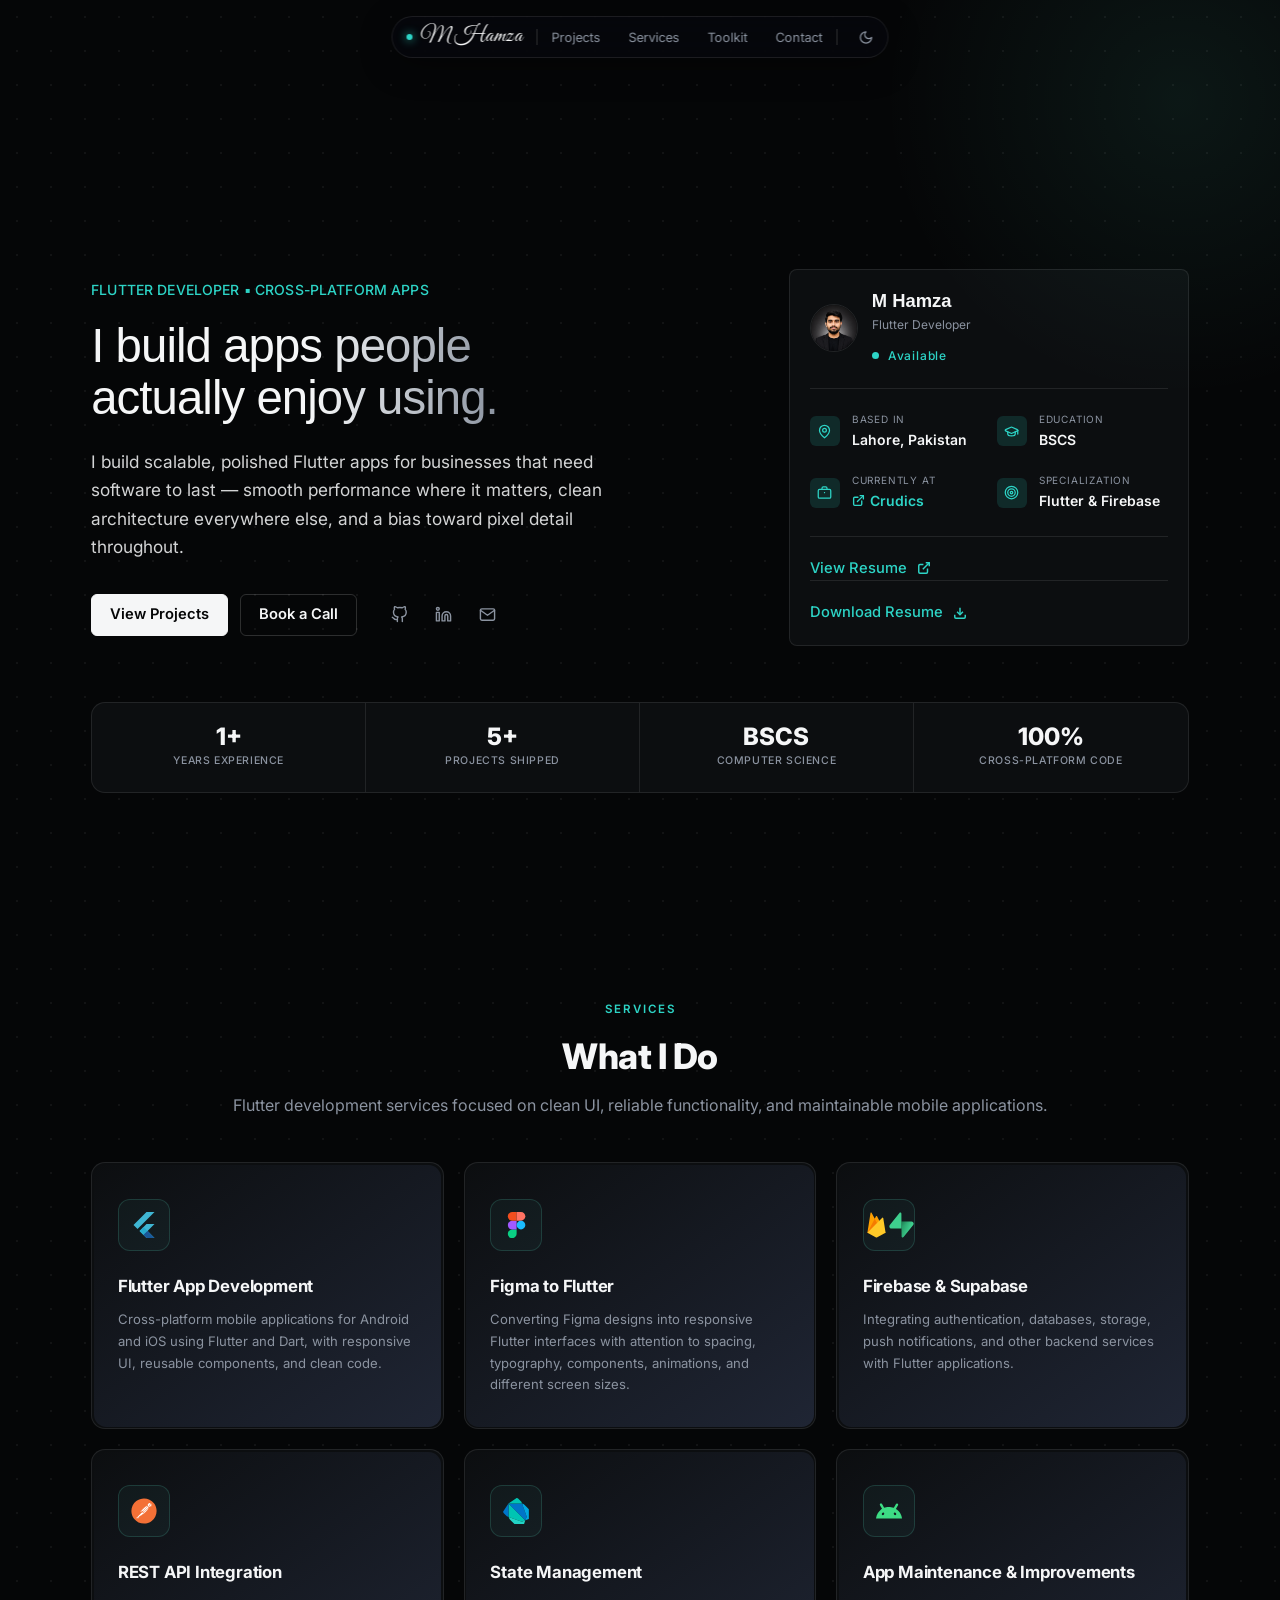
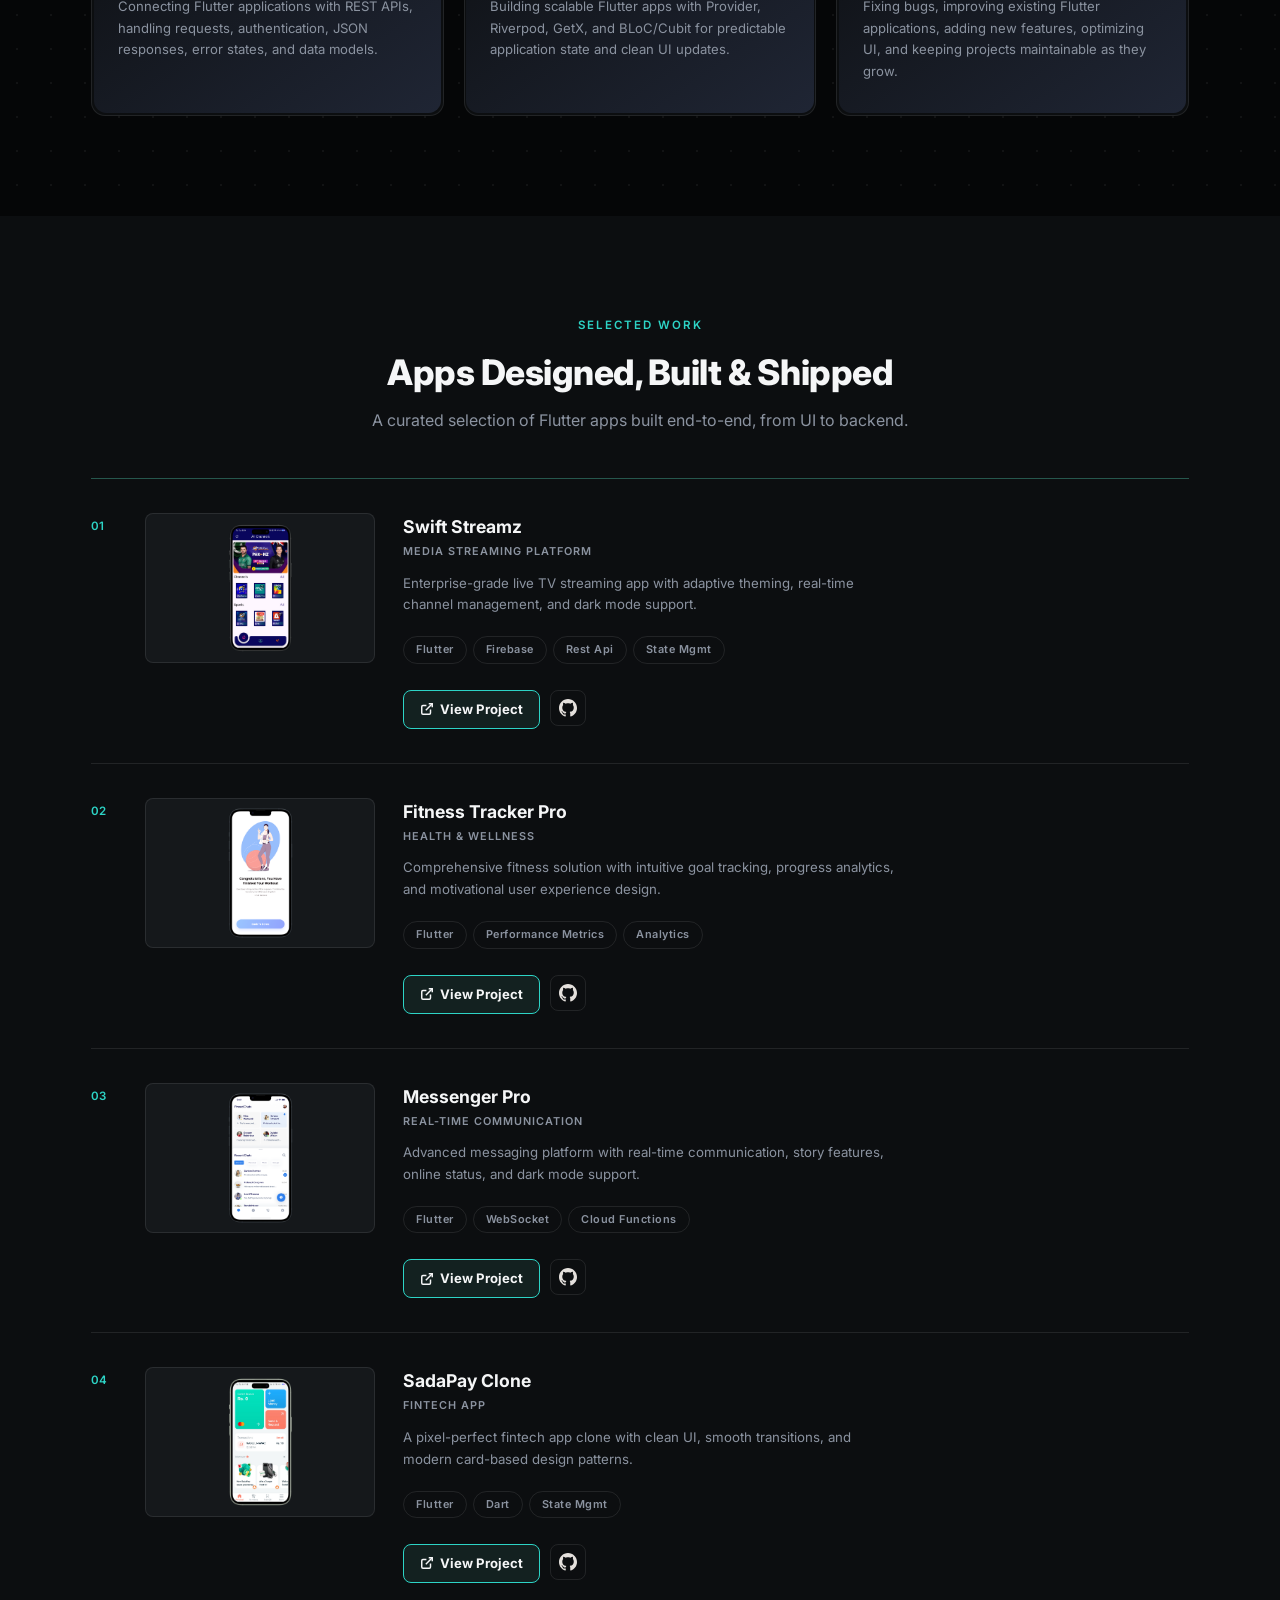
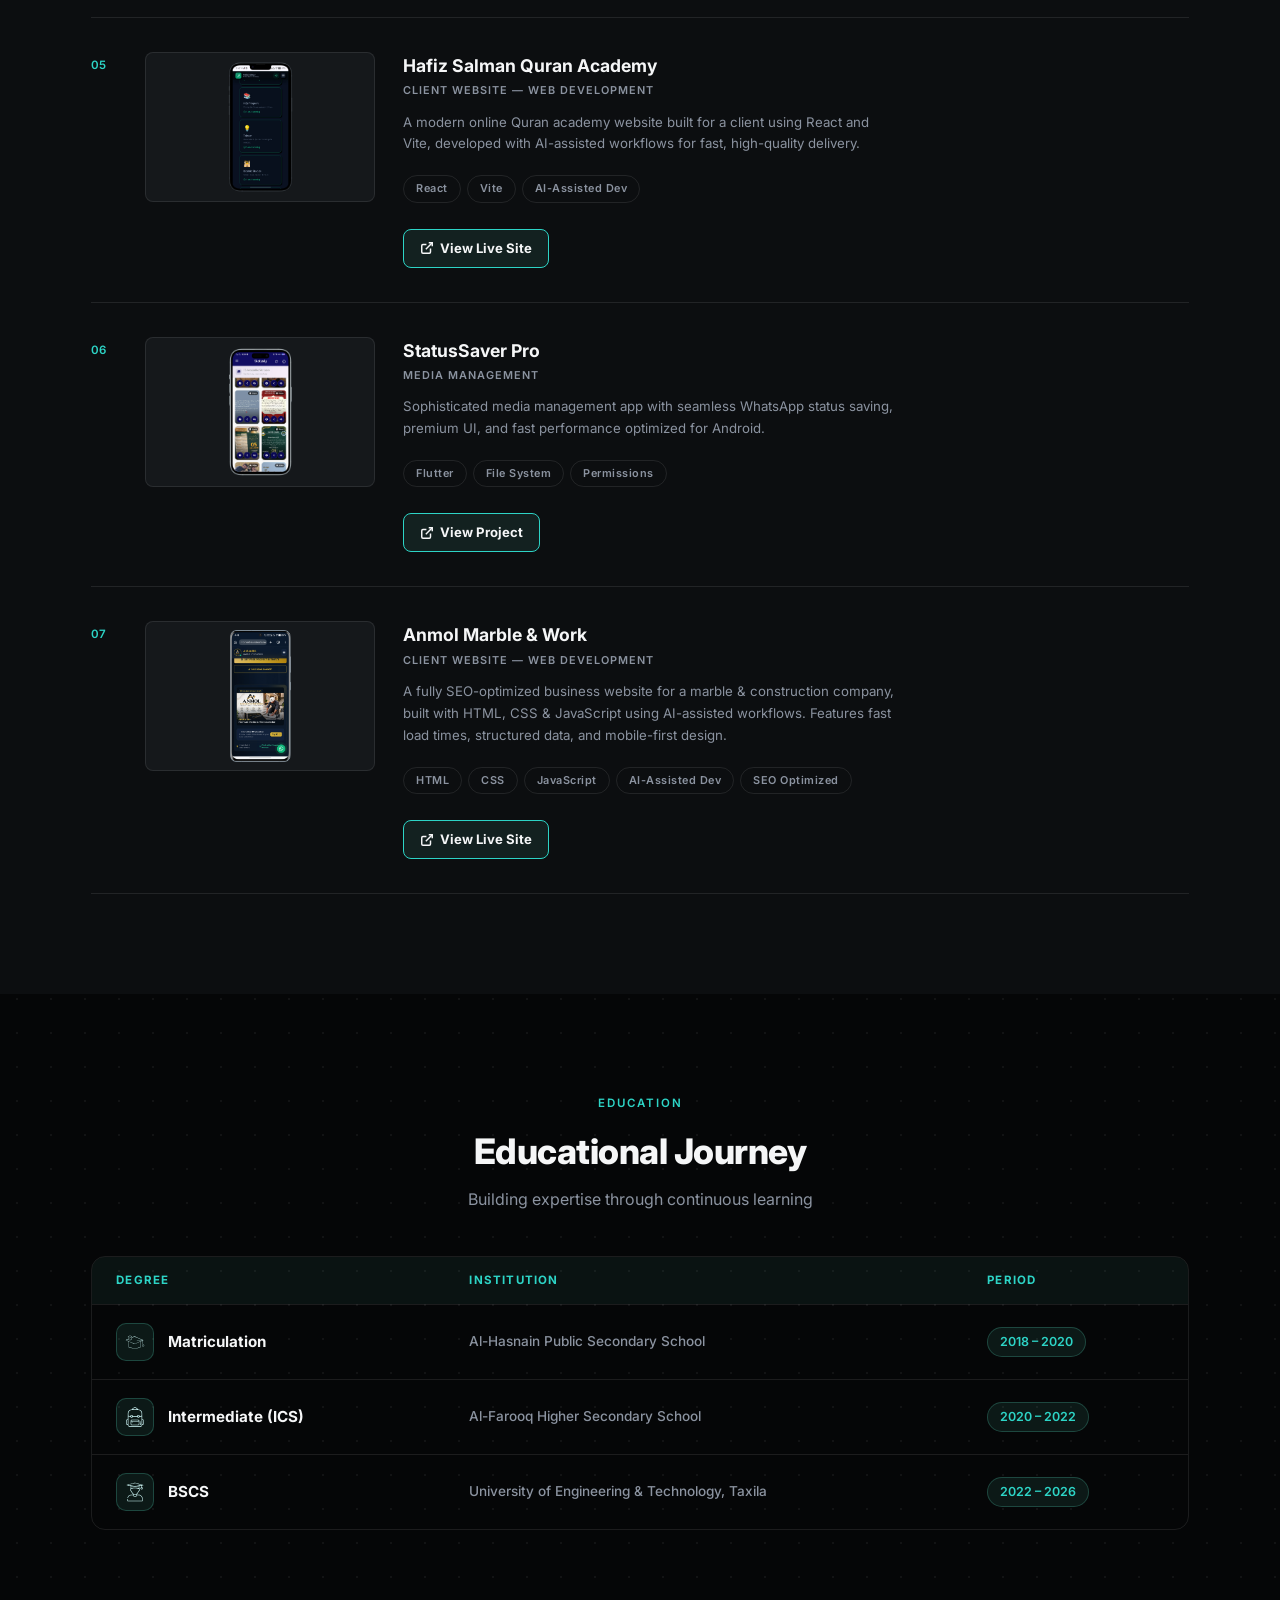
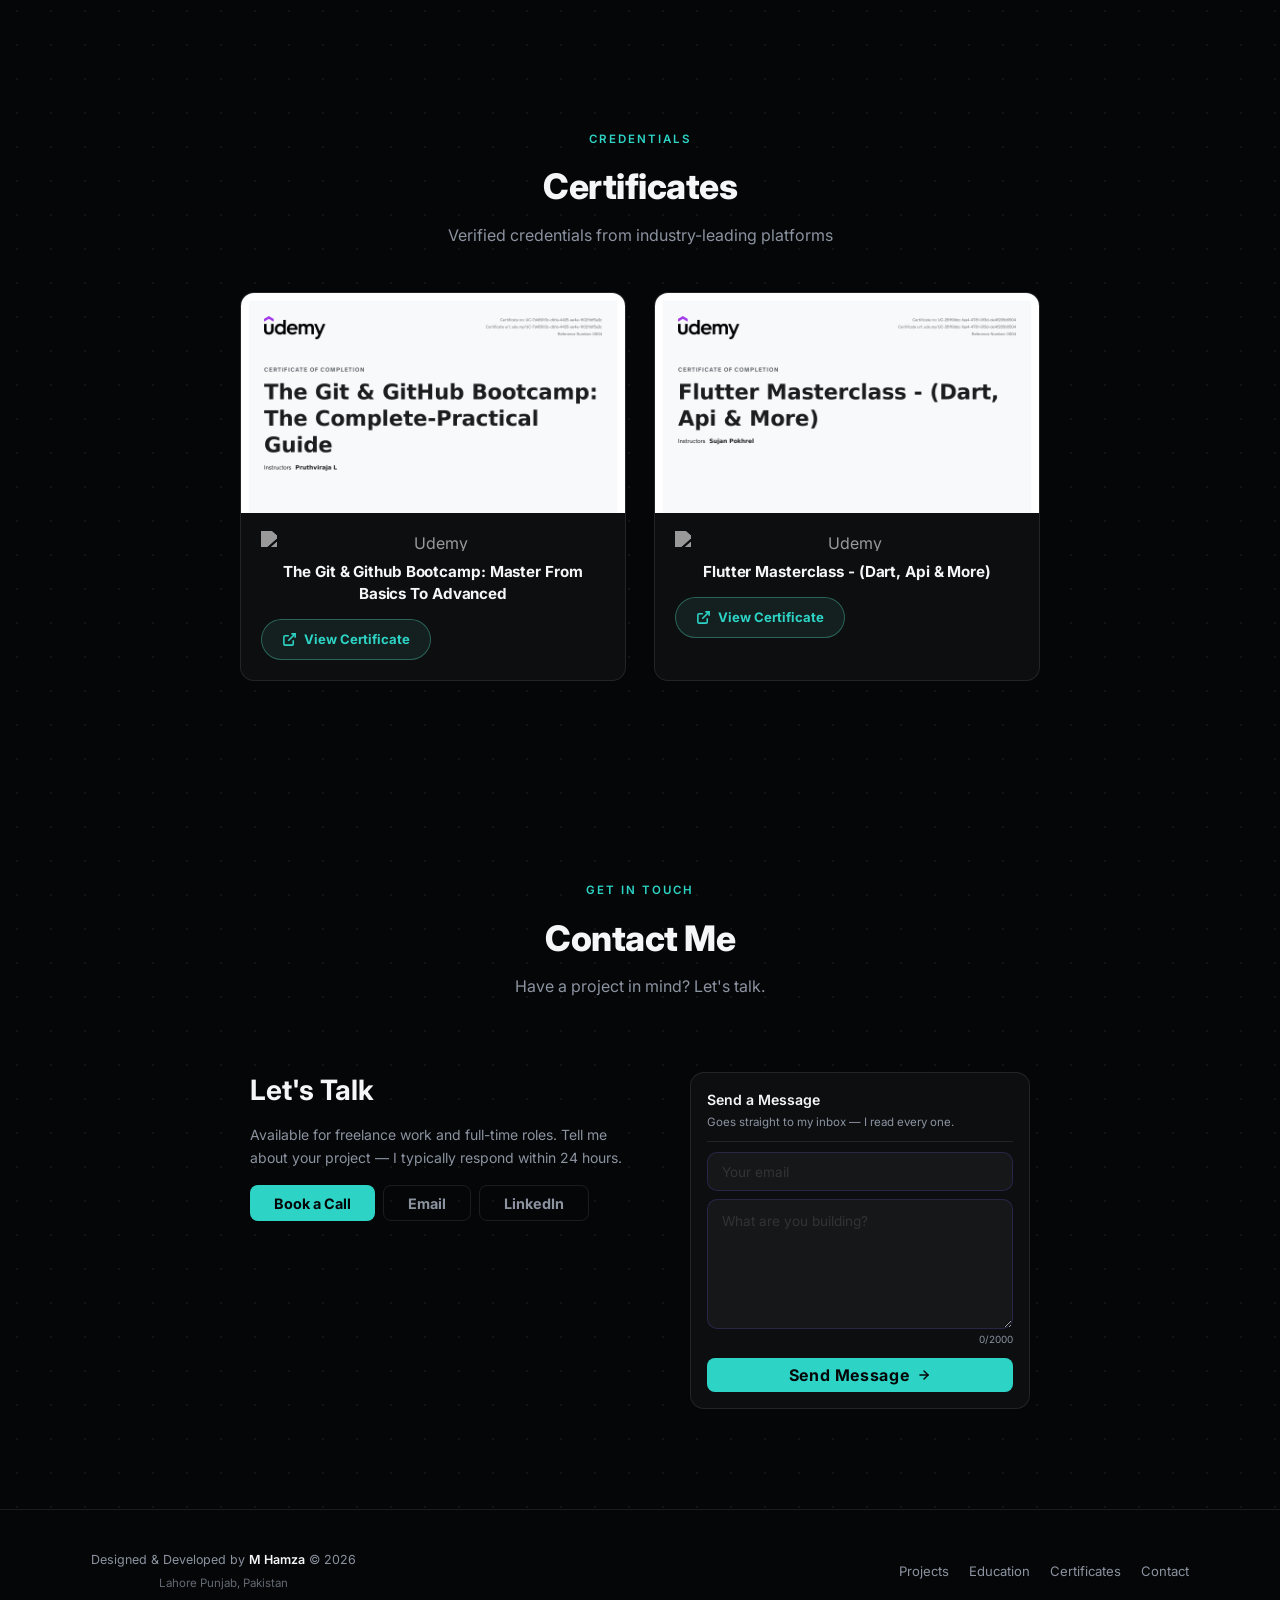
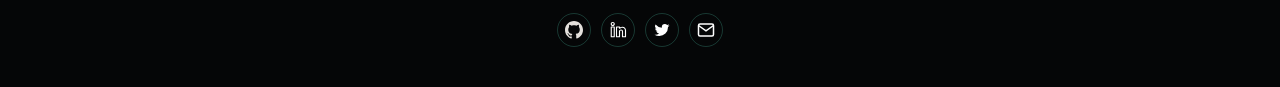
==== commit 722d266d: "Avatar updated" ====
--- a/index.html
+++ b/index.html
@@ -1,6 +1,10 @@
 <!doctype html>
 <html lang="en">
   <head>
+    <meta
+      name="google-site-verification"
+      content="6a6An5FWwhL10bu5MzmxQwmGacZSO4_uUezQeLEYfcs"
+    />
     <meta charset="UTF-8" />
     <meta name="viewport" content="width=device-width, initial-scale=1.0" />
     <meta name="theme-color" content="#050607" />
@@ -52,7 +56,7 @@
     />
 
     <!-- Canonical -->
-    <link rel="canonical" href="https://engrhamzadev.netlify.app/" />
+    <link rel="canonical" href="https://engrhamza.vercel.app/" />
     <link
       rel="sitemap"
       type="application/xml"
@@ -112,7 +116,6 @@
   </head>
 
   <body>
-   
     <!-- NAVBAR -->
     <nav id="navbar">
       <div class="container nav-inner">
@@ -120,7 +123,7 @@
         <a href="#" class="nav-logo">
           <span class="nav-logo-dot"></span>
           <span class="nav-logo-text"
-            ><span class="nav-name-full">Hamza</span
+            ><span class="nav-name-full">M Hamza</span
             ><span class="nav-name-short">Hamza</span
             ><span class="nav-cursor" aria-hidden="true"></span
           ></span>
@@ -278,7 +281,7 @@
                 decoding="async"
               />
               <div>
-                <p class="hero-card-name">M Hamza Khan</p>
+                <p class="hero-card-name">M Hamza</p>
                 <p class="hero-card-role">Flutter Developer</p>
                 <span class="available-badge">
                   <span class="pulse-dot-wrapper">
@@ -1431,7 +1434,7 @@
           <div class="footer-left">
             <p class="footer-copy">
               Designed &amp; Developed by
-              <span class="footer-name-script">M Hamza Khan</span> &copy; 2026
+              <span class="footer-name-script">M Hamza</span> &copy; 2026
             </p>
             <p class="footer-location">Lahore Punjab, Pakistan</p>
           </div>
--- a/css/components.css
+++ b/css/components.css
@@ -432,7 +432,7 @@
   padding: 0.9rem 2.4rem;
   font-size: 1rem;
   font-weight: 700;
-  border-radius: 50px;
+  border-radius: 8px;
   letter-spacing: 0.04em;
   transition:
     transform 0.2s,
@@ -784,7 +784,9 @@
   font-weight: 600;
   font-size: inherit;
   text-decoration: none;
-  transition: opacity var(--transition), gap var(--transition);
+  transition:
+    opacity var(--transition),
+    gap var(--transition);
 }
 
 .hero-card-company-link:hover {
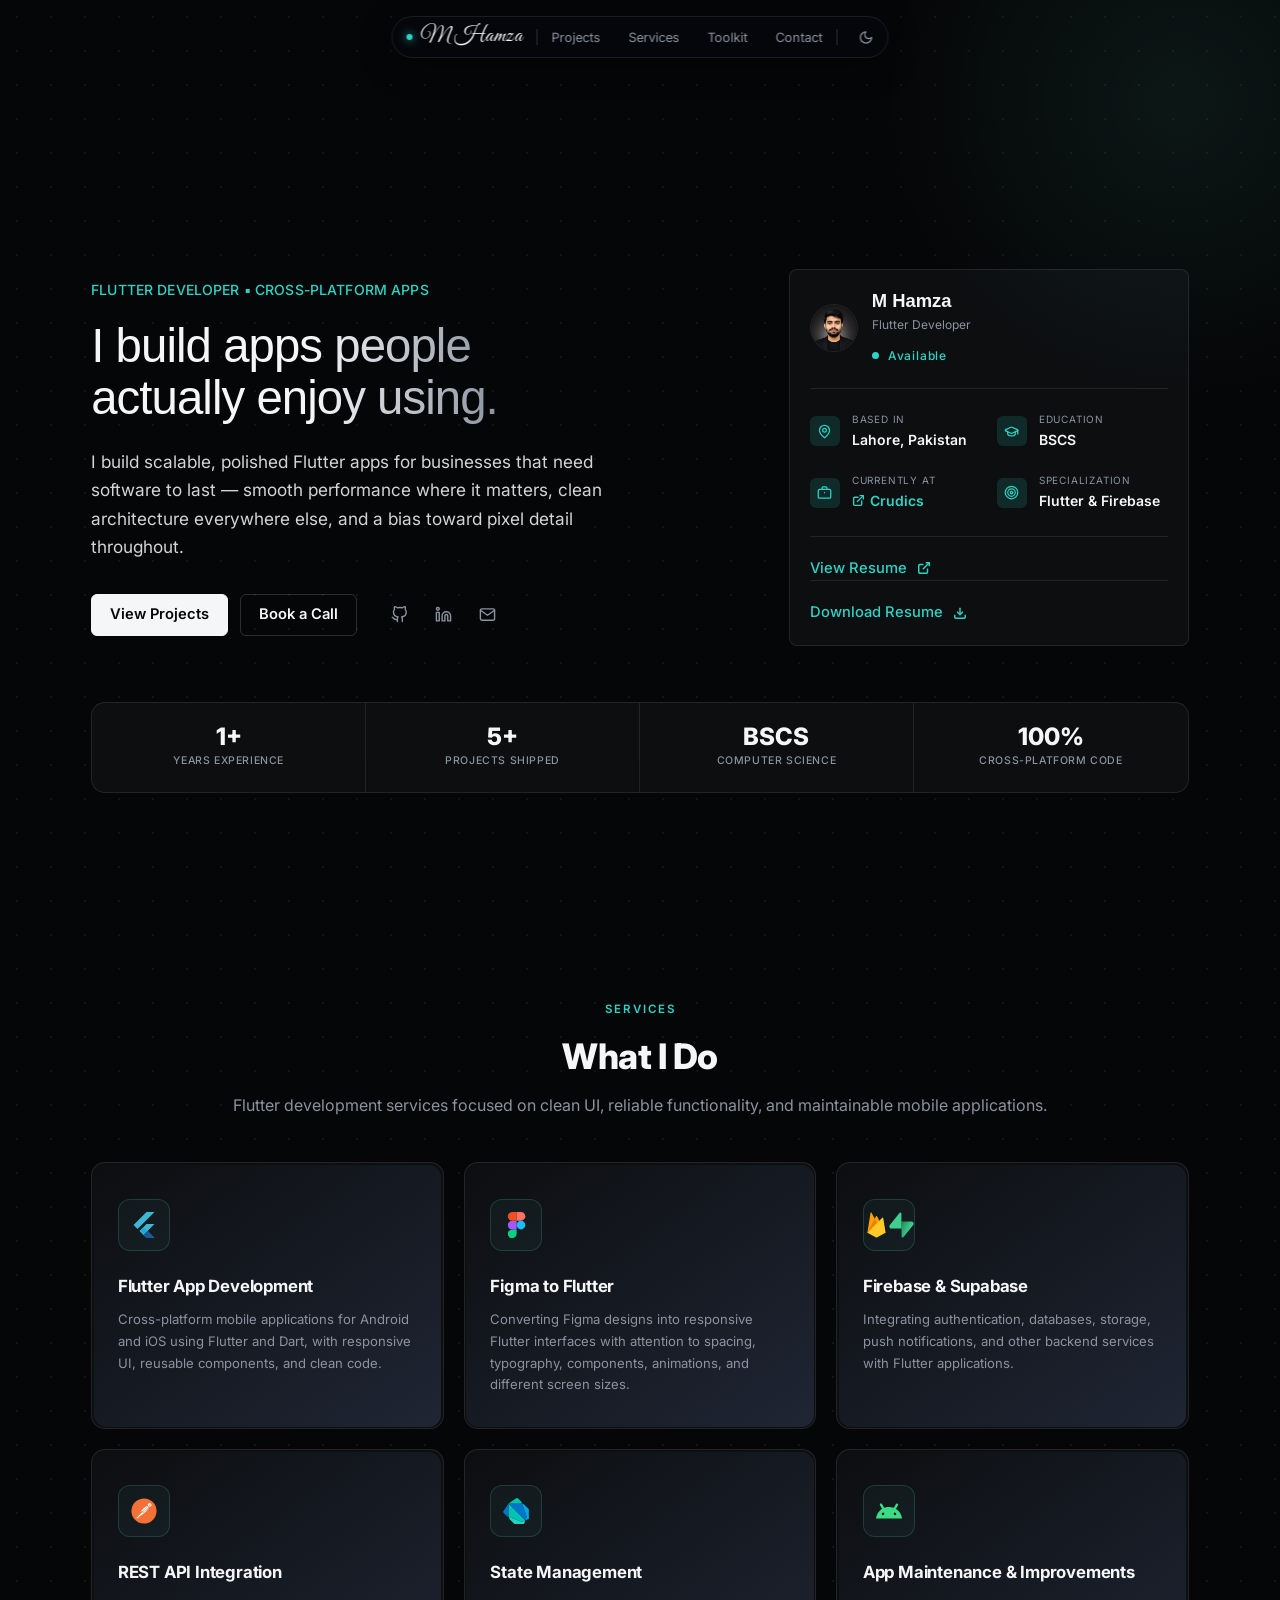
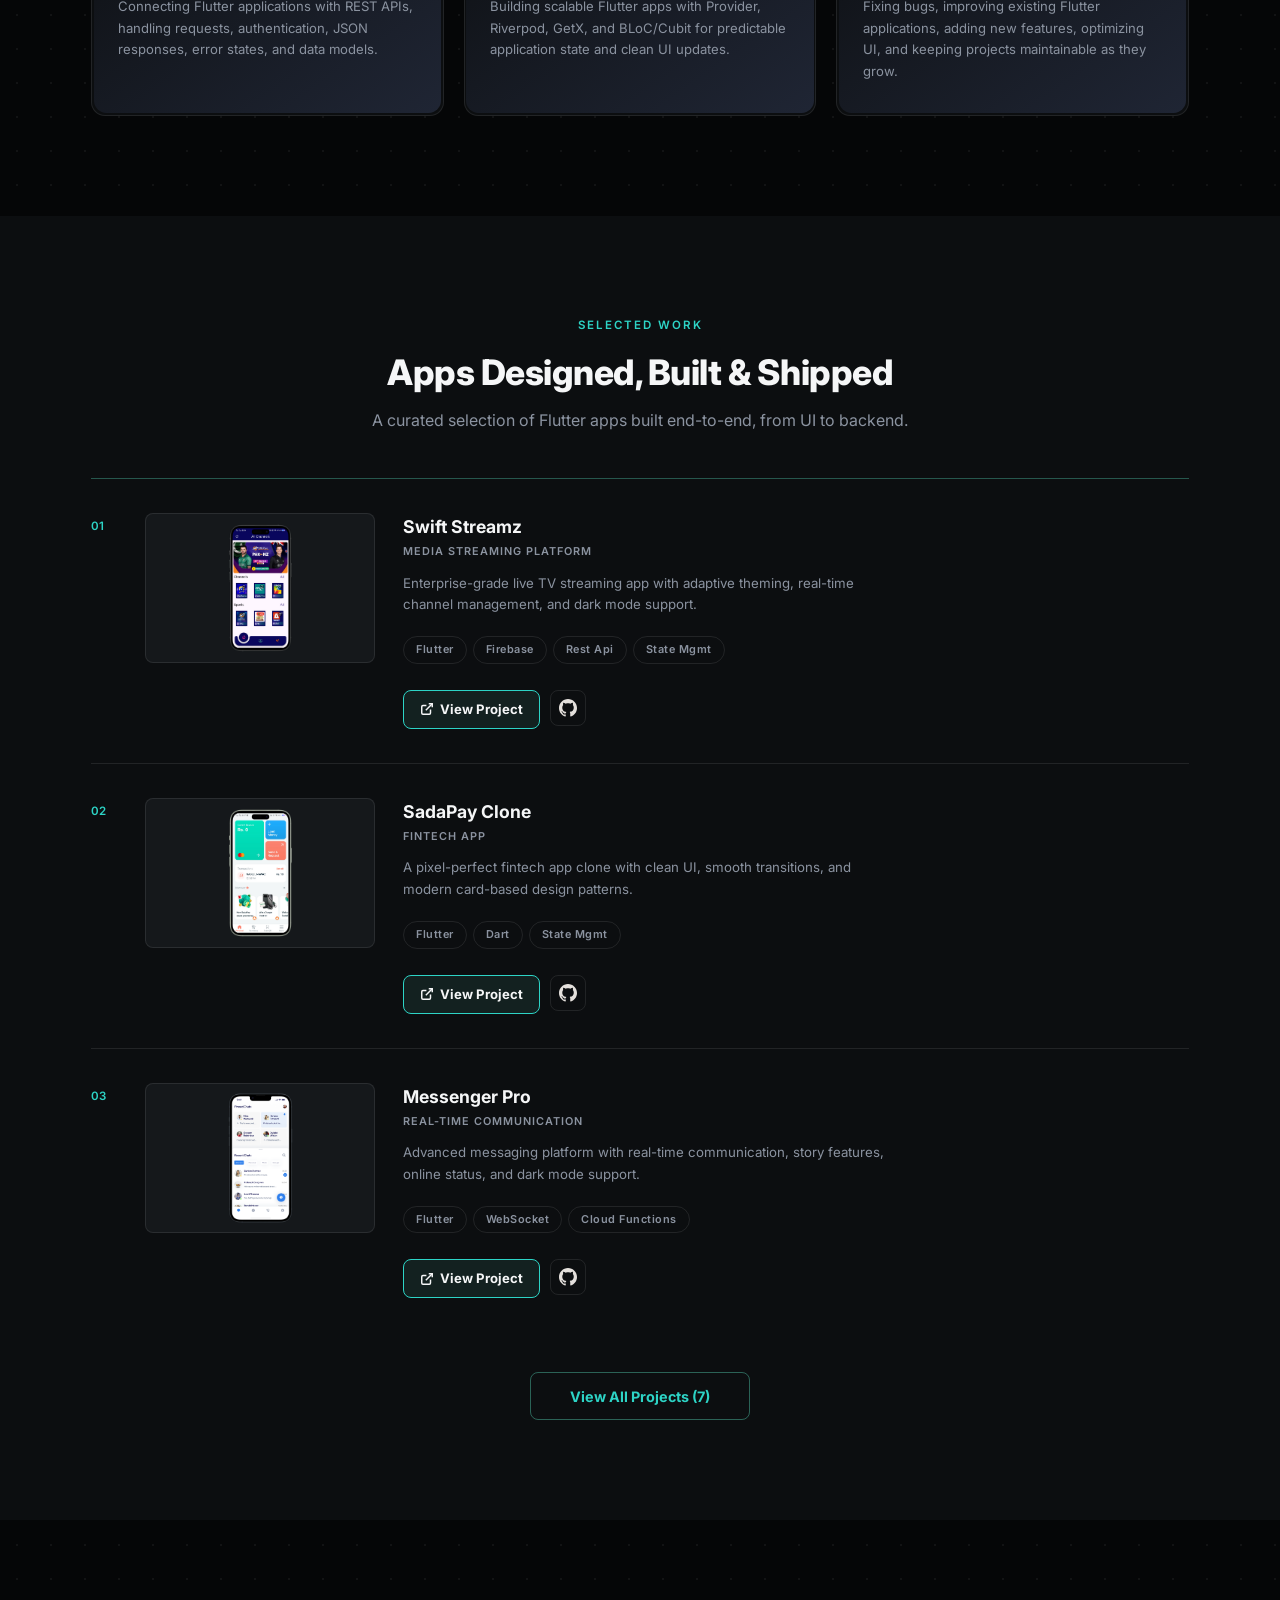
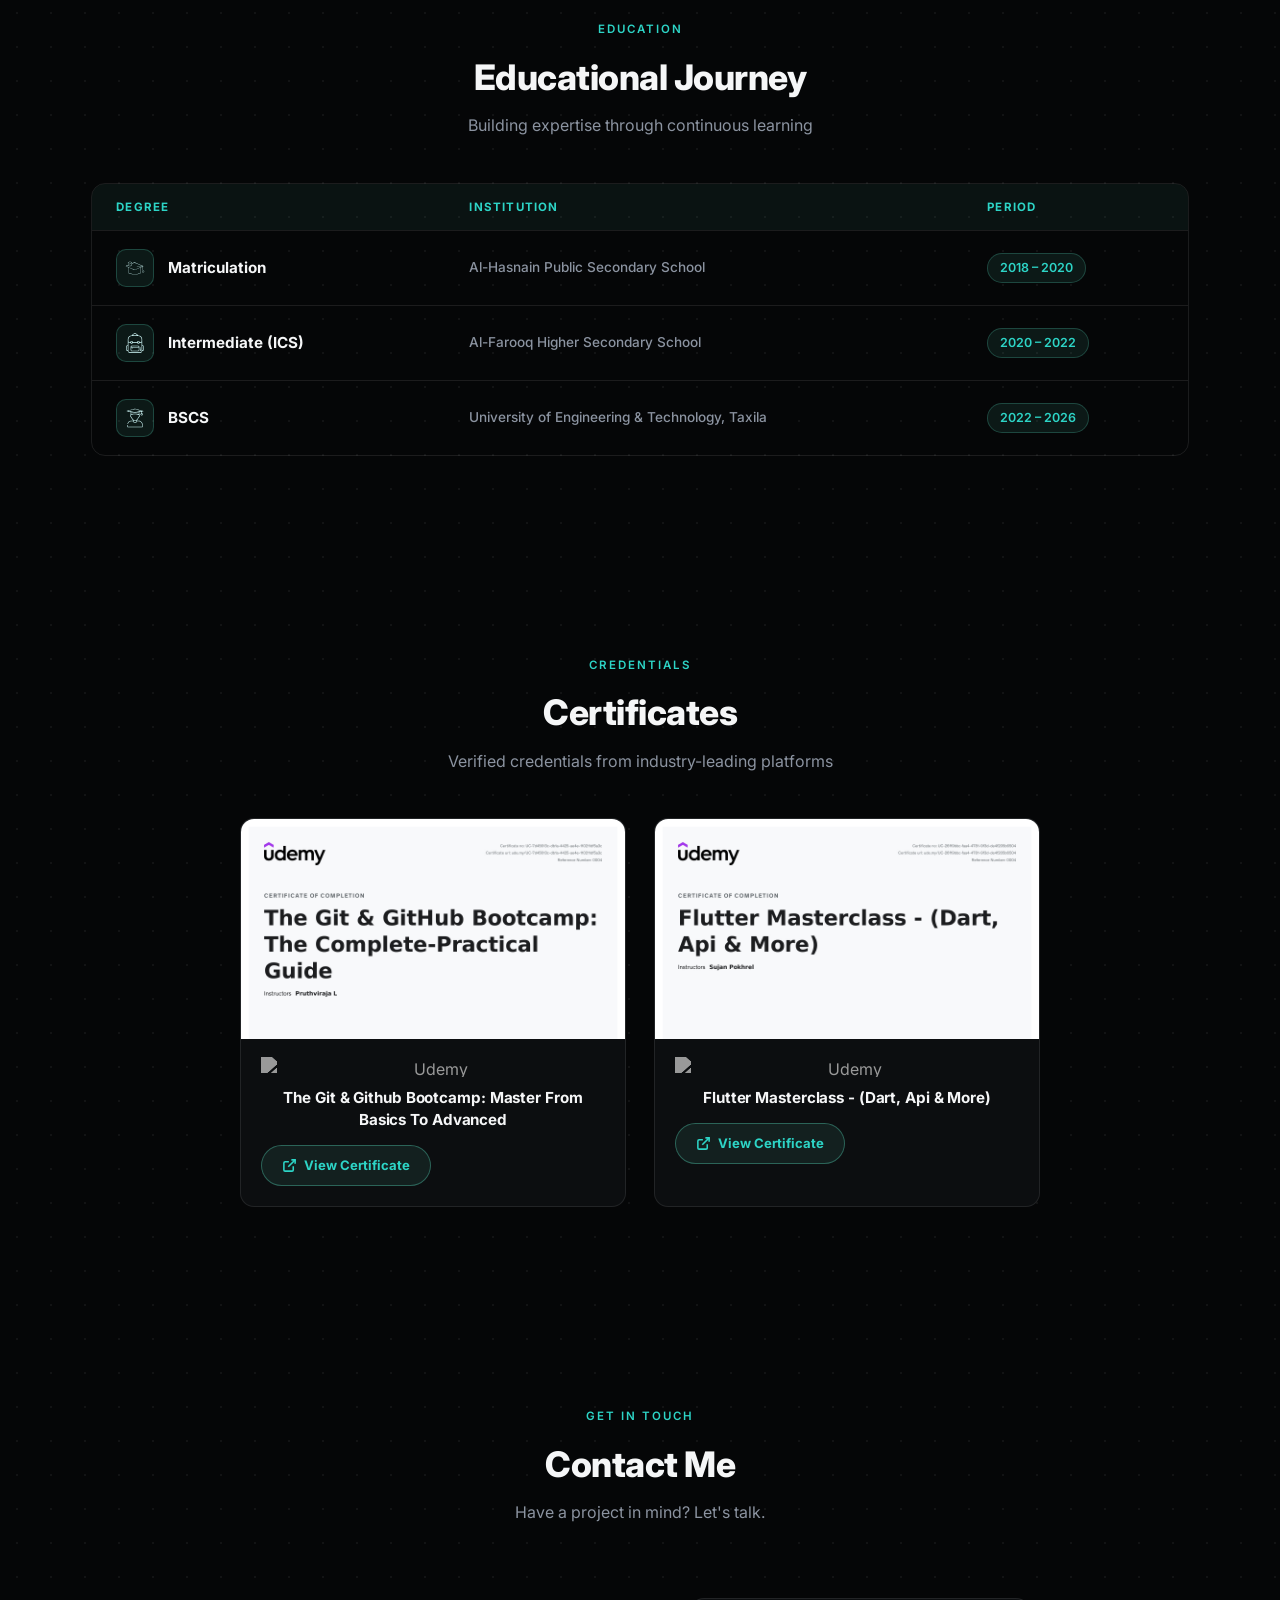
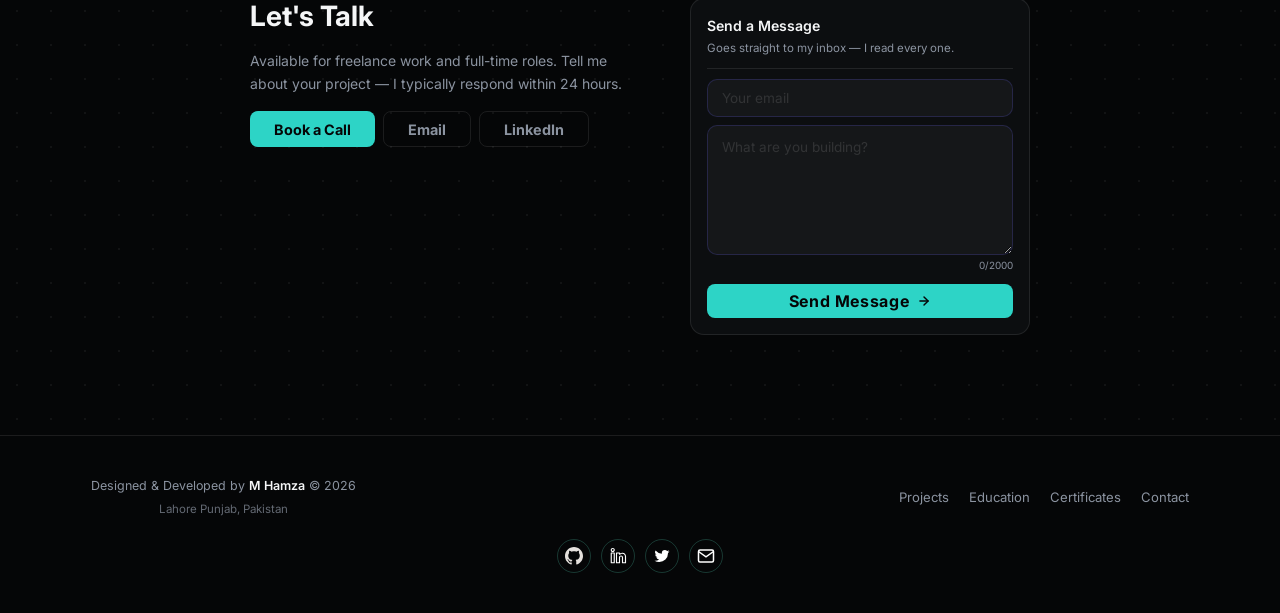
==== commit 7c3d02f6: "Project section settlements" ====
--- a/index.html
+++ b/index.html
@@ -75,6 +75,7 @@
     <link rel="stylesheet" href="css/sections.css" />
     <link rel="stylesheet" href="css/animations.css" />
     <link rel="stylesheet" href="css/theme-v2.css" />
+    <link rel="stylesheet" href="css/projects-toggle.css" />
     <link rel="preload" as="image" href="assets/avatar.png" />
     <link rel="icon" href="favicon.ico" />
     <script src="js/theme.js"></script>
@@ -411,7 +412,7 @@
             <!-- Resume: View (opens in browser tab) + Download (secondary icon) -->
             <div class="hero-card-resume-row">
               <a
-                href="assets/resume/Muhammad_Ameer_Hamza_Resume.pdf"
+                href="Resume/Muhammad_Ameer_Hamza_Resume.pdf"
                 target="_blank"
                 rel="noopener"
                 class="hero-card-resume"
@@ -434,7 +435,7 @@
                 </svg>
               </a>
               <a
-                href="assets/resume/Muhammad_Ameer_Hamza_Resume.pdf"
+                href="Resume/Muhammad_Ameer_Hamza_Resume.pdf"
                 download
                 class="hero-card-resume hero-card-resume-secondary"
                 aria-label="Download Resume"
@@ -1508,5 +1509,6 @@
     ></script>
     <script src="js/main.js" defer></script>
     <script src="js/nav.js" defer></script>
+    <script src="js/projects-toggle.js" defer></script>
   </body>
 </html>
--- a/css/projects-toggle.css
+++ b/css/projects-toggle.css
@@ -0,0 +1,46 @@
+/* "View All Projects" button */
+.works-toggle-wrap {
+  display: flex;
+  justify-content: center;
+  margin-top: 40px;
+}
+
+.works-toggle {
+  justify-content: center;
+  min-width: 220px;
+  min-height: 48px;
+  font-family: inherit;
+  cursor: pointer;
+}
+
+.works-grid .work-card.is-hidden {
+  display: none !important;
+}
+
+.works-grid .work-card.is-revealed {
+  animation: work-reveal 0.45s ease backwards;
+}
+
+@keyframes work-reveal {
+  from {
+    opacity: 0;
+    transform: translateY(20px);
+  }
+}
+
+/* Small screens: full-width button */
+@media (max-width: 600px) {
+  .works-toggle-wrap {
+    margin-top: 28px;
+  }
+
+  .works-toggle {
+    width: 100%;
+  }
+}
+
+@media (prefers-reduced-motion: reduce) {
+  .works-grid .work-card.is-revealed {
+    animation: none;
+  }
+}
